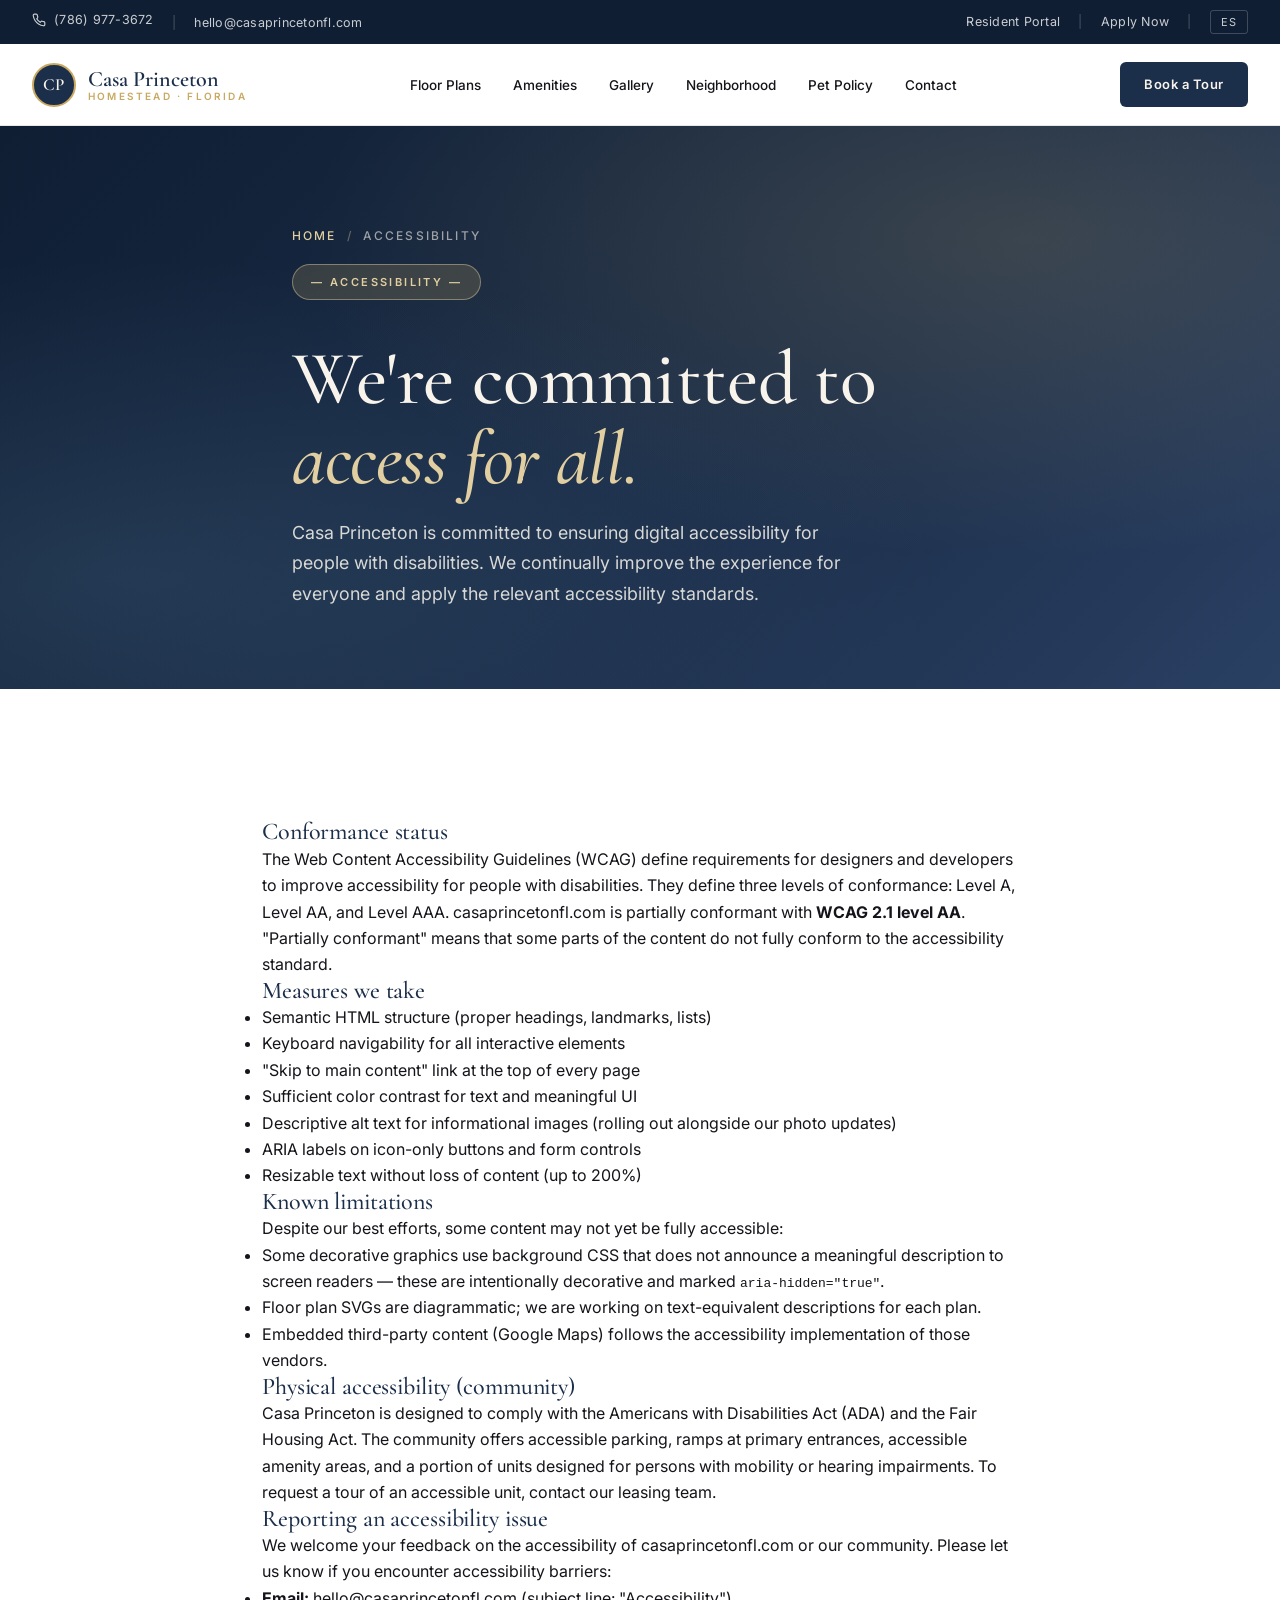
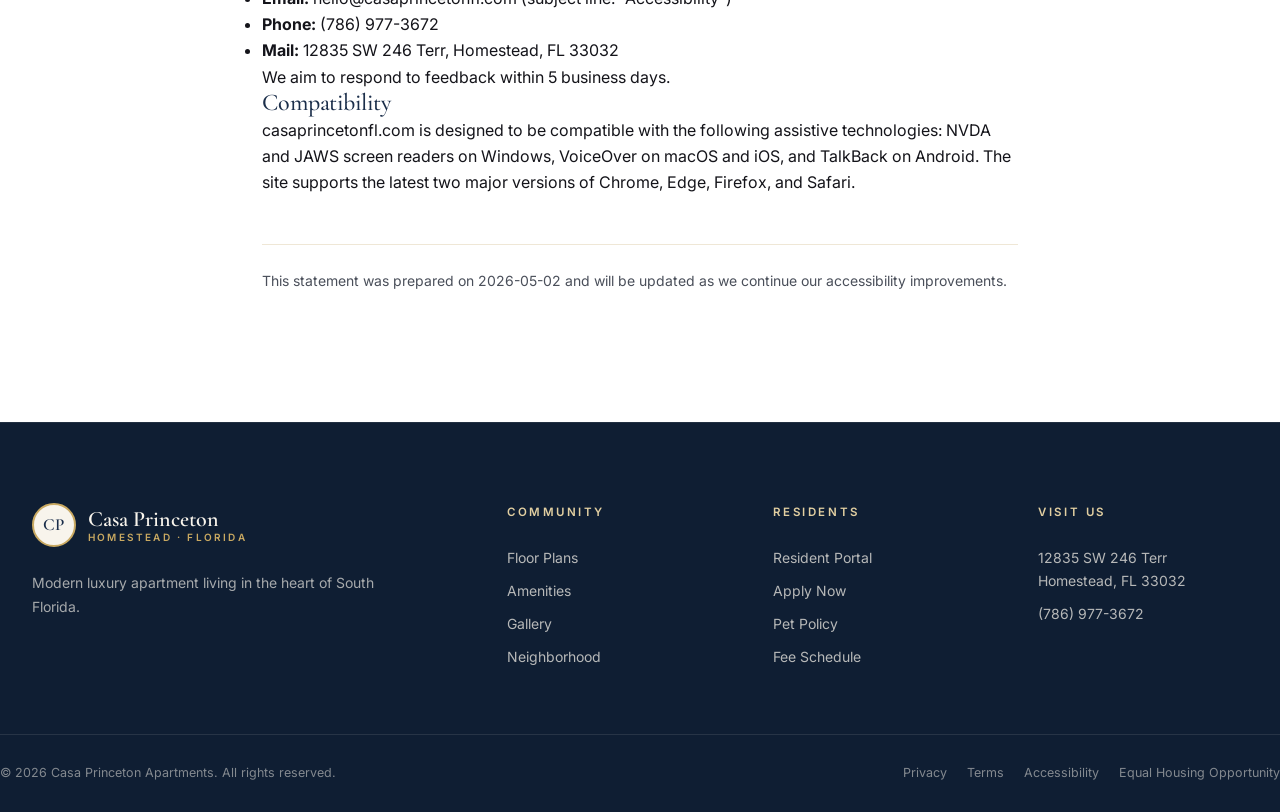
==== accessibility.html @ 65983c98 "Initial commit: Casa Princeton landing page - Single-page Google Ads landing - Sticky header + conce" ====
<!DOCTYPE html>
<html lang="en">
<head>
<meta charset="UTF-8" />
<meta name="viewport" content="width=device-width, initial-scale=1.0" />
<meta name="theme-color" content="#1B2E4A" />

<title>Accessibility Statement · Casa Princeton Apartments</title>
<meta name="description" content="Casa Princeton's commitment to digital accessibility under the ADA and WCAG 2.1 AA. How to report a barrier and request accommodations." />
<meta name="robots" content="index, follow" />
<link rel="canonical" href="https://www.casaprincetonfl.com/accessibility.html" />

<link rel="icon" type="image/svg+xml" href="favicon.svg" />
<link rel="icon" type="image/png" sizes="32x32" href="favicon-32.png" />
<link rel="apple-touch-icon" href="apple-touch-icon.png" />

<link rel="preconnect" href="https://fonts.googleapis.com" />
<link rel="preconnect" href="https://fonts.gstatic.com" crossorigin />
<link href="https://fonts.googleapis.com/css2?family=Cormorant+Garamond:wght@400;500;600;700&family=Inter:wght@300;400;500;600;700&display=swap" rel="stylesheet" />
<link rel="stylesheet" href="styles.css" />
<!-- TODO[CLIENT]: Replace G-XXXXXXXXXX with your Google Analytics 4 Measurement ID (https://analytics.google.com) -->
<script async src="https://www.googletagmanager.com/gtag/js?id=G-XXXXXXXXXX"></script>
<script>
  window.dataLayer = window.dataLayer || [];
  function gtag(){dataLayer.push(arguments);}
  gtag('js', new Date());
  gtag('config', 'G-XXXXXXXXXX', { anonymize_ip: true });
</script>

<!-- TODO[CLIENT]: Replace XXXXXXXXXXXXXXX with your Meta (Facebook) Pixel ID (https://business.facebook.com/events_manager) -->
<script>
  !function(f,b,e,v,n,t,s){if(f.fbq)return;n=f.fbq=function(){n.callMethod?n.callMethod.apply(n,arguments):n.queue.push(arguments)};if(!f._fbq)f._fbq=n;n.push=n;n.loaded=!0;n.version='2.0';n.queue=[];t=b.createElement(e);t.async=!0;t.src=v;s=b.getElementsByTagName(e)[0];s.parentNode.insertBefore(t,s)}(window,document,'script','https://connect.facebook.net/en_US/fbevents.js');
  fbq('init', 'XXXXXXXXXXXXXXX');
  fbq('track', 'PageView');
</script>
<noscript><img height="1" width="1" style="display:none" alt="" src="https://www.facebook.com/tr?id=XXXXXXXXXXXXXXX&ev=PageView&noscript=1"/></noscript>
</head>
<body>

<a href="#main" class="skip-link">Skip to main content</a>

<div class="topbar">
  <div class="container topbar__inner">
    <div class="topbar__left">
      <a href="tel:+17869773672"><svg viewBox="0 0 24 24" fill="none" stroke="currentColor" stroke-width="2"><path d="M22 16.92v3a2 2 0 0 1-2.18 2 19.86 19.86 0 0 1-8.63-3.07 19.5 19.5 0 0 1-6-6A19.86 19.86 0 0 1 2.12 4.18 2 2 0 0 1 4.11 2h3a2 2 0 0 1 2 1.72c.13.96.36 1.9.7 2.81a2 2 0 0 1-.45 2.11L8.09 9.91a16 16 0 0 0 6 6l1.27-1.27a2 2 0 0 1 2.11-.45c.91.34 1.85.57 2.81.7A2 2 0 0 1 22 16.92z"/></svg> (786) 977-3672</a>
      <span class="topbar__sep">|</span>
      <a href="mailto:hello@casaprincetonfl.com">hello@casaprincetonfl.com</a>
    </div>
    <div class="topbar__right">
      <a href="https://casaprinceton.activebuilding.com/portal/" target="_blank" rel="noopener">Resident Portal</a>
      <span class="topbar__sep">|</span>
      <a href="contact.html">Apply Now</a>
      <span class="topbar__sep">|</span>
      <button class="topbar__lang" id="langToggle" aria-label="Switch language">ES</button>
    </div>
  </div>
</div>

<header class="nav">
  <div class="container nav__inner">
    <a href="index.html" class="nav__logo"><span class="nav__logo-mark">CP</span><span class="nav__logo-text"><strong>Casa Princeton</strong><small>Homestead · Florida</small></span></a>
    <nav class="nav__links">
      <a href="floorplans.html">Floor Plans</a>
      <a href="amenities.html">Amenities</a>
      <a href="gallery.html">Gallery</a>
      <a href="neighborhood.html">Neighborhood</a>
      <a href="pet-policy.html">Pet Policy</a>
      <a href="contact.html">Contact</a>
    </nav>
    <a href="contact.html" class="nav__cta">Book a Tour</a>
    <button class="nav__toggle" id="navToggle" aria-label="Menu"><span></span><span></span><span></span></button>
  </div>
</header>

<main id="main">

<section class="page-hero">
  <div class="container page-hero__inner">
    <nav class="breadcrumb" aria-label="Breadcrumb">
      <a href="index.html">Home</a>
      <span class="breadcrumb__sep">/</span>
      <span class="breadcrumb__current">Accessibility</span>
    </nav>
    <span class="hero__eyebrow">— Accessibility —</span>
    <h1>We're committed to <em>access for all.</em></h1>
    <p>Casa Princeton is committed to ensuring digital accessibility for people with disabilities. We continually improve the experience for everyone and apply the relevant accessibility standards.</p>
  </div>
</section>

<section class="section">
  <div class="container" style="max-width: 820px;">

    <h2>Conformance status</h2>
    <p>The Web Content Accessibility Guidelines (WCAG) define requirements for designers and developers to improve accessibility for people with disabilities. They define three levels of conformance: Level A, Level AA, and Level AAA. casaprincetonfl.com is partially conformant with <strong>WCAG 2.1 level AA</strong>. "Partially conformant" means that some parts of the content do not fully conform to the accessibility standard.</p>

    <h2>Measures we take</h2>
    <ul>
      <li>Semantic HTML structure (proper headings, landmarks, lists)</li>
      <li>Keyboard navigability for all interactive elements</li>
      <li>"Skip to main content" link at the top of every page</li>
      <li>Sufficient color contrast for text and meaningful UI</li>
      <li>Descriptive alt text for informational images (rolling out alongside our photo updates)</li>
      <li>ARIA labels on icon-only buttons and form controls</li>
      <li>Resizable text without loss of content (up to 200%)</li>
    </ul>

    <h2>Known limitations</h2>
    <p>Despite our best efforts, some content may not yet be fully accessible:</p>
    <ul>
      <li>Some decorative graphics use background CSS that does not announce a meaningful description to screen readers — these are intentionally decorative and marked <code>aria-hidden="true"</code>.</li>
      <li>Floor plan SVGs are diagrammatic; we are working on text-equivalent descriptions for each plan.</li>
      <li>Embedded third-party content (Google Maps) follows the accessibility implementation of those vendors.</li>
    </ul>

    <h2>Physical accessibility (community)</h2>
    <p>Casa Princeton is designed to comply with the Americans with Disabilities Act (ADA) and the Fair Housing Act. The community offers accessible parking, ramps at primary entrances, accessible amenity areas, and a portion of units designed for persons with mobility or hearing impairments. To request a tour of an accessible unit, contact our leasing team.</p>

    <h2>Reporting an accessibility issue</h2>
    <p>We welcome your feedback on the accessibility of casaprincetonfl.com or our community. Please let us know if you encounter accessibility barriers:</p>
    <ul>
      <li><strong>Email:</strong> <a href="mailto:hello@casaprincetonfl.com">hello@casaprincetonfl.com</a> (subject line: "Accessibility")</li>
      <li><strong>Phone:</strong> <a href="tel:+17869773672">(786) 977-3672</a></li>
      <li><strong>Mail:</strong> 12835 SW 246 Terr, Homestead, FL 33032</li>
    </ul>
    <p>We aim to respond to feedback within 5 business days.</p>

    <h2>Compatibility</h2>
    <p>casaprincetonfl.com is designed to be compatible with the following assistive technologies: NVDA and JAWS screen readers on Windows, VoiceOver on macOS and iOS, and TalkBack on Android. The site supports the latest two major versions of Chrome, Edge, Firefox, and Safari.</p>

    <p style="margin-top: 48px; padding-top: 24px; border-top: 1px solid var(--cream-deep); font-size: 14px; color: var(--ink-soft);">This statement was prepared on 2026-05-02 and will be updated as we continue our accessibility improvements.</p>

  </div>
</section>

</main>

<footer class="footer">
  <div class="container footer__top">
    <div class="footer__brand">
      <div class="nav__logo nav__logo--light"><span class="nav__logo-mark">CP</span><span class="nav__logo-text"><strong>Casa Princeton</strong><small>Homestead · Florida</small></span></div>
      <p>Modern luxury apartment living in the heart of South Florida.</p>
    </div>
    <div class="footer__col"><h5>Community</h5><a href="floorplans.html">Floor Plans</a><a href="amenities.html">Amenities</a><a href="gallery.html">Gallery</a><a href="neighborhood.html">Neighborhood</a></div>
    <div class="footer__col"><h5>Residents</h5><a href="https://casaprinceton.activebuilding.com/portal/" target="_blank" rel="noopener">Resident Portal</a><a href="contact.html">Apply Now</a><a href="pet-policy.html">Pet Policy</a><a href="fees.html">Fee Schedule</a></div>
    <div class="footer__col"><h5>Visit Us</h5><p>12835 SW 246 Terr<br/>Homestead, FL 33032</p><p><a href="tel:+17869773672">(786) 977-3672</a></p></div>
  </div>
  <div class="container footer__bottom">
    <p>© <span id="year"></span> Casa Princeton Apartments. All rights reserved.</p>
    <div class="footer__legal"><a href="privacy.html">Privacy</a><a href="terms.html">Terms</a><a href="accessibility.html">Accessibility</a><a href="fair-housing.html">Equal Housing Opportunity</a></div>
  </div>
</footer>

<script src="script.js"></script>
</body>
</html>
---- styles.css ----
/* ─────────────────────────────────────────
   Casa Princeton — Luxury Apartments FL
   Palette: navy + sand + cream
   ───────────────────────────────────────── */

:root {
  --navy:       #1B2E4A;
  --navy-deep:  #0F1E33;
  --navy-soft:  #2A4063;
  --sand:       #C9A961;
  --sand-soft:  #E2CFA1;
  --cream:      #F8F4EC;
  --cream-deep: #EFE7D6;
  --paper:      #FFFFFF;
  --ink:        #14141A;
  --ink-soft:   #4A4F5A;
  --line:       rgba(20, 20, 26, 0.10);
  --shadow-sm:  0 2px 12px rgba(15, 30, 51, 0.06);
  --shadow-md:  0 16px 40px rgba(15, 30, 51, 0.10);
  --shadow-lg:  0 28px 70px rgba(15, 30, 51, 0.16);
  --serif:      'Cormorant Garamond', Georgia, serif;
  --sans:       'Inter', -apple-system, BlinkMacSystemFont, 'Segoe UI', sans-serif;
  --container:  1280px;
  --r:          6px;
}

* { box-sizing: border-box; margin: 0; padding: 0; }
html { scroll-behavior: smooth; }
body {
  font-family: var(--sans);
  color: var(--ink);
  background: var(--paper);
  line-height: 1.65;
  -webkit-font-smoothing: antialiased;
  font-weight: 400;
  overflow-x: hidden;
}
img { max-width: 100%; display: block; }
a { color: inherit; text-decoration: none; }

.container { max-width: var(--container); margin: 0 auto; padding: 0 32px; }

.eyebrow {
  display: inline-block;
  font-size: 12px;
  letter-spacing: 0.32em;
  text-transform: uppercase;
  color: var(--sand);
  font-weight: 600;
  margin-bottom: 18px;
}

h1, h2, h3, h4 { font-family: var(--serif); font-weight: 500; line-height: 1.1; letter-spacing: -0.005em; color: var(--navy); }
h1 em, h2 em, h3 em { font-style: italic; color: var(--sand); }

/* ───── Skip link (accessibility) ───── */
.skip-link {
  position: absolute;
  top: -100px;
  left: 0;
  background: var(--navy);
  color: var(--cream);
  padding: 12px 20px;
  z-index: 200;
  font-weight: 600;
  border-radius: 0 0 6px 0;
  transition: top 0.2s;
}
.skip-link:focus { top: 0; outline: 2px solid var(--sand); }

/* ───── CRO: Urgency bar ───── */
.urgency-bar {
  background: linear-gradient(90deg, #8B1A26 0%, #6B0F1A 50%, #8B1A26 100%);
  background-size: 200% 100%;
  animation: urgencyShine 6s linear infinite;
  color: #FCE5C9;
  font-size: 13px;
  font-weight: 500;
  position: relative;
  z-index: 60;
}
@keyframes urgencyShine {
  0% { background-position: 0% 50%; }
  100% { background-position: 200% 50%; }
}
.urgency-bar__inner {
  display: flex;
  align-items: center;
  justify-content: center;
  gap: 14px;
  padding: 11px 32px;
  flex-wrap: wrap;
  text-align: center;
}
.urgency-bar strong { color: #FFE9A8; font-weight: 700; letter-spacing: 0.02em; }
.urgency-bar em { color: #FFE9A8; font-style: normal; font-weight: 700; padding: 1px 6px; background: rgba(255,255,255,0.12); border-radius: 3px; }
.urgency-bar a {
  color: #FCE5C9;
  text-decoration: underline;
  text-underline-offset: 3px;
  font-weight: 600;
  transition: color 0.3s;
}
.urgency-bar a:hover { color: #FFFFFF; }
.urgency-bar__pulse {
  width: 9px;
  height: 9px;
  background: #FFE9A8;
  border-radius: 50%;
  animation: pulseDot 1.4s ease-in-out infinite;
  flex-shrink: 0;
}
@keyframes pulseDot {
  0%, 100% { transform: scale(1); box-shadow: 0 0 0 0 rgba(255,233,168,0.7); }
  50% { transform: scale(1.2); box-shadow: 0 0 0 8px rgba(255,233,168,0); }
}

/* ───── Top utility bar ───── */
.topbar {
  background: var(--navy-deep);
  color: rgba(255,255,255,0.78);
  font-size: 12.5px;
  letter-spacing: 0.02em;
}
.topbar__inner {
  display: flex;
  justify-content: space-between;
  align-items: center;
  padding: 10px 32px;
}
.topbar a {
  color: rgba(255,255,255,0.78);
  display: inline-flex;
  align-items: center;
  gap: 8px;
  transition: color 0.3s;
}
.topbar a:hover { color: var(--sand-soft); }
.topbar svg { width: 14px; height: 14px; }
.topbar__sep { margin: 0 14px; opacity: 0.3; }
.topbar__lang { background: none; border: 1px solid rgba(255,255,255,0.20); color: inherit; padding: 4px 10px; border-radius: 3px; font-size: 11px; cursor: pointer; letter-spacing: 0.1em; font-family: inherit; transition: background 0.2s; }
.topbar__lang:hover { background: rgba(255,255,255,0.10); }
.topbar__lang:focus-visible { outline: 1px solid var(--sand); outline-offset: 2px; }

/* ───── Navigation ───── */
.nav {
  position: sticky;
  top: 0;
  z-index: 50;
  background: rgba(255, 255, 255, 0.94);
  backdrop-filter: blur(14px);
  border-bottom: 1px solid var(--line);
}
.nav__inner {
  display: flex;
  align-items: center;
  justify-content: space-between;
  padding: 18px 32px;
  gap: 32px;
}
.nav__logo {
  display: flex;
  align-items: center;
  gap: 12px;
}
.nav__logo-mark {
  width: 44px;
  height: 44px;
  border-radius: 50%;
  background: var(--navy);
  color: var(--cream);
  display: flex;
  align-items: center;
  justify-content: center;
  font-family: var(--serif);
  font-size: 17px;
  font-weight: 600;
  letter-spacing: 0.04em;
  border: 2px solid var(--sand);
}
.nav__logo-text { display: flex; flex-direction: column; line-height: 1.1; }
.nav__logo-text strong {
  font-family: var(--serif);
  font-size: 22px;
  font-weight: 600;
  color: var(--navy);
}
.nav__logo-text small {
  font-size: 10px;
  letter-spacing: 0.22em;
  text-transform: uppercase;
  color: var(--sand);
  font-weight: 600;
}
.nav__logo--light .nav__logo-text strong { color: var(--cream); }
.nav__logo--light .nav__logo-mark { background: var(--cream); color: var(--navy); }

.nav__links {
  display: flex;
  gap: 32px;
  font-size: 13.5px;
  font-weight: 500;
}
.nav__links a {
  color: var(--ink);
  position: relative;
  padding: 6px 0;
  transition: color 0.3s;
}
.nav__links a::after {
  content: '';
  position: absolute;
  left: 0; bottom: 0;
  width: 0;
  height: 2px;
  background: var(--sand);
  transition: width 0.3s;
}
.nav__links a:hover { color: var(--navy); }
.nav__links a:hover::after { width: 100%; }
.nav__cta {
  background: var(--navy);
  color: var(--cream);
  padding: 12px 24px;
  border-radius: var(--r);
  font-size: 13px;
  font-weight: 600;
  letter-spacing: 0.04em;
  transition: all 0.3s;
}
.nav__cta:hover { background: var(--navy-deep); transform: translateY(-1px); box-shadow: var(--shadow-md); }
.nav__toggle { display: none; background: none; border: none; flex-direction: column; gap: 5px; cursor: pointer; padding: 8px; }
.nav__toggle span { width: 22px; height: 2px; background: var(--navy); border-radius: 2px; }

/* ───── Buttons ───── */
.btn {
  display: inline-flex;
  align-items: center;
  justify-content: center;
  gap: 10px;
  padding: 16px 30px;
  font-size: 13.5px;
  font-weight: 600;
  letter-spacing: 0.04em;
  border-radius: var(--r);
  cursor: pointer;
  border: 1.5px solid transparent;
  transition: all 0.3s ease;
  font-family: inherit;
}
.btn--primary { background: var(--navy); color: var(--cream); }
.btn--primary:hover { background: var(--navy-deep); transform: translateY(-2px); box-shadow: var(--shadow-md); }
.btn--ghost { background: transparent; color: var(--cream); border-color: rgba(255,255,255,0.5); }
.btn--ghost:hover { background: rgba(255,255,255,0.1); border-color: var(--cream); }
.btn--outline { background: transparent; color: var(--navy); border-color: var(--navy); }
.btn--outline:hover { background: var(--navy); color: var(--cream); }
.btn--sm { padding: 10px 20px; font-size: 12px; }
.btn--block { width: 100%; padding: 18px; }

.link-arrow {
  display: inline-flex;
  align-items: center;
  gap: 8px;
  color: var(--navy);
  font-weight: 600;
  font-size: 14px;
  border-bottom: 1px solid var(--sand);
  padding-bottom: 4px;
  transition: gap 0.3s;
}
.link-arrow:hover { gap: 14px; }
.link-arrow span { color: var(--sand); }

/* ───── Hero ───── */
.hero {
  position: relative;
  min-height: 92vh;
  display: flex;
  align-items: center;
  color: var(--cream);
  overflow: hidden;
  padding: 100px 0 80px;
}
.hero__media {
  position: absolute;
  inset: 0;
  background: linear-gradient(180deg, #4A6B8A 0%, #2A4063 60%, #1B2E4A 100%);
}
.hero__sky {
  position: absolute;
  inset: 0;
  background:
    radial-gradient(ellipse at 70% 0%, rgba(226, 207, 161, 0.35), transparent 50%),
    radial-gradient(ellipse at 20% 30%, rgba(120, 165, 200, 0.4), transparent 50%);
}
.hero__building {
  position: absolute;
  bottom: 0;
  right: 5%;
  width: 45%;
  height: 70%;
  background:
    linear-gradient(180deg, transparent 0%, rgba(15, 30, 51, 0.5) 100%),
    repeating-linear-gradient(90deg, var(--navy-deep) 0 60px, var(--navy-soft) 60px 62px),
    repeating-linear-gradient(0deg, var(--navy-deep) 0 50px, var(--navy-soft) 50px 52px);
  clip-path: polygon(0 30%, 30% 30%, 30% 0, 70% 0, 70% 15%, 100% 15%, 100% 100%, 0 100%);
  opacity: 0.55;
}
.hero__pool {
  position: absolute;
  bottom: 0;
  left: 0;
  width: 100%;
  height: 35%;
  background:
    linear-gradient(180deg, rgba(80, 130, 170, 0.6) 0%, rgba(40, 80, 120, 0.85) 100%);
}
.hero__pool::before {
  content: '';
  position: absolute;
  top: -2px;
  left: 0; right: 0;
  height: 4px;
  background: var(--sand-soft);
  opacity: 0.4;
}
.hero__palms {
  position: absolute;
  bottom: 25%;
  left: 5%;
  width: 240px;
  height: 280px;
  background:
    radial-gradient(ellipse at 50% 20%, var(--navy-deep) 0%, transparent 35%),
    radial-gradient(ellipse at 30% 30%, var(--navy-deep) 0%, transparent 25%),
    radial-gradient(ellipse at 70% 35%, var(--navy-deep) 0%, transparent 25%);
  opacity: 0.6;
}
.hero__overlay {
  position: absolute;
  inset: 0;
  background: linear-gradient(105deg, rgba(15, 30, 51, 0.75) 0%, rgba(15, 30, 51, 0.35) 60%, transparent 100%);
}
.hero__content {
  position: relative;
  z-index: 2;
  max-width: 760px;
}
.hero__eyebrow {
  display: inline-block;
  background: rgba(201, 169, 97, 0.20);
  border: 1px solid rgba(226, 207, 161, 0.45);
  color: var(--sand-soft);
  padding: 8px 18px;
  border-radius: 100px;
  font-size: 11px;
  letter-spacing: 0.22em;
  text-transform: uppercase;
  font-weight: 600;
  margin-bottom: 28px;
}
.hero h1 {
  font-size: clamp(48px, 7vw, 92px);
  line-height: 1.0;
  color: var(--cream);
  margin-bottom: 28px;
  letter-spacing: -0.015em;
}
.hero h1 em { color: var(--sand-soft); font-style: italic; }
.hero__sub {
  font-size: clamp(16px, 1.4vw, 19px);
  color: rgba(248, 244, 236, 0.85);
  max-width: 560px;
  margin-bottom: 40px;
  line-height: 1.65;
}
.hero__cta {
  display: flex;
  gap: 14px;
  flex-wrap: wrap;
  margin-bottom: 60px;
}
.hero__stats {
  display: grid;
  grid-template-columns: repeat(4, 1fr);
  gap: 24px;
  max-width: 700px;
  padding-top: 32px;
  border-top: 1px solid rgba(226, 207, 161, 0.30);
}
.hero__stats div { display: flex; flex-direction: column; }
.hero__stats strong {
  font-family: var(--serif);
  font-size: clamp(28px, 3vw, 38px);
  font-weight: 600;
  color: var(--sand-soft);
  line-height: 1;
  margin-bottom: 6px;
}
.hero__stats span {
  font-size: 11px;
  letter-spacing: 0.22em;
  text-transform: uppercase;
  color: rgba(248, 244, 236, 0.65);
  font-weight: 600;
}

/* ───── CRO: Social Proof bar ───── */
.social-proof {
  background: var(--cream);
  padding: 36px 0;
  border-bottom: 1px solid var(--line);
}
.social-proof__grid {
  display: grid;
  grid-template-columns: repeat(4, 1fr);
  gap: 24px;
  text-align: center;
}
.social-proof__item {
  display: flex;
  flex-direction: column;
  gap: 4px;
  position: relative;
}
.social-proof__item + .social-proof__item::before {
  content: '';
  position: absolute;
  left: 0; top: 20%;
  width: 1px; height: 60%;
  background: rgba(27, 46, 74, 0.18);
}
.social-proof__item strong {
  font-family: var(--serif);
  font-size: clamp(28px, 3vw, 34px);
  color: var(--navy);
  font-weight: 600;
  letter-spacing: -0.01em;
  line-height: 1;
}
.social-proof__item span {
  font-size: 12.5px;
  color: var(--ink-soft);
  font-weight: 500;
}

/* ───── CRO: Testimonials ───── */
.testimonials { background: var(--paper); }
.testimonials__grid {
  display: grid;
  grid-template-columns: repeat(3, 1fr);
  gap: 28px;
  margin-bottom: 48px;
}
.testimonial {
  background: var(--cream);
  padding: 36px 32px;
  border-radius: var(--r);
  border: 1px solid var(--line);
  display: flex;
  flex-direction: column;
  gap: 20px;
  transition: all 0.4s cubic-bezier(0.2, 0.8, 0.2, 1);
}
.testimonial:hover {
  transform: translateY(-6px);
  border-color: var(--sand);
  box-shadow: var(--shadow-md);
}
.testimonial__stars {
  color: var(--sand);
  font-size: 18px;
  letter-spacing: 0.08em;
}
.testimonial blockquote {
  font-family: var(--serif);
  font-size: 19px;
  line-height: 1.5;
  color: var(--navy);
  font-weight: 500;
  font-style: italic;
  flex: 1;
}
.testimonial footer {
  display: flex;
  align-items: center;
  gap: 14px;
  padding-top: 18px;
  border-top: 1px solid var(--line);
}
.testimonial__avatar {
  width: 44px;
  height: 44px;
  background: var(--navy);
  color: var(--cream);
  border-radius: 50%;
  display: flex;
  align-items: center;
  justify-content: center;
  font-family: var(--serif);
  font-weight: 600;
  font-size: 14px;
  border: 2px solid var(--sand);
}
.testimonial footer strong {
  display: block;
  font-family: var(--sans);
  font-size: 14px;
  color: var(--navy);
  font-weight: 600;
}
.testimonial footer span {
  font-size: 12px;
  color: var(--ink-soft);
  letter-spacing: 0.02em;
}
.testimonials__cta { text-align: center; }

/* ───── Sections ───── */
.section { padding: 130px 0; position: relative; }
.section--cream { background: var(--cream); }
.section__head {
  max-width: 760px;
  margin: 0 auto 72px;
  text-align: center;
}
.section__head h2 {
  font-size: clamp(38px, 5vw, 60px);
  margin-bottom: 18px;
}
.section__head p {
  font-size: 17px;
  color: var(--ink-soft);
  line-height: 1.7;
}

/* ───── Intro ───── */
.intro { padding: 130px 0; background: var(--paper); }
.intro__grid {
  display: grid;
  grid-template-columns: 1fr 1fr;
  gap: 80px;
  align-items: center;
}
.intro__copy h2 {
  font-size: clamp(36px, 4.5vw, 56px);
  margin: 18px 0 24px;
  line-height: 1.05;
}
.intro__copy p {
  font-size: 16.5px;
  color: var(--ink-soft);
  margin-bottom: 18px;
  line-height: 1.75;
  max-width: 480px;
}
.intro__visuals {
  display: grid;
  grid-template-columns: repeat(2, 1fr);
  gap: 20px;
}
.intro__card {
  padding: 32px 28px;
  border-radius: var(--r);
  background: var(--cream);
  border: 1px solid var(--line);
  transition: all 0.4s;
}
.intro__card:hover { transform: translateY(-4px); box-shadow: var(--shadow-md); border-color: var(--sand); }
.intro__card--a { grid-column: span 2; background: var(--navy); color: var(--cream); border-color: var(--navy); }
.intro__card--a h4 { color: var(--cream); }
.intro__card--a p { color: rgba(248,244,236,0.72); }
.intro__card--a .intro__num { color: var(--sand-soft); }
.intro__num {
  display: block;
  font-family: var(--serif);
  font-size: 28px;
  font-style: italic;
  color: var(--sand);
  margin-bottom: 12px;
}
.intro__card h4 {
  font-size: 21px;
  margin-bottom: 10px;
}
.intro__card p {
  font-size: 14px;
  color: var(--ink-soft);
  line-height: 1.6;
}

/* ───── Plan tabs ───── */
.plan-tabs {
  display: flex;
  justify-content: center;
  gap: 8px;
  margin-bottom: 56px;
  flex-wrap: wrap;
}
.plan-tab {
  background: var(--paper);
  border: 1px solid var(--line);
  color: var(--ink-soft);
  padding: 10px 22px;
  border-radius: 100px;
  font-size: 13px;
  font-weight: 500;
  letter-spacing: 0.02em;
  cursor: pointer;
  transition: all 0.3s;
  font-family: inherit;
}
.plan-tab:hover { color: var(--navy); border-color: var(--navy); }
.plan-tab.is-active { background: var(--navy); color: var(--cream); border-color: var(--navy); }

/* ───── Plans grid ───── */
.plans {
  display: grid;
  grid-template-columns: repeat(4, 1fr);
  gap: 24px;
}
.plan {
  background: var(--paper);
  border: 1px solid var(--line);
  border-radius: var(--r);
  overflow: hidden;
  transition: all 0.5s cubic-bezier(0.2, 0.8, 0.2, 1);
  display: flex;
  flex-direction: column;
}
.plan:hover { transform: translateY(-6px); box-shadow: var(--shadow-lg); border-color: var(--sand); }
.plan.is-hidden { display: none; }
.plan__visual {
  background: linear-gradient(135deg, var(--cream-deep) 0%, var(--cream) 100%);
  aspect-ratio: 4/3;
  display: flex;
  align-items: center;
  justify-content: center;
  position: relative;
  color: var(--navy);
  padding: 24px;
}
.plan__svg { width: 80%; height: 80%; }
.plan__badge {
  position: absolute;
  top: 16px;
  left: 16px;
  background: var(--navy);
  color: var(--cream);
  font-size: 10px;
  letter-spacing: 0.16em;
  text-transform: uppercase;
  font-weight: 600;
  padding: 6px 12px;
  border-radius: 3px;
}
.plan__badge--gold { background: var(--sand); color: var(--navy-deep); }
.plan__body { padding: 24px 24px 28px; flex: 1; display: flex; flex-direction: column; }
.plan__body h3 {
  font-size: 26px;
  margin-bottom: 14px;
}
.plan__specs {
  list-style: none;
  display: flex;
  gap: 18px;
  margin-bottom: 20px;
  padding-bottom: 18px;
  border-bottom: 1px solid var(--line);
}
.plan__specs li {
  font-size: 12px;
  color: var(--ink-soft);
  text-transform: uppercase;
  letter-spacing: 0.06em;
  font-weight: 500;
}
.plan__specs strong {
  display: block;
  font-family: var(--serif);
  font-size: 22px;
  color: var(--navy);
  font-weight: 600;
  margin-bottom: 2px;
  letter-spacing: 0;
  text-transform: none;
}
.plan__price {
  font-family: var(--serif);
  font-size: 30px;
  color: var(--navy);
  font-weight: 600;
  margin-bottom: 20px;
}
.plan__price span {
  font-family: var(--sans);
  font-size: 12px;
  color: var(--ink-soft);
  letter-spacing: 0.16em;
  text-transform: uppercase;
  font-weight: 500;
  margin-right: 8px;
}
.plan__price small {
  font-family: var(--sans);
  font-size: 13px;
  color: var(--ink-soft);
  font-weight: 400;
}
.plan--feature .plan__visual { background: linear-gradient(135deg, var(--navy) 0%, var(--navy-soft) 100%); color: var(--sand-soft); }

/* ───── Amenities ───── */
.amenities__grid {
  display: grid;
  grid-template-columns: 1fr 1fr;
  gap: 32px;
  margin-bottom: 60px;
}
.amenities__col {
  background: var(--paper);
  padding: 56px 48px;
  border-radius: var(--r);
  border: 1px solid var(--line);
}
.amenities__col--accent { background: var(--navy); color: var(--cream); border-color: var(--navy); }
.amenities__col--accent h3 { color: var(--cream); }
.amenities__col--accent .amenities__list li { border-color: rgba(248,244,236,0.12); color: rgba(248,244,236,0.85); }
.amenities__col--accent .amenities__list span { color: var(--sand-soft); }
.amenities__col h3 {
  font-size: 30px;
  margin-bottom: 32px;
  padding-bottom: 18px;
  border-bottom: 2px solid var(--sand);
  display: inline-block;
}
.amenities__list { list-style: none; }
.amenities__list li {
  display: flex;
  gap: 16px;
  padding: 16px 0;
  font-size: 15px;
  color: var(--ink);
  border-bottom: 1px solid var(--line);
}
.amenities__list li:last-child { border-bottom: none; }
.amenities__list span {
  font-family: var(--serif);
  font-size: 14px;
  color: var(--sand);
  font-weight: 600;
  font-style: italic;
  min-width: 24px;
}
.amenities__cta {
  text-align: center;
  padding: 40px;
  background: var(--cream);
  border-radius: var(--r);
}
.amenities__cta p {
  font-family: var(--serif);
  font-size: 22px;
  font-style: italic;
  color: var(--navy);
  margin-bottom: 20px;
}

/* ───── Gallery ───── */
.gallery {
  display: grid;
  grid-template-columns: repeat(3, 1fr);
  grid-auto-rows: 240px;
  gap: 16px;
}
.gallery__item {
  position: relative;
  border-radius: var(--r);
  overflow: hidden;
  cursor: pointer;
}
.gallery__item--a { grid-row: span 2; }
.gallery__item--c { grid-column: span 2; }
.gallery__placeholder {
  width: 100%;
  height: 100%;
  background: var(--navy);
  position: relative;
  transition: transform 0.6s;
}
.gallery__item:hover .gallery__placeholder { transform: scale(1.05); }
.gallery__placeholder[data-art="kitchen"] { background: linear-gradient(135deg, #B5A88E 0%, #8B7B5E 100%); }
.gallery__placeholder[data-art="kitchen"]::after { content: ''; position: absolute; inset: 20% 30%; background: linear-gradient(180deg, rgba(255,255,255,0.4) 0%, transparent 60%); border-radius: 4px; }
.gallery__placeholder[data-art="pool"] { background: linear-gradient(180deg, #6FA0C8 0%, #2D5980 100%); }
.gallery__placeholder[data-art="pool"]::after { content: ''; position: absolute; inset: 60% 0 0 0; background: repeating-linear-gradient(45deg, rgba(255,255,255,0.1) 0 10px, transparent 10px 20px); }
.gallery__placeholder[data-art="bedroom"] { background: linear-gradient(135deg, #D8C9AC 0%, #A38B68 100%); }
.gallery__placeholder[data-art="bedroom"]::after { content: ''; position: absolute; inset: 40% 25% 10% 25%; background: rgba(255,255,255,0.3); border-radius: 4px; }
.gallery__placeholder[data-art="lounge"] { background: linear-gradient(135deg, #2A4063 0%, #1B2E4A 100%); }
.gallery__placeholder[data-art="lounge"]::after { content: ''; position: absolute; inset: 30% 20%; border: 1px solid rgba(226,207,161,0.4); border-radius: 4px; }
.gallery__placeholder[data-art="exterior"] { background: linear-gradient(180deg, #8AABC8 0%, #2A4063 100%); }
.gallery__placeholder[data-art="exterior"]::after { content: ''; position: absolute; inset: 30% 0 0 0; background: linear-gradient(90deg, rgba(15,30,51,0.6) 0%, rgba(15,30,51,0.4) 100%); }
.gallery__placeholder[data-art="gym"] { background: linear-gradient(135deg, #3A3A42 0%, #1A1A20 100%); }
.gallery__item figcaption {
  position: absolute;
  bottom: 0;
  left: 0;
  right: 0;
  padding: 24px;
  background: linear-gradient(180deg, transparent 0%, rgba(15, 30, 51, 0.85) 100%);
  color: var(--cream);
  font-family: var(--serif);
  font-size: 22px;
  font-weight: 500;
  font-style: italic;
}

/* ───── Neighborhood ───── */
.neighborhood__grid {
  display: grid;
  grid-template-columns: 1fr 1fr;
  gap: 80px;
  align-items: center;
}
.neighborhood__copy h2 {
  font-size: clamp(36px, 4.5vw, 56px);
  margin: 18px 0 24px;
}
.neighborhood__copy > p {
  font-size: 16.5px;
  color: var(--ink-soft);
  margin-bottom: 36px;
  max-width: 500px;
  line-height: 1.75;
}
.neighborhood__perks {
  list-style: none;
  display: grid;
  grid-template-columns: 1fr 1fr;
  gap: 28px 24px;
}
.neighborhood__perks li {
  border-left: 2px solid var(--sand);
  padding-left: 18px;
}
.neighborhood__perks h4 {
  font-size: 19px;
  margin-bottom: 6px;
}
.neighborhood__perks p {
  font-size: 14px;
  color: var(--ink-soft);
  line-height: 1.6;
}
.neighborhood__map { position: relative; }
.map {
  position: relative;
  aspect-ratio: 1;
  background: linear-gradient(135deg, var(--cream) 0%, var(--cream-deep) 100%);
  border-radius: 50%;
  overflow: hidden;
  border: 1px solid var(--line);
  box-shadow: var(--shadow-lg);
}
.map__roads { position: absolute; inset: 0; width: 100%; height: 100%; }
.map__pin--home {
  position: absolute;
  top: 50%; left: 50%;
  transform: translate(-50%, -50%);
  display: flex;
  flex-direction: column;
  align-items: center;
  z-index: 3;
}
.map__pin--home span {
  width: 60px; height: 60px;
  background: var(--navy);
  color: var(--cream);
  border-radius: 50%;
  display: flex;
  align-items: center;
  justify-content: center;
  font-family: var(--serif);
  font-weight: 600;
  font-size: 18px;
  border: 3px solid var(--sand);
  box-shadow: 0 8px 20px rgba(15, 30, 51, 0.30);
}
.map__pin--home small {
  margin-top: 8px;
  font-size: 11px;
  letter-spacing: 0.18em;
  text-transform: uppercase;
  color: var(--navy);
  font-weight: 600;
  background: var(--cream);
  padding: 4px 10px;
  border-radius: 3px;
  white-space: nowrap;
}
.map__poi {
  position: absolute;
  display: flex;
  flex-direction: column;
  align-items: center;
  gap: 4px;
}
.map__poi i {
  width: 14px; height: 14px;
  background: var(--sand);
  border-radius: 50%;
  border: 2px solid var(--paper);
  box-shadow: var(--shadow-sm);
  animation: ping 3s ease-out infinite;
}
.map__poi span {
  font-size: 10px;
  letter-spacing: 0.14em;
  text-transform: uppercase;
  color: var(--ink-soft);
  font-weight: 600;
}
@keyframes ping {
  0%, 100% { transform: scale(1); box-shadow: 0 0 0 0 rgba(201, 169, 97, 0.5); }
  50% { transform: scale(1.15); box-shadow: 0 0 0 8px rgba(201, 169, 97, 0); }
}

/* ───── Pet ───── */
.pet { padding: 100px 0; background: var(--navy); color: var(--cream); }
.pet__grid {
  display: grid;
  grid-template-columns: auto 1fr auto;
  gap: 56px;
  align-items: center;
}
.pet__icon { color: var(--sand); width: 100px; height: 100px; }
.pet__icon svg { width: 100%; height: 100%; }
.pet__copy h3 { color: var(--cream); font-size: 32px; margin: 12px 0 14px; }
.pet__copy p { color: rgba(248,244,236,0.78); font-size: 15px; max-width: 540px; margin-bottom: 16px; }
.pet__copy .link-arrow { color: var(--sand-soft); border-color: var(--sand); }
.pet__copy .eyebrow { color: var(--sand-soft); }

/* ───── FAQ ───── */
.faq__layout {
  display: grid;
  grid-template-columns: 1fr 1.4fr;
  gap: 80px;
  align-items: start;
}
.faq__head { position: sticky; top: 100px; }
.faq__head h2 {
  font-size: clamp(36px, 4.5vw, 52px);
  margin: 18px 0 16px;
}
.faq__head p { color: var(--ink-soft); }
.faq__head a { color: var(--navy); border-bottom: 1px solid var(--sand); }
.faq__list details {
  border-bottom: 1px solid var(--line);
  padding: 24px 0;
}
.faq__list summary {
  cursor: pointer;
  font-family: var(--serif);
  font-size: 22px;
  color: var(--navy);
  font-weight: 500;
  list-style: none;
  display: flex;
  justify-content: space-between;
  align-items: center;
  gap: 16px;
}
.faq__list summary::-webkit-details-marker { display: none; }
.faq__list summary::after {
  content: '+';
  font-family: var(--sans);
  font-size: 24px;
  color: var(--sand);
  font-weight: 300;
  transition: transform 0.3s;
}
.faq__list details[open] summary::after { content: '–'; transform: rotate(180deg); }
.faq__list details p {
  margin-top: 14px;
  font-size: 15px;
  color: var(--ink-soft);
  line-height: 1.7;
  max-width: 580px;
}

/* ───── Contact ───── */
.contact { background: var(--navy-deep); color: var(--cream); }
.contact__grid {
  display: grid;
  grid-template-columns: 1fr 1fr;
  gap: 80px;
  align-items: start;
}
.contact__copy h2 { color: var(--cream); font-size: clamp(36px, 4.5vw, 52px); margin: 18px 0 18px; }
.contact__copy > p { color: rgba(248,244,236,0.78); font-size: 16px; margin-bottom: 36px; max-width: 480px; }
.contact__copy .eyebrow { color: var(--sand-soft); }
.contact__info { list-style: none; display: grid; gap: 24px; }
.contact__info li {
  display: flex;
  flex-direction: column;
  gap: 4px;
  padding-left: 20px;
  border-left: 2px solid var(--sand);
  font-size: 14.5px;
  color: rgba(248,244,236,0.88);
  line-height: 1.6;
}
.contact__info strong {
  font-family: var(--serif);
  font-size: 13px;
  letter-spacing: 0.18em;
  text-transform: uppercase;
  color: var(--sand-soft);
  font-weight: 600;
  margin-bottom: 4px;
}
.contact__info a { color: var(--cream); transition: color 0.3s; }
.contact__info a:hover { color: var(--sand-soft); }

.contact__form {
  background: var(--cream);
  color: var(--ink);
  padding: 48px 44px;
  border-radius: var(--r);
  display: grid;
  grid-template-columns: 1fr 1fr;
  gap: 18px;
  box-shadow: var(--shadow-lg);
}
.contact__form h3 {
  grid-column: span 2;
  font-size: 28px;
  color: var(--navy);
  margin-bottom: 8px;
}
.field { display: flex; flex-direction: column; gap: 6px; }
.field--full { grid-column: span 2; }
.field label {
  font-size: 11.5px;
  letter-spacing: 0.16em;
  text-transform: uppercase;
  color: var(--ink-soft);
  font-weight: 600;
}
.field input, .field select, .field textarea {
  background: var(--paper);
  border: 1px solid var(--line);
  border-radius: var(--r);
  padding: 12px 14px;
  font-size: 14px;
  color: var(--ink);
  font-family: inherit;
  transition: border-color 0.3s, box-shadow 0.3s;
}
.field input:focus, .field select:focus, .field textarea:focus {
  outline: none;
  border-color: var(--navy);
  box-shadow: 0 0 0 3px rgba(27, 46, 74, 0.10);
}
.field textarea { resize: vertical; min-height: 80px; }
.contact__form .btn { grid-column: span 2; }
.contact__small {
  grid-column: span 2;
  font-size: 11.5px;
  color: var(--ink-soft);
  text-align: center;
  line-height: 1.5;
}

/* ───── Footer ───── */
.footer {
  background: var(--navy-deep);
  color: rgba(248,244,236,0.7);
  padding: 80px 0 0;
  border-top: 1px solid rgba(248,244,236,0.08);
}
.footer__top {
  display: grid;
  grid-template-columns: 2fr 1fr 1fr 1fr;
  gap: 56px;
  padding-bottom: 56px;
  border-bottom: 1px solid rgba(248,244,236,0.10);
}
.footer__brand p {
  margin-top: 24px;
  font-size: 14px;
  max-width: 360px;
  line-height: 1.7;
  color: rgba(248,244,236,0.65);
}
.footer__col h5 {
  color: var(--sand-soft);
  font-family: var(--sans);
  font-size: 11.5px;
  letter-spacing: 0.22em;
  text-transform: uppercase;
  font-weight: 600;
  margin-bottom: 24px;
}
.footer__col a, .footer__col p {
  display: block;
  font-size: 14px;
  color: rgba(248,244,236,0.72);
  margin-bottom: 10px;
  transition: color 0.3s;
}
.footer__col a:hover { color: var(--sand-soft); }
.footer__bottom {
  display: flex;
  justify-content: space-between;
  align-items: center;
  padding: 28px 0;
  font-size: 12.5px;
  color: rgba(248,244,236,0.50);
}
.footer__legal { display: flex; gap: 20px; }
.footer__legal a { color: rgba(248,244,236,0.50); transition: color 0.3s; }
.footer__legal a:hover { color: var(--sand-soft); }

/* ───── Floating CTA ───── */
.float-cta {
  position: fixed;
  bottom: 28px;
  right: 28px;
  background: var(--navy);
  color: var(--cream);
  padding: 14px 22px;
  border-radius: 100px;
  display: inline-flex;
  align-items: center;
  gap: 10px;
  font-size: 13.5px;
  font-weight: 600;
  box-shadow: 0 12px 30px rgba(15, 30, 51, 0.30);
  z-index: 100;
  transition: all 0.3s;
  border: 2px solid var(--sand);
}
.float-cta:hover { transform: translateY(-3px); box-shadow: 0 16px 40px rgba(15, 30, 51, 0.40); background: var(--navy-deep); }
.float-cta svg { width: 18px; height: 18px; color: var(--sand-soft); }

/* ───── CRO: Mobile sticky CTA bar ───── */
.mobile-cta {
  display: none;
  position: fixed;
  bottom: 0; left: 0; right: 0;
  background: var(--paper);
  border-top: 1px solid var(--line);
  padding: 10px 14px;
  gap: 10px;
  z-index: 90;
  box-shadow: 0 -8px 24px rgba(15,30,51,0.10);
}
.mobile-cta__btn {
  flex: 1;
  display: inline-flex;
  align-items: center;
  justify-content: center;
  gap: 8px;
  padding: 14px 16px;
  border-radius: var(--r);
  font-size: 14px;
  font-weight: 600;
  letter-spacing: 0.02em;
  transition: all 0.3s;
}
.mobile-cta__btn svg { width: 16px; height: 16px; }
.mobile-cta__btn--primary { background: var(--navy); color: var(--cream); flex: 1.5; border: 2px solid var(--sand); }
.mobile-cta__btn--primary:hover { background: var(--navy-deep); }
.mobile-cta__btn--alt { background: var(--cream); color: var(--navy); border: 1px solid var(--line); }
.mobile-cta__btn--alt:hover { background: var(--cream-deep); }

/* ───── CRO: Exit-intent modal ───── */
.exit-modal {
  position: fixed;
  inset: 0;
  z-index: 200;
  display: flex;
  align-items: center;
  justify-content: center;
  padding: 24px;
  animation: fadeIn 0.3s ease;
}
@keyframes fadeIn { from { opacity: 0; } to { opacity: 1; } }
.exit-modal[hidden] { display: none; }
.exit-modal__backdrop {
  position: absolute;
  inset: 0;
  background: rgba(15, 30, 51, 0.78);
  backdrop-filter: blur(6px);
}
.exit-modal__panel {
  position: relative;
  background: var(--paper);
  max-width: 460px;
  width: 100%;
  padding: 48px 40px 36px;
  border-radius: 8px;
  border: 1px solid var(--sand);
  box-shadow: var(--shadow-lg);
  text-align: center;
  animation: modalIn 0.4s cubic-bezier(0.2, 0.8, 0.2, 1);
}
@keyframes modalIn {
  from { transform: translateY(20px) scale(0.96); opacity: 0; }
  to { transform: translateY(0) scale(1); opacity: 1; }
}
.exit-modal__close {
  position: absolute;
  top: 12px; right: 16px;
  width: 36px; height: 36px;
  border-radius: 50%;
  background: var(--cream);
  border: none;
  font-size: 22px;
  color: var(--navy);
  cursor: pointer;
  display: flex;
  align-items: center;
  justify-content: center;
  transition: all 0.3s;
}
.exit-modal__close:hover { background: var(--cream-deep); transform: rotate(90deg); }
.exit-modal__eyebrow {
  display: inline-block;
  font-size: 11px;
  letter-spacing: 0.32em;
  text-transform: uppercase;
  color: var(--sand);
  font-weight: 600;
  margin-bottom: 14px;
}
.exit-modal__panel h3 {
  font-family: var(--serif);
  font-size: 32px;
  color: var(--navy);
  margin-bottom: 14px;
}
.exit-modal__panel p {
  font-size: 15px;
  color: var(--ink-soft);
  line-height: 1.6;
  margin-bottom: 24px;
}
.exit-modal__panel strong { color: var(--navy); }
.exit-modal__form {
  display: flex;
  flex-direction: column;
  gap: 10px;
  margin-bottom: 14px;
}
.exit-modal__form input {
  padding: 14px 16px;
  border: 1px solid var(--line);
  border-radius: var(--r);
  font-size: 14px;
  font-family: inherit;
  transition: border-color 0.3s;
}
.exit-modal__form input:focus {
  outline: none;
  border-color: var(--navy);
  box-shadow: 0 0 0 3px rgba(27, 46, 74, 0.1);
}
.exit-modal__panel small {
  font-size: 11.5px;
  color: var(--ink-soft);
}

/* ───── Reveal ───── */
.reveal { opacity: 0; transform: translateY(28px); transition: opacity 0.9s ease, transform 0.9s cubic-bezier(0.2,0.8,0.2,1); }
.reveal.is-visible { opacity: 1; transform: translateY(0); }

/* ───── Responsive ───── */
@media (max-width: 1100px) {
  .plans { grid-template-columns: repeat(2, 1fr); }
  .footer__top { grid-template-columns: 1fr 1fr; gap: 40px; }
}
@media (max-width: 900px) {
  .urgency-bar__inner { font-size: 12px; padding: 9px 20px; gap: 8px; }
  .urgency-bar a { display: block; width: 100%; }
  .social-proof__grid { grid-template-columns: repeat(2, 1fr); gap: 24px; }
  .social-proof__item:nth-child(3)::before, .social-proof__item:nth-child(2)::before { display: none; }
  .testimonials__grid { grid-template-columns: 1fr; gap: 20px; }
  .float-cta { display: none; }
  .mobile-cta { display: flex; }
  body { padding-bottom: 80px; }
  .topbar__inner { flex-direction: column; gap: 6px; padding: 8px 20px; font-size: 11.5px; }
  .nav__links, .nav__cta { display: none; }
  .nav__toggle { display: flex; }
  .nav__links.is-open {
    display: flex;
    position: absolute;
    top: 100%;
    left: 0; right: 0;
    flex-direction: column;
    background: var(--paper);
    padding: 24px;
    gap: 18px;
    border-bottom: 1px solid var(--line);
    box-shadow: var(--shadow-md);
  }
  .intro__grid, .neighborhood__grid, .faq__layout, .contact__grid, .amenities__grid {
    grid-template-columns: 1fr;
    gap: 40px;
  }
  .neighborhood__perks { grid-template-columns: 1fr; }
  .gallery { grid-template-columns: repeat(2, 1fr); grid-auto-rows: 200px; }
  .gallery__item--c { grid-column: span 2; }
  .pet__grid { grid-template-columns: 1fr; gap: 24px; text-align: center; }
  .pet__icon { margin: 0 auto; }
  .container { padding: 0 20px; }
}
@media (max-width: 640px) {
  .exit-modal__panel { padding: 36px 24px 28px; }
  .exit-modal__panel h3 { font-size: 26px; }
  .nav__links a { font-size: 16px; }
  .section { padding: 80px 0; }
  .intro { padding: 80px 0; }
  .hero { padding: 80px 0 60px; min-height: auto; }
  .hero__cta { flex-direction: column; align-items: stretch; }
  .hero__stats { grid-template-columns: repeat(2, 1fr); gap: 20px; }
  .plans { grid-template-columns: 1fr; }
  .footer__top { grid-template-columns: 1fr; gap: 36px; }
  .footer__bottom { flex-direction: column; gap: 14px; text-align: center; }
  .gallery { grid-template-columns: 1fr; }
  .gallery__item--c, .gallery__item--a { grid-column: auto; grid-row: auto; }
  .contact__form { padding: 32px 24px; grid-template-columns: 1fr; }
  .contact__form h3, .field--full, .contact__form .btn, .contact__small { grid-column: auto; }
  .field { grid-column: auto !important; }
  .amenities__col { padding: 36px 28px; }
  .float-cta span { display: none; }
  .float-cta { padding: 14px; }
}

/* ═══════════════════════════════════════════════════════════════
   MULTI-PAGE COMPONENTS — added in v2 redesign
   ═══════════════════════════════════════════════════════════════ */

/* ───── Page hero (sub-pages) ───── */
.page-hero {
  background: linear-gradient(135deg, var(--navy-deep) 0%, var(--navy) 60%, var(--navy-soft) 100%);
  color: var(--cream);
  padding: 100px 0 80px;
  position: relative;
  overflow: hidden;
}
.page-hero::before {
  content: '';
  position: absolute;
  inset: 0;
  background:
    radial-gradient(ellipse at 80% 20%, rgba(201, 169, 97, 0.18), transparent 50%),
    radial-gradient(ellipse at 10% 80%, rgba(120, 165, 200, 0.15), transparent 50%);
  pointer-events: none;
}
.page-hero__inner {
  position: relative;
  z-index: 2;
  max-width: 760px;
}
.page-hero h1 {
  font-size: clamp(40px, 6vw, 76px);
  color: var(--cream);
  margin: 12px 0 18px;
  line-height: 1.05;
}
.page-hero h1 em { color: var(--sand-soft); font-style: italic; }
.page-hero p {
  font-size: clamp(15px, 1.4vw, 18px);
  color: rgba(248, 244, 236, 0.85);
  max-width: 560px;
  line-height: 1.7;
}

/* ───── Breadcrumbs ───── */
.breadcrumb {
  display: flex;
  align-items: center;
  gap: 10px;
  font-size: 12px;
  letter-spacing: 0.18em;
  text-transform: uppercase;
  font-weight: 500;
  margin-bottom: 18px;
  color: var(--sand-soft);
}
.breadcrumb a { color: var(--sand-soft); transition: color 0.3s; }
.breadcrumb a:hover { color: var(--cream); }
.breadcrumb__sep { color: rgba(226, 207, 161, 0.4); }
.breadcrumb__current { color: rgba(248, 244, 236, 0.6); }

/* ───── Plan card (improved for floorplans page) ───── */
.plan-grid {
  display: grid;
  grid-template-columns: repeat(2, 1fr);
  gap: 32px;
}
.plan-card {
  background: var(--paper);
  border: 1px solid var(--line);
  border-radius: var(--r);
  overflow: hidden;
  transition: all 0.5s cubic-bezier(0.2, 0.8, 0.2, 1);
  display: flex;
  flex-direction: column;
}
.plan-card:hover {
  transform: translateY(-6px);
  box-shadow: var(--shadow-lg);
  border-color: var(--sand);
}
.plan-card__visual {
  background: linear-gradient(135deg, var(--cream-deep) 0%, var(--cream) 100%);
  aspect-ratio: 16/10;
  display: flex;
  align-items: center;
  justify-content: center;
  position: relative;
  color: var(--navy);
  padding: 24px;
}
.plan-card__visual svg { width: 80%; height: 80%; max-height: 220px; }
.plan-card__chips {
  position: absolute;
  top: 16px;
  left: 16px;
  right: 16px;
  display: flex;
  justify-content: space-between;
  gap: 8px;
}
.plan-card__chip {
  background: var(--navy);
  color: var(--cream);
  font-size: 10px;
  letter-spacing: 0.16em;
  text-transform: uppercase;
  font-weight: 600;
  padding: 6px 12px;
  border-radius: 3px;
}
.plan-card__chip--gold { background: var(--sand); color: var(--navy-deep); }
.plan-card__chip--alert { background: #8B1A26; color: var(--cream-light, #FAF5ED); animation: pulseChip 2s ease-in-out infinite; }
@keyframes pulseChip { 0%, 100% { opacity: 1; } 50% { opacity: 0.7; } }
.plan-card__body { padding: 28px 28px 32px; flex: 1; display: flex; flex-direction: column; }
.plan-card__title-row {
  display: flex;
  justify-content: space-between;
  align-items: baseline;
  gap: 16px;
  margin-bottom: 16px;
}
.plan-card__title-row h3 {
  font-size: 28px;
  margin: 0;
}
.plan-card__id {
  font-family: var(--sans);
  font-size: 11px;
  letter-spacing: 0.22em;
  color: var(--sand);
  font-weight: 600;
  text-transform: uppercase;
}
.plan-card__specs {
  list-style: none;
  display: flex;
  gap: 24px;
  padding: 16px 0;
  margin: 0 0 18px;
  border-top: 1px solid var(--line);
  border-bottom: 1px solid var(--line);
}
.plan-card__specs li {
  font-size: 11px;
  letter-spacing: 0.14em;
  text-transform: uppercase;
  color: var(--ink-soft);
  font-weight: 500;
}
.plan-card__specs strong {
  display: block;
  font-family: var(--serif);
  font-size: 22px;
  color: var(--navy);
  font-weight: 600;
  margin-bottom: 2px;
  letter-spacing: 0;
  text-transform: none;
}
.plan-card__price-row {
  display: flex;
  justify-content: space-between;
  align-items: baseline;
  margin-bottom: 22px;
}
.plan-card__price {
  font-family: var(--serif);
  font-size: 30px;
  color: var(--navy);
  font-weight: 600;
}
.plan-card__price small { font-family: var(--sans); font-size: 13px; color: var(--ink-soft); font-weight: 400; }
.plan-card__included {
  font-size: 11.5px;
  color: var(--ink-soft);
  letter-spacing: 0.04em;
}
.plan-card__included svg { width: 12px; height: 12px; vertical-align: -1px; color: var(--sand); margin-right: 2px; }
.plan-card__actions {
  display: flex;
  gap: 10px;
  margin-top: auto;
  flex-wrap: wrap;
}
.plan-card__actions .btn { flex: 1; min-width: 130px; }
.plan-card__compare {
  display: flex;
  align-items: center;
  gap: 8px;
  font-size: 12px;
  color: var(--ink-soft);
  cursor: pointer;
  margin-top: 12px;
  letter-spacing: 0.04em;
}
.plan-card__compare input { accent-color: var(--navy); }

/* ───── Cost calculator widget ───── */
.calculator {
  background: var(--cream);
  border: 1px solid var(--line);
  border-radius: var(--r);
  padding: 36px;
  display: grid;
  grid-template-columns: 1.4fr 1fr;
  gap: 40px;
  align-items: start;
}
.calculator__inputs { display: flex; flex-direction: column; gap: 22px; }
.calculator__row { display: flex; flex-direction: column; gap: 10px; }
.calculator__row label {
  display: flex;
  justify-content: space-between;
  font-size: 13px;
  font-weight: 600;
  color: var(--navy);
  letter-spacing: 0.02em;
}
.calculator__row label span {
  font-family: var(--serif);
  font-size: 18px;
  color: var(--sand);
  font-weight: 600;
  font-style: italic;
}
.calculator__row input[type="range"] {
  -webkit-appearance: none;
  width: 100%;
  height: 4px;
  background: var(--line);
  border-radius: 2px;
  outline: none;
}
.calculator__row input[type="range"]::-webkit-slider-thumb {
  -webkit-appearance: none;
  width: 22px;
  height: 22px;
  background: var(--navy);
  border: 3px solid var(--sand);
  border-radius: 50%;
  cursor: pointer;
  transition: transform 0.2s;
}
.calculator__row input[type="range"]::-webkit-slider-thumb:hover { transform: scale(1.1); }
.calculator__toggle {
  display: flex;
  align-items: center;
  gap: 10px;
  font-size: 14px;
  color: var(--navy);
  cursor: pointer;
}
.calculator__toggle input { accent-color: var(--navy); }
.calculator__output {
  background: var(--navy);
  color: var(--cream);
  padding: 32px;
  border-radius: var(--r);
  border: 1px solid var(--sand);
  text-align: center;
}
.calculator__label {
  font-size: 11px;
  letter-spacing: 0.22em;
  text-transform: uppercase;
  color: var(--sand-soft);
  font-weight: 600;
  margin-bottom: 12px;
  display: block;
}
.calculator__total {
  font-family: var(--serif);
  font-size: 48px;
  color: var(--cream);
  font-weight: 600;
  letter-spacing: -0.01em;
  line-height: 1;
  margin-bottom: 6px;
}
.calculator__breakdown {
  margin-top: 20px;
  font-size: 12.5px;
  color: rgba(248, 244, 236, 0.75);
  text-align: left;
  padding-top: 16px;
  border-top: 1px solid rgba(226, 207, 161, 0.25);
}
.calculator__breakdown li {
  display: flex;
  justify-content: space-between;
  padding: 4px 0;
  list-style: none;
}
.calculator__breakdown li strong { color: var(--cream); font-weight: 600; }

/* ───── Compare drawer ───── */
.compare-drawer {
  position: fixed;
  bottom: -200px;
  left: 0; right: 0;
  background: var(--navy-deep);
  color: var(--cream);
  padding: 18px 24px;
  z-index: 80;
  border-top: 2px solid var(--sand);
  display: flex;
  align-items: center;
  gap: 16px;
  box-shadow: 0 -12px 40px rgba(15, 30, 51, 0.4);
  transition: bottom 0.4s cubic-bezier(0.2, 0.8, 0.2, 1);
}
.compare-drawer.is-open { bottom: 0; }
.compare-drawer__items {
  display: flex;
  gap: 10px;
  flex: 1;
  flex-wrap: wrap;
}
.compare-drawer__chip {
  background: rgba(255, 255, 255, 0.08);
  border: 1px solid rgba(226, 207, 161, 0.3);
  padding: 6px 12px;
  border-radius: 100px;
  font-size: 12px;
  display: flex;
  align-items: center;
  gap: 8px;
}
.compare-drawer__chip button { background: none; border: none; color: var(--sand-soft); cursor: pointer; font-size: 16px; line-height: 1; }
.compare-drawer__label {
  font-size: 11px;
  letter-spacing: 0.18em;
  text-transform: uppercase;
  color: var(--sand-soft);
  font-weight: 600;
}

/* ───── Comparator modal ───── */
.compare-modal { position: fixed; inset: 0; z-index: 200; display: none; }
.compare-modal.is-open { display: block; }
.compare-modal__panel {
  position: absolute;
  inset: 0;
  background: var(--paper);
  overflow-y: auto;
  padding: 32px;
}
.compare-modal__close {
  position: absolute;
  top: 24px; right: 24px;
  width: 44px; height: 44px;
  border-radius: 50%;
  background: var(--navy);
  color: var(--cream);
  border: none;
  font-size: 22px;
  cursor: pointer;
  z-index: 10;
}
.compare-grid {
  display: grid;
  gap: 24px;
  max-width: 1200px;
  margin: 64px auto 0;
}
.compare-grid h2 {
  font-size: clamp(28px, 4vw, 44px);
  text-align: center;
  margin-bottom: 12px;
}
.compare-grid p { text-align: center; color: var(--ink-soft); margin-bottom: 32px; }
.compare-table {
  width: 100%;
  border-collapse: collapse;
}
.compare-table th, .compare-table td {
  padding: 16px;
  text-align: left;
  border-bottom: 1px solid var(--line);
  font-size: 14px;
}
.compare-table th {
  background: var(--cream);
  font-family: var(--serif);
  font-size: 18px;
  font-weight: 600;
  color: var(--navy);
}
.compare-table .compare-row-label {
  font-size: 11px;
  letter-spacing: 0.16em;
  text-transform: uppercase;
  color: var(--ink-soft);
  font-weight: 600;
  background: var(--cream);
}

/* ───── Amenity icon grid ───── */
.amenity-grid {
  display: grid;
  grid-template-columns: repeat(4, 1fr);
  gap: 16px;
}
.amenity {
  background: var(--paper);
  border: 1px solid var(--line);
  border-radius: var(--r);
  padding: 28px 22px;
  text-align: center;
  transition: all 0.4s;
}
.amenity:hover {
  transform: translateY(-4px);
  border-color: var(--sand);
  box-shadow: var(--shadow-md);
}
.amenity__icon {
  width: 48px;
  height: 48px;
  margin: 0 auto 14px;
  color: var(--navy);
  stroke-linecap: round;
  stroke-linejoin: round;
}
.amenity__icon svg { width: 100%; height: 100%; }
.amenity h4 {
  font-size: 15px;
  font-family: var(--sans);
  color: var(--navy);
  font-weight: 600;
  margin: 0 0 4px;
  letter-spacing: 0.02em;
}
.amenity p {
  font-size: 12.5px;
  color: var(--ink-soft);
  line-height: 1.5;
}
.amenity-section + .amenity-section { margin-top: 60px; }
.amenity-section h3 {
  font-size: 32px;
  margin-bottom: 32px;
  display: inline-block;
  padding-bottom: 12px;
  border-bottom: 2px solid var(--sand);
}

/* ───── Pet breed list ───── */
.breed-list {
  display: grid;
  grid-template-columns: repeat(3, 1fr);
  gap: 8px 24px;
  list-style: none;
  padding: 0;
}
.breed-list li {
  font-size: 14px;
  color: var(--ink-soft);
  padding: 8px 0;
  border-bottom: 1px solid var(--line);
  display: flex;
  align-items: center;
  gap: 10px;
}
.breed-list li::before {
  content: '×';
  color: #8B1A26;
  font-weight: 700;
  font-size: 16px;
}
.pet-fees {
  display: grid;
  grid-template-columns: repeat(2, 1fr);
  gap: 24px;
  margin-bottom: 40px;
}
.pet-fee-card {
  background: var(--cream);
  border: 1px solid var(--line);
  border-left: 3px solid var(--sand);
  padding: 28px;
  border-radius: var(--r);
}
.pet-fee-card h4 {
  font-size: 14px;
  font-family: var(--sans);
  letter-spacing: 0.18em;
  text-transform: uppercase;
  color: var(--ink-soft);
  font-weight: 600;
  margin-bottom: 8px;
}
.pet-fee-card .pet-fee-amount {
  font-family: var(--serif);
  font-size: 36px;
  color: var(--navy);
  font-weight: 600;
  margin-bottom: 4px;
}
.pet-fee-card p { font-size: 13px; color: var(--ink-soft); }

/* ───── Fee table ───── */
.fee-table {
  width: 100%;
  border-collapse: collapse;
  margin-bottom: 40px;
  background: var(--paper);
  border: 1px solid var(--line);
  border-radius: var(--r);
  overflow: hidden;
}
.fee-table thead {
  background: var(--navy);
  color: var(--cream);
}
.fee-table th {
  padding: 18px 24px;
  text-align: left;
  font-size: 12px;
  letter-spacing: 0.16em;
  text-transform: uppercase;
  font-weight: 600;
}
.fee-table td {
  padding: 16px 24px;
  font-size: 14px;
  border-bottom: 1px solid var(--line);
}
.fee-table tbody tr:nth-child(even) { background: var(--cream); }
.fee-table tbody tr:hover { background: var(--cream-deep); }
.fee-table .fee-amount {
  font-family: var(--serif);
  font-size: 17px;
  color: var(--navy);
  font-weight: 600;
  text-align: right;
}
.fee-section-row td {
  background: var(--navy-deep) !important;
  color: var(--sand-soft);
  font-size: 11.5px;
  letter-spacing: 0.20em;
  text-transform: uppercase;
  font-weight: 600;
  padding: 12px 24px;
}

/* ───── Lightbox ───── */
.lightbox { position: fixed; inset: 0; background: rgba(15, 30, 51, 0.92); z-index: 200; display: none; align-items: center; justify-content: center; padding: 40px; }
.lightbox.is-open { display: flex; animation: fadeIn 0.3s ease; }
.lightbox__img { max-width: 100%; max-height: 90vh; border-radius: var(--r); box-shadow: var(--shadow-lg); }
.lightbox__close, .lightbox__nav { position: absolute; background: var(--cream); color: var(--navy); border: none; width: 48px; height: 48px; border-radius: 50%; font-size: 22px; cursor: pointer; transition: all 0.3s; }
.lightbox__close:hover, .lightbox__nav:hover { background: var(--sand); }
.lightbox__close { top: 24px; right: 24px; }
.lightbox__nav--prev { left: 24px; top: 50%; transform: translateY(-50%); }
.lightbox__nav--next { right: 24px; top: 50%; transform: translateY(-50%); }
.lightbox__caption { position: absolute; bottom: 24px; left: 50%; transform: translateX(-50%); color: var(--cream); font-family: var(--serif); font-size: 18px; font-style: italic; }

/* ───── Gallery filter tabs ───── */
.gallery-filter {
  display: flex;
  justify-content: center;
  gap: 8px;
  margin-bottom: 40px;
  flex-wrap: wrap;
}
.gallery-tab {
  background: var(--paper);
  border: 1px solid var(--line);
  color: var(--ink-soft);
  padding: 10px 22px;
  border-radius: 100px;
  font-size: 13px;
  font-weight: 500;
  cursor: pointer;
  transition: all 0.3s;
  font-family: inherit;
}
.gallery-tab:hover { color: var(--navy); border-color: var(--navy); }
.gallery-tab.is-active { background: var(--navy); color: var(--cream); border-color: var(--navy); }

/* ───── Map filters ───── */
.map-controls {
  display: flex;
  flex-wrap: wrap;
  gap: 8px;
  margin-bottom: 32px;
  justify-content: center;
}
.map-chip {
  background: var(--paper);
  border: 1px solid var(--line);
  padding: 8px 16px;
  border-radius: 100px;
  font-size: 12px;
  cursor: pointer;
  display: inline-flex;
  align-items: center;
  gap: 6px;
  font-family: inherit;
  color: var(--ink);
  transition: all 0.3s;
}
.map-chip:hover { border-color: var(--sand); }
.map-chip.is-active { background: var(--navy); color: var(--cream); border-color: var(--navy); }
.map-chip__dot { width: 8px; height: 8px; border-radius: 50%; }

/* ───── Staff directory ───── */
.staff-grid {
  display: grid;
  grid-template-columns: repeat(2, 1fr);
  gap: 32px;
}
.staff-card {
  display: flex;
  gap: 20px;
  padding: 28px;
  background: var(--cream);
  border-radius: var(--r);
  border: 1px solid var(--line);
}
.staff-card__avatar {
  width: 80px;
  height: 80px;
  border-radius: 50%;
  background: var(--navy);
  color: var(--cream);
  display: flex;
  align-items: center;
  justify-content: center;
  font-family: var(--serif);
  font-size: 26px;
  font-weight: 600;
  border: 3px solid var(--sand);
  flex-shrink: 0;
}
.staff-card h4 { font-size: 22px; margin: 0 0 4px; }
.staff-card .staff-role { font-size: 12px; letter-spacing: 0.18em; text-transform: uppercase; color: var(--sand); font-weight: 600; margin-bottom: 12px; display: block; }
.staff-card a { font-size: 14px; color: var(--navy); display: block; margin-bottom: 4px; }
.staff-card a:hover { color: var(--sand); }

/* ───── 404 page ───── */
.error-page {
  min-height: calc(100vh - 200px);
  display: flex;
  align-items: center;
  justify-content: center;
  text-align: center;
  background: linear-gradient(135deg, var(--cream) 0%, var(--cream-deep) 100%);
  padding: 80px 24px;
}
.error-page__inner { max-width: 560px; }
.error-page__num {
  font-family: var(--serif);
  font-size: clamp(120px, 22vw, 220px);
  color: var(--navy);
  font-weight: 600;
  line-height: 1;
  margin-bottom: 24px;
  letter-spacing: -0.04em;
}
.error-page__num em { color: var(--sand); font-style: italic; }
.error-page h1 { font-size: clamp(28px, 4vw, 42px); margin-bottom: 16px; }
.error-page p { font-size: 16px; color: var(--ink-soft); margin-bottom: 32px; }

/* ───── Newsletter (footer) ───── */
.newsletter {
  display: flex;
  gap: 8px;
  margin-top: 16px;
}
.newsletter input {
  flex: 1;
  background: rgba(255, 255, 255, 0.08);
  border: 1px solid rgba(226, 207, 161, 0.25);
  color: var(--cream);
  padding: 10px 14px;
  border-radius: var(--r);
  font-size: 13px;
  font-family: inherit;
}
.newsletter input::placeholder { color: rgba(248, 244, 236, 0.45); }
.newsletter input:focus { outline: none; border-color: var(--sand); }
.newsletter button {
  background: var(--sand);
  color: var(--navy-deep);
  border: none;
  padding: 10px 18px;
  border-radius: var(--r);
  font-size: 13px;
  font-weight: 600;
  cursor: pointer;
  font-family: inherit;
  transition: background 0.3s;
}
.newsletter button:hover { background: var(--sand-soft); }

/* ───── Focus ring (a11y polish) ───── */
.btn:focus-visible,
.nav__cta:focus-visible,
.plan-tab:focus-visible,
.gallery-tab:focus-visible,
.map-chip:focus-visible,
button:focus-visible,
a:focus-visible {
  outline: 2px solid var(--sand);
  outline-offset: 3px;
  border-radius: var(--r);
}

/* ───── Responsive overrides for new components ───── */
@media (max-width: 900px) {
  .plan-grid { grid-template-columns: 1fr; }
  .calculator { grid-template-columns: 1fr; padding: 28px; }
  .amenity-grid { grid-template-columns: repeat(2, 1fr); }
  .breed-list { grid-template-columns: repeat(2, 1fr); }
  .pet-fees { grid-template-columns: 1fr; }
  .staff-grid { grid-template-columns: 1fr; }
  .page-hero { padding: 70px 0 60px; }
}
@media (max-width: 640px) {
  .amenity-grid { grid-template-columns: 1fr; }
  .breed-list { grid-template-columns: 1fr; }
  .plan-card__actions { flex-direction: column; }
  .plan-card__actions .btn { flex: none; }
  .fee-table th, .fee-table td { padding: 12px 14px; font-size: 12.5px; }
  .calculator__total { font-size: 36px; }
  .compare-drawer { flex-direction: column; align-items: stretch; }
}

/* ════════════════════════════════════════════════════════════════════
   PHOTO DROP-IN HOOKS
   When a real <img> is added inside these containers, the synthetic
   CSS-art / SVG / placeholder is hidden automatically. No HTML rewrite
   needed — just uncomment the <picture> block.
   ════════════════════════════════════════════════════════════════════ */

/* Hero — real photo replaces CSS-art */
.hero__media > picture,
.hero__media > img {
  position: absolute;
  inset: 0;
  width: 100%;
  height: 100%;
  z-index: 1;
}
.hero__media > picture img,
.hero__media > img {
  width: 100%;
  height: 100%;
  object-fit: cover;
  object-position: center;
}
.hero__media:has(img) > .hero__sky,
.hero__media:has(img) > .hero__building,
.hero__media:has(img) > .hero__pool,
.hero__media:has(img) > .hero__palms { display: none; }

/* Gallery — real photo replaces gradient placeholder */
.gallery__placeholder > picture,
.gallery__placeholder > img {
  position: absolute;
  inset: 0;
  width: 100%;
  height: 100%;
  z-index: 2;
}
.gallery__placeholder > picture img,
.gallery__placeholder > img {
  width: 100%;
  height: 100%;
  object-fit: cover;
}
.gallery__placeholder:has(img)::before,
.gallery__placeholder:has(img)::after { display: none; }

/* Floor plans — real plan PNG replaces inline SVG */
.plan__visual > picture,
.plan__visual > img,
.plan-card__visual > picture,
.plan-card__visual > img {
  width: 100%;
  height: 100%;
  object-fit: contain;
  object-position: center;
}
.plan__visual:has(img) > .plan__svg,
.plan-card__visual:has(img) > .plan__svg,
.plan-card__visual:has(img) > svg { display: none; }

/* Staff avatars (contact.html) — real headshot replaces CSS circle */
.staff-card__avatar > img {
  width: 100%;
  height: 100%;
  object-fit: cover;
  border-radius: inherit;
}
.staff-card__avatar:has(img) { background: none !important; }
.staff-card__avatar:has(img) > span { display: none; }

/* Testimonial avatars — same drop-in pattern */
.testimonial__avatar > img {
  width: 100%;
  height: 100%;
  object-fit: cover;
  border-radius: inherit;
}
.testimonial__avatar:has(img) { background: none !important; }

/* ════════════════════════════════════════════════════════════════════
   LANDING PAGE — Google Ads single-page layout
   Sticky header · hero · trust bar · unit ladder · amenities grid
   · location · final CTA · footer · floating WhatsApp FAB
   ════════════════════════════════════════════════════════════════════ */

/* Sticky header */
.landing-header {
  position: sticky; top: 0; z-index: 100;
  background: rgba(248, 244, 236, 0.96);
  backdrop-filter: blur(8px);
  -webkit-backdrop-filter: blur(8px);
  border-bottom: 1px solid rgba(15, 30, 51, 0.08);
  display: flex; align-items: center; justify-content: space-between;
  padding: 12px 32px;
  gap: 16px;
}
.landing-header__logo {
  display: flex; align-items: center; gap: 12px;
  text-decoration: none; color: var(--navy);
}
.landing-header__mark {
  width: 38px; height: 38px;
  border: 2px solid var(--sand);
  background: var(--navy);
  color: var(--cream);
  border-radius: 50%;
  display: flex; align-items: center; justify-content: center;
  font-family: var(--serif); font-weight: 700; font-size: 16px;
}
.landing-header__name { display: flex; flex-direction: column; line-height: 1.1; }
.landing-header__name strong { font-family: var(--serif); font-size: 17px; color: var(--navy); }
.landing-header__name small { font-size: 10px; letter-spacing: 1.5px; text-transform: uppercase; color: var(--ink-soft); }

.landing-header__nav {
  display: flex;
  gap: 28px;
  margin-left: auto;
  margin-right: 24px;
}
.landing-header__nav a {
  color: var(--navy);
  font-size: 14px;
  font-weight: 500;
  text-decoration: none;
  padding: 6px 0;
  border-bottom: 1px solid transparent;
  transition: border-color 0.2s, color 0.2s;
}
.landing-header__nav a:hover { border-bottom-color: var(--sand); color: var(--navy-deep); }

@media (max-width: 880px) {
  .landing-header__nav { display: none; }
}
@media (max-width: 520px) {
  .landing-header { padding: 10px 16px; }
  .landing-header__name { display: none; }
}

/* WhatsApp button */
.btn--whatsapp {
  background: #25D366;
  color: #fff !important;
  display: inline-flex; align-items: center; gap: 10px;
  padding: 12px 22px;
  font-weight: 600; font-size: 14px;
  border-radius: 50px;
  text-transform: none; letter-spacing: 0.2px;
  border: none;
  transition: background 0.2s, transform 0.15s, box-shadow 0.2s;
  text-decoration: none;
  box-shadow: 0 2px 8px rgba(37, 211, 102, 0.25);
}
.btn--whatsapp:hover {
  background: #1DA851;
  transform: translateY(-1px);
  box-shadow: 0 6px 16px rgba(37, 211, 102, 0.35);
  color: #fff !important;
}
.btn--whatsapp svg { width: 18px; height: 18px; flex-shrink: 0; }
.btn--lg { font-size: 17px; padding: 16px 32px; gap: 12px; }
.btn--lg svg { width: 22px; height: 22px; }
.btn--sm { font-size: 13px; padding: 8px 16px; gap: 6px; }
.btn--sm svg { width: 14px; height: 14px; }

/* Hero (full viewport landing) */
.hero-landing {
  min-height: 100vh;
  min-height: 100svh;
  display: flex; align-items: center; justify-content: center;
  padding: 100px 24px 80px;
  position: relative;
  color: var(--cream);
  text-align: center;
  overflow: hidden;
}
.hero-landing__content {
  position: relative; z-index: 2;
  max-width: 720px;
}
.hero__badge {
  display: inline-block;
  background: var(--sand);
  color: var(--navy-deep);
  padding: 8px 20px;
  border-radius: 50px;
  font-weight: 700; font-size: 12px;
  letter-spacing: 1.2px; text-transform: uppercase;
  margin-bottom: 28px;
  box-shadow: 0 4px 14px rgba(201, 169, 97, 0.3);
}
.hero-landing__content h1 {
  font-size: clamp(36px, 6vw, 72px);
  line-height: 1.1;
  margin: 0 0 18px;
  font-weight: 600;
  color: var(--cream);
}
.hero-landing__content h1 em {
  color: var(--sand-soft);
  font-style: italic;
}
/* Old hero <p> rule removed — replaced by .hero__sub below (centered, max-width 560px) */

/* Trust bar */
.trust-bar {
  background: var(--cream);
  padding: 32px 24px;
  display: grid;
  grid-template-columns: repeat(3, 1fr);
  gap: 24px;
  text-align: center;
  border-bottom: 1px solid var(--cream-deep);
}
.trust-bar__item strong {
  display: block;
  font-family: var(--serif);
  font-size: clamp(20px, 2.5vw, 26px);
  color: var(--navy);
  font-weight: 600;
}
.trust-bar__item span {
  display: block;
  font-size: 13px;
  color: var(--ink-soft);
  margin-top: 6px;
  letter-spacing: 0.3px;
}
@media (max-width: 720px) {
  .trust-bar { grid-template-columns: 1fr; gap: 16px; padding: 24px 20px; }
  .trust-bar__item { padding: 8px 0; border-bottom: 1px solid var(--cream-deep); }
  .trust-bar__item:last-child { border-bottom: none; }
}

/* Units price ladder */
.units-section {
  padding: 80px 24px;
  background: var(--paper);
}
.units-section__inner {
  max-width: 960px;
  margin: 0 auto;
}
.units-section h2 {
  font-family: var(--serif);
  font-size: clamp(32px, 4vw, 46px);
  color: var(--navy);
  margin: 0 0 8px;
  text-align: center;
}
.units-section__sub {
  text-align: center;
  color: var(--ink-soft);
  font-size: 15px;
  margin: 0 0 36px;
}
.unit-ladder {
  list-style: none; padding: 0; margin: 0;
  display: grid; gap: 16px;
}
.unit-row {
  display: grid;
  grid-template-columns: 60px 1fr 100px 160px auto auto;
  align-items: center;
  gap: 20px;
  padding: 22px 26px;
  background: #fff;
  border-radius: 12px;
  border: 1px solid var(--cream-deep);
  position: relative;
  transition: border-color 0.2s, transform 0.2s, box-shadow 0.2s;
}
.unit-row:hover {
  border-color: var(--sand);
  transform: translateY(-2px);
  box-shadow: 0 10px 28px rgba(15, 30, 51, 0.08);
}
.unit-row--featured {
  border: 2px solid var(--sand);
  background: linear-gradient(180deg, #FFFCF5 0%, #FFFFFF 100%);
  box-shadow: 0 8px 24px rgba(201, 169, 97, 0.12);
}
.unit-row__badge {
  position: absolute;
  top: -11px; left: 26px;
  background: var(--sand);
  color: var(--navy-deep);
  padding: 4px 12px;
  border-radius: 4px;
  font-size: 10px; font-weight: 700;
  letter-spacing: 1.5px;
}
.unit-row__br {
  font-weight: 700;
  color: var(--navy);
  font-size: 15px;
}
.unit-row__name {
  font-family: var(--serif);
  font-size: 20px;
  color: var(--navy);
}
.unit-row__name small {
  font-size: 13px; color: var(--ink-soft); font-family: var(--sans, 'Inter', sans-serif); font-style: normal;
}
.unit-row__sqft {
  color: var(--ink-soft);
  font-size: 14px;
}
.unit-row__price {
  font-size: 15px;
  color: var(--ink-soft);
}
.unit-row__price strong {
  font-size: 19px;
  color: var(--navy);
}
.unit-row__plan-link {
  font-size: 12px;
  color: var(--ink-soft);
  text-decoration: underline;
  text-underline-offset: 3px;
  white-space: nowrap;
}
.unit-row__plan-link:hover { color: var(--navy); }

@media (max-width: 820px) {
  .unit-row {
    grid-template-columns: auto 1fr auto;
    gap: 8px 16px;
    padding: 20px 22px;
  }
  .unit-row__br { grid-column: 1; grid-row: 1; }
  .unit-row__name { grid-column: 2 / -1; grid-row: 1; }
  .unit-row__sqft { grid-column: 1 / 3; grid-row: 2; }
  .unit-row__price { grid-column: 3; grid-row: 2; text-align: right; }
  .unit-row .btn--whatsapp { grid-column: 1 / -1; grid-row: 3; justify-content: center; margin-top: 8px; }
  .unit-row__plan-link { grid-column: 1 / -1; grid-row: 4; text-align: center; }
  .unit-row__badge { position: static; align-self: start; margin-bottom: 8px; grid-column: 1 / -1; grid-row: 0; width: max-content; }
}

/* Amenities grid */
.amenities-landing {
  padding: 80px 24px;
  background: var(--cream);
}
.amenities-landing__inner {
  max-width: 1120px;
  margin: 0 auto;
}
.amenities-landing h2 {
  font-family: var(--serif);
  font-size: clamp(32px, 4vw, 46px);
  color: var(--navy);
  margin: 0 0 32px;
  text-align: center;
}
.amenities-grid-6 {
  display: grid;
  grid-template-columns: repeat(3, 1fr);
  gap: 16px;
}
.amenities-grid-6 figure {
  position: relative;
  aspect-ratio: 4 / 3;
  overflow: hidden;
  border-radius: 12px;
  margin: 0;
  background: var(--navy);
}
.amenities-grid-6 figcaption {
  position: absolute;
  bottom: 0; left: 0; right: 0;
  padding: 16px 18px;
  background: linear-gradient(180deg, transparent 0%, rgba(15, 30, 51, 0.85) 100%);
  color: var(--cream);
  font-weight: 500; font-size: 15px;
  font-family: var(--serif);
  font-style: italic;
}
@media (max-width: 720px) {
  .amenities-grid-6 { grid-template-columns: repeat(2, 1fr); gap: 12px; }
  .amenities-grid-6 figcaption { font-size: 13px; padding: 12px 14px; }
}

/* Location */
.location-landing {
  padding: 80px 24px;
  background: var(--paper);
}
.location-landing__inner {
  max-width: 980px;
  margin: 0 auto;
  text-align: center;
}
.location-landing h2 {
  font-family: var(--serif);
  font-size: clamp(28px, 3.5vw, 40px);
  color: var(--navy);
  margin: 0 0 16px;
}
.location-landing > .location-landing__inner > p {
  color: var(--ink-soft);
  font-size: 16px;
  margin: 0 0 28px;
  line-height: 1.6;
}
.location-landing iframe {
  width: 100%;
  height: 420px;
  border: 0;
  border-radius: 12px;
  box-shadow: 0 8px 28px rgba(15, 30, 51, 0.12);
  display: block;
}
@media (max-width: 720px) { .location-landing iframe { height: 320px; } }

/* Final CTA */
.final-cta {
  background: linear-gradient(135deg, var(--navy-deep) 0%, var(--navy) 60%, #2A4063 100%);
  color: var(--cream);
  text-align: center;
  padding: 90px 24px;
}
.final-cta__inner { max-width: 720px; margin: 0 auto; }
.final-cta h2 {
  color: var(--cream);
  font-family: var(--serif);
  font-size: clamp(36px, 5vw, 56px);
  margin: 0 0 16px;
  font-weight: 600;
}
.final-cta p {
  font-size: 18px;
  opacity: 0.92;
  margin: 0 0 32px;
  line-height: 1.5;
}
.final-cta strong { color: var(--sand-soft); }

/* Landing footer (minimal) */
.landing-footer {
  background: var(--navy-deep);
  color: var(--cream);
  padding: 48px 24px 32px;
  display: grid;
  grid-template-columns: repeat(3, 1fr);
  gap: 32px;
  font-size: 14px;
  line-height: 1.65;
}
.landing-footer__col strong {
  display: block;
  color: var(--sand-soft);
  font-family: var(--serif);
  font-size: 16px;
  margin-bottom: 8px;
  font-weight: 600;
}
.landing-footer__col p { margin: 0; opacity: 0.85; }
.landing-footer a { color: var(--sand); text-decoration: none; }
.landing-footer a:hover { color: var(--sand-soft); text-decoration: underline; }
.eho-badge {
  display: inline-block;
  padding: 6px 12px;
  border: 1px solid var(--sand);
  border-radius: 4px;
  margin-bottom: 12px;
  font-size: 11px;
  letter-spacing: 0.5px;
  color: var(--sand-soft);
}
.landing-footer__legal { margin: 8px 0; font-size: 12px; opacity: 0.85; }
.landing-footer__copy { font-size: 11px; opacity: 0.6; margin: 12px 0 0; }
@media (max-width: 720px) {
  .landing-footer { grid-template-columns: 1fr; gap: 24px; padding: 36px 20px 24px; }
}

/* Floating WhatsApp FAB */
.fab-whatsapp {
  position: fixed;
  bottom: 22px; right: 22px;
  width: 62px; height: 62px;
  background: #25D366;
  border-radius: 50%;
  display: flex; align-items: center; justify-content: center;
  box-shadow: 0 8px 28px rgba(37, 211, 102, 0.45), 0 2px 8px rgba(0, 0, 0, 0.15);
  z-index: 99;
  transition: transform 0.2s ease, opacity 0.3s ease, box-shadow 0.2s;
  opacity: 0;
  pointer-events: none;
  transform: scale(0.8) translateY(20px);
  text-decoration: none;
}
.fab-whatsapp.is-visible {
  opacity: 1;
  pointer-events: auto;
  transform: scale(1) translateY(0);
}
.fab-whatsapp:hover {
  transform: scale(1.08);
  box-shadow: 0 12px 36px rgba(37, 211, 102, 0.55);
}
.fab-whatsapp svg { width: 32px; height: 32px; color: #fff; }
@media (max-width: 520px) {
  .fab-whatsapp { width: 56px; height: 56px; bottom: 18px; right: 18px; }
  .fab-whatsapp svg { width: 28px; height: 28px; }
}

/* ════════════════════════════════════════════════════════════════════
   ITERATION v2 — Concession banner, hero prices, fees, lang toggle
   ════════════════════════════════════════════════════════════════════ */

/* Sticky concession banner (top-most layer above sticky header) */
.concession-banner {
  position: sticky;
  top: 0;
  z-index: 110;
  background: linear-gradient(90deg, #C9A961 0%, #E2CFA1 50%, #C9A961 100%);
  color: var(--navy-deep);
  padding: 11px 48px 11px 24px;
  text-align: center;
  font-size: 14px;
  line-height: 1.4;
  display: flex;
  align-items: center;
  justify-content: center;
  gap: 10px;
  border-bottom: 1px solid rgba(15, 30, 51, 0.15);
  box-shadow: 0 1px 4px rgba(15, 30, 51, 0.08);
  transition: opacity 0.3s ease, transform 0.3s ease, max-height 0.4s ease, padding 0.4s ease;
  max-height: 80px;
  overflow: hidden;
}
.concession-banner.is-dismissed {
  opacity: 0;
  transform: translateY(-100%);
  max-height: 0;
  padding-top: 0;
  padding-bottom: 0;
  pointer-events: none;
}
.concession-banner__icon {
  font-size: 14px;
  color: var(--navy-deep);
  flex-shrink: 0;
}
.concession-banner__text strong { font-weight: 700; }
.concession-banner__close {
  position: absolute;
  right: 14px;
  top: 50%;
  transform: translateY(-50%);
  background: transparent;
  border: 0;
  color: var(--navy-deep);
  font-size: 22px;
  line-height: 1;
  cursor: pointer;
  width: 28px;
  height: 28px;
  border-radius: 50%;
  display: flex;
  align-items: center;
  justify-content: center;
  transition: background 0.2s;
}
.concession-banner__close:hover { background: rgba(15, 30, 51, 0.12); }
.concession-banner__close:focus-visible { outline: 2px solid var(--navy); outline-offset: 2px; }
@media (max-width: 520px) {
  .concession-banner { padding: 10px 40px 10px 14px; font-size: 12.5px; gap: 6px; }
  .concession-banner__close { right: 8px; width: 26px; height: 26px; font-size: 20px; }
}

/* Hero prices (replaces hero badge + single-price line) */
.hero__prices {
  display: grid;
  grid-template-columns: repeat(2, minmax(0, 220px));
  gap: 20px;
  justify-content: center;
  margin: 28px auto 18px;
  max-width: 480px;
}
.hero__price-chip {
  background: rgba(248, 244, 236, 0.10);
  backdrop-filter: blur(6px);
  -webkit-backdrop-filter: blur(6px);
  border: 1px solid rgba(226, 207, 161, 0.45);
  padding: 16px 22px;
  border-radius: 12px;
  text-align: center;
  display: flex;
  flex-direction: column;
  align-items: center;
  justify-content: center;
  transition: transform 0.2s, border-color 0.2s, background 0.2s;
}
.hero__price-chip:hover {
  transform: translateY(-2px);
  border-color: var(--sand);
  background: rgba(248, 244, 236, 0.16);
}
.hero__price-label {
  display: block;
  font-size: 11px;
  letter-spacing: 1.8px;
  text-transform: uppercase;
  color: var(--sand-soft);
  font-weight: 600;
  margin-bottom: 4px;
  white-space: nowrap;
}
.hero__price-value {
  display: block;
  font-family: var(--serif);
  font-size: 32px;
  color: var(--cream);
  font-weight: 700;
  line-height: 1;
  white-space: nowrap;
}
.hero__price-value small {
  font-size: 14px;
  font-weight: 400;
  color: var(--sand-soft);
  margin-left: 2px;
}
.hero__sub {
  font-size: clamp(15px, 1.8vw, 18px);
  margin: 8px auto 32px;
  opacity: 0.88;
  color: var(--cream);
  line-height: 1.5;
  text-align: center;
  max-width: 560px;
}
@media (max-width: 520px) {
  .hero__prices {
    grid-template-columns: 1fr;
    gap: 12px;
    max-width: 280px;
  }
  .hero__price-chip { padding: 14px 22px; }
  .hero__price-value { font-size: 28px; }
}

/* Fees section */
.fees-section {
  padding: 80px 24px;
  background: var(--cream);
}
.fees-section__inner {
  max-width: 1120px;
  margin: 0 auto;
}
.fees-section h2 {
  font-family: var(--serif);
  font-size: clamp(32px, 4vw, 46px);
  color: var(--navy);
  margin: 0 0 8px;
  text-align: center;
}
.fees-section__sub {
  text-align: center;
  color: var(--ink-soft);
  font-size: 15px;
  margin: 0 0 36px;
}
.fees-grid {
  display: grid;
  grid-template-columns: repeat(3, 1fr);
  gap: 20px;
}
.fees-card {
  background: #fff;
  border-radius: 12px;
  border: 1px solid var(--cream-deep);
  padding: 26px 26px 22px;
  transition: border-color 0.2s, transform 0.2s, box-shadow 0.2s;
}
.fees-card:hover {
  border-color: var(--sand);
  transform: translateY(-2px);
  box-shadow: 0 10px 28px rgba(15, 30, 51, 0.07);
}
.fees-card h3 {
  font-family: var(--serif);
  font-size: 20px;
  color: var(--navy);
  margin: 0 0 4px;
  font-weight: 600;
}
.fees-card__sub {
  font-size: 12px;
  color: var(--ink-soft);
  margin: 0 0 14px;
  font-style: italic;
}
.fees-list {
  list-style: none;
  padding: 0;
  margin: 14px 0 0;
}
.fees-list li {
  display: flex;
  justify-content: space-between;
  align-items: baseline;
  padding: 10px 0;
  border-bottom: 1px solid var(--cream-deep);
  font-size: 14px;
  gap: 14px;
}
.fees-list li:last-child { border-bottom: none; }
.fees-list span { color: var(--ink-soft); }
.fees-list strong { color: var(--navy); font-weight: 700; white-space: nowrap; }
.fees-section__note {
  text-align: center;
  font-size: 12.5px;
  color: var(--ink-soft);
  font-style: italic;
  margin: 24px 0 0;
}
.fees-card__note {
  font-size: 11.5px;
  color: var(--ink-soft);
  font-style: italic;
  margin: 12px 0 0;
  line-height: 1.5;
}

/* Collapsible situational fees */
.fees-extra {
  max-width: 720px;
  margin: 28px auto 0;
  background: #fff;
  border: 1px solid var(--cream-deep);
  border-radius: 10px;
  transition: border-color 0.2s, box-shadow 0.2s;
}
.fees-extra[open] {
  border-color: var(--sand);
  box-shadow: 0 4px 18px rgba(15, 30, 51, 0.05);
}
.fees-extra summary {
  cursor: pointer;
  padding: 16px 22px;
  font-family: var(--serif);
  font-size: 16px;
  font-weight: 600;
  color: var(--navy);
  list-style: none;
  display: flex;
  justify-content: space-between;
  align-items: center;
  gap: 14px;
}
.fees-extra summary::-webkit-details-marker { display: none; }
.fees-extra summary::after {
  content: '+';
  flex-shrink: 0;
  color: var(--sand);
  font-size: 22px;
  font-weight: 400;
  line-height: 1;
}
.fees-extra[open] summary::after { content: '–'; }
.fees-extra summary:focus-visible { outline: 2px solid var(--sand); outline-offset: 2px; border-radius: 10px; }
.fees-list--situational {
  padding: 4px 22px 18px;
  margin: 0;
}

@media (max-width: 880px) { .fees-grid { grid-template-columns: 1fr; gap: 16px; } }

/* Pet & parking policy section */
.policies-section {
  padding: 80px 24px;
  background: var(--paper);
}
.policies-section__inner {
  max-width: 1040px;
  margin: 0 auto;
}
.policies-section h2 {
  font-family: var(--serif);
  font-size: clamp(32px, 4vw, 46px);
  color: var(--navy);
  margin: 0 0 36px;
  text-align: center;
}
.policies-grid {
  display: grid;
  grid-template-columns: 1fr 1fr;
  gap: 24px;
}
.policy-card {
  background: #fff;
  border: 1px solid var(--cream-deep);
  border-radius: 12px;
  padding: 32px 28px;
  transition: border-color 0.2s, transform 0.2s, box-shadow 0.2s;
}
.policy-card:hover {
  border-color: var(--sand);
  transform: translateY(-2px);
  box-shadow: 0 10px 28px rgba(15, 30, 51, 0.07);
}
.policy-card__icon {
  width: 52px;
  height: 52px;
  border-radius: 50%;
  background: var(--cream);
  color: var(--navy);
  display: flex;
  align-items: center;
  justify-content: center;
  margin-bottom: 18px;
}
.policy-card__icon svg { width: 28px; height: 28px; }
.policy-card h3 {
  font-family: var(--serif);
  font-size: 22px;
  color: var(--navy);
  margin: 0 0 14px;
  font-weight: 600;
}
.policy-card__list {
  list-style: none;
  padding: 0;
  margin: 0 0 16px;
}
.policy-card__list li {
  display: flex;
  justify-content: space-between;
  align-items: baseline;
  padding: 10px 0;
  border-bottom: 1px solid var(--cream-deep);
  font-size: 14px;
  gap: 14px;
}
.policy-card__list li:last-child { border-bottom: none; }
.policy-card__list span { color: var(--ink-soft); }
.policy-card__list strong { color: var(--navy); font-weight: 700; white-space: nowrap; }
.policy-card__note {
  font-size: 12.5px;
  color: var(--ink-soft);
  font-style: italic;
  line-height: 1.5;
  margin: 12px 0 0;
}
@media (max-width: 720px) { .policies-grid { grid-template-columns: 1fr; gap: 16px; } }

/* FAQs section */
.faqs-section {
  padding: 80px 24px;
  background: var(--cream);
}
.faqs-section__inner {
  max-width: 820px;
  margin: 0 auto;
}
.faqs-section h2 {
  font-family: var(--serif);
  font-size: clamp(32px, 4vw, 46px);
  color: var(--navy);
  margin: 0 0 8px;
  text-align: center;
}
.faqs-section__sub {
  text-align: center;
  color: var(--ink-soft);
  font-size: 15px;
  margin: 0 0 32px;
}
.faqs-list {
  display: grid;
  gap: 10px;
}
.faq {
  background: #fff;
  border: 1px solid var(--cream-deep);
  border-radius: 10px;
  padding: 0;
  transition: border-color 0.2s, box-shadow 0.2s;
}
.faq[open] {
  border-color: var(--sand);
  box-shadow: 0 4px 18px rgba(15, 30, 51, 0.05);
}
.faq summary {
  cursor: pointer;
  padding: 18px 22px;
  font-family: var(--serif);
  font-size: 17px;
  font-weight: 600;
  color: var(--navy);
  list-style: none;
  display: flex;
  justify-content: space-between;
  align-items: center;
  gap: 14px;
}
.faq summary::-webkit-details-marker { display: none; }
.faq summary::after {
  content: '+';
  flex-shrink: 0;
  color: var(--sand);
  font-size: 24px;
  font-weight: 400;
  line-height: 1;
  transition: transform 0.2s;
}
.faq[open] summary::after {
  content: '–';
  transform: rotate(0deg);
}
.faq summary:hover { color: var(--navy-deep); }
.faq summary:focus-visible { outline: 2px solid var(--sand); outline-offset: 2px; border-radius: 10px; }
.faq p {
  padding: 0 22px 18px;
  margin: 0;
  font-size: 14.5px;
  line-height: 1.65;
  color: var(--ink-soft);
}

/* Language toggle button (header) */
.lang-toggle {
  background: transparent;
  border: 1.5px solid var(--navy);
  color: var(--navy);
  font-family: inherit;
  font-size: 12px;
  font-weight: 700;
  letter-spacing: 1px;
  padding: 7px 12px;
  border-radius: 50px;
  cursor: pointer;
  transition: background 0.2s, color 0.2s, border-color 0.2s;
  margin-right: 4px;
  flex-shrink: 0;
}
.lang-toggle:hover {
  background: var(--navy);
  color: var(--cream);
}
.lang-toggle:focus-visible { outline: 2px solid var(--sand); outline-offset: 2px; }
@media (max-width: 520px) {
  .lang-toggle { padding: 6px 10px; font-size: 11px; }
}
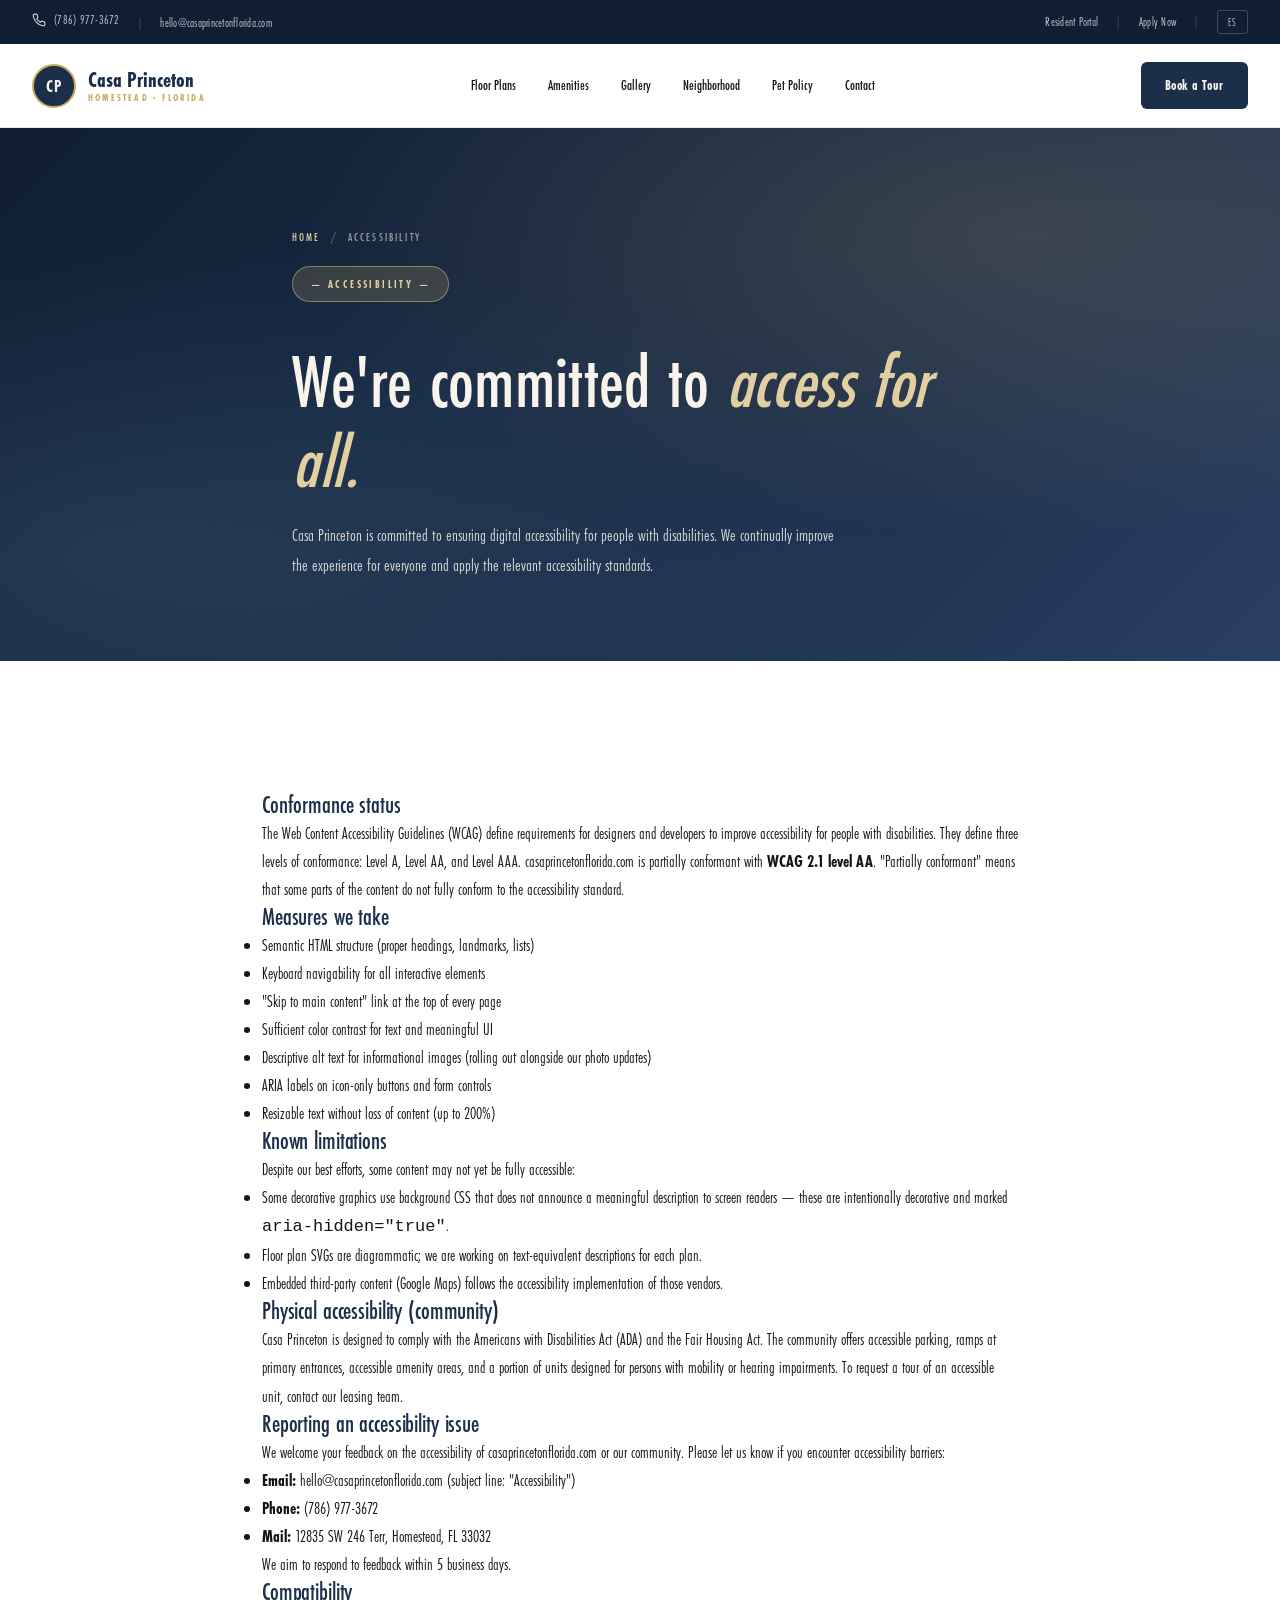
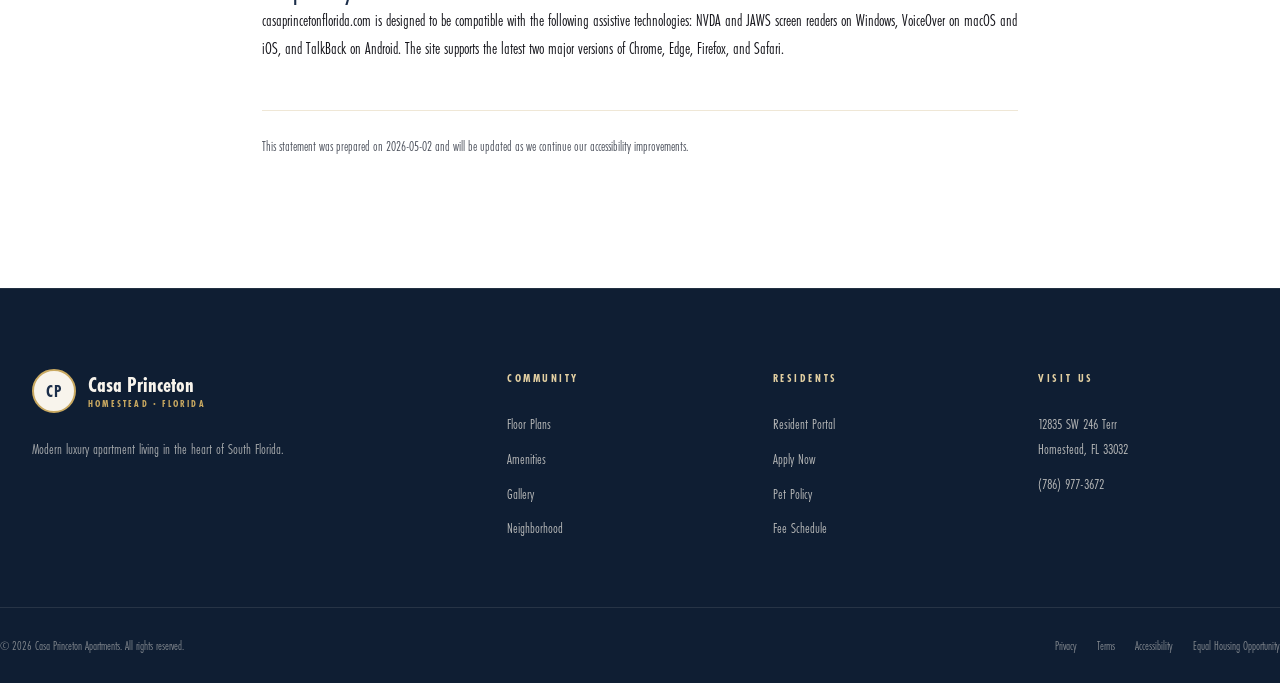
==== commit ac5d6a17: "Switch all URLs from casaprincetonfl.com to casaprincetonflorida.com Client bought the new domain. U" ====
--- a/accessibility.html
+++ b/accessibility.html
@@ -8,7 +8,7 @@
 <title>Accessibility Statement · Casa Princeton Apartments</title>
 <meta name="description" content="Casa Princeton's commitment to digital accessibility under the ADA and WCAG 2.1 AA. How to report a barrier and request accommodations." />
 <meta name="robots" content="index, follow" />
-<link rel="canonical" href="https://www.casaprincetonfl.com/accessibility.html" />
+<link rel="canonical" href="https://www.casaprincetonflorida.com/accessibility.html" />
 
 <link rel="icon" type="image/svg+xml" href="favicon.svg" />
 <link rel="icon" type="image/png" sizes="32x32" href="favicon-32.png" />
@@ -44,7 +44,7 @@
     <div class="topbar__left">
       <a href="tel:+17869773672"><svg viewBox="0 0 24 24" fill="none" stroke="currentColor" stroke-width="2"><path d="M22 16.92v3a2 2 0 0 1-2.18 2 19.86 19.86 0 0 1-8.63-3.07 19.5 19.5 0 0 1-6-6A19.86 19.86 0 0 1 2.12 4.18 2 2 0 0 1 4.11 2h3a2 2 0 0 1 2 1.72c.13.96.36 1.9.7 2.81a2 2 0 0 1-.45 2.11L8.09 9.91a16 16 0 0 0 6 6l1.27-1.27a2 2 0 0 1 2.11-.45c.91.34 1.85.57 2.81.7A2 2 0 0 1 22 16.92z"/></svg> (786) 977-3672</a>
       <span class="topbar__sep">|</span>
-      <a href="mailto:hello@casaprincetonfl.com">hello@casaprincetonfl.com</a>
+      <a href="mailto:hello@casaprincetonflorida.com">hello@casaprincetonflorida.com</a>
     </div>
     <div class="topbar__right">
       <a href="https://casaprinceton.activebuilding.com/portal/" target="_blank" rel="noopener">Resident Portal</a>
@@ -91,7 +91,7 @@
   <div class="container" style="max-width: 820px;">
 
     <h2>Conformance status</h2>
-    <p>The Web Content Accessibility Guidelines (WCAG) define requirements for designers and developers to improve accessibility for people with disabilities. They define three levels of conformance: Level A, Level AA, and Level AAA. casaprincetonfl.com is partially conformant with <strong>WCAG 2.1 level AA</strong>. "Partially conformant" means that some parts of the content do not fully conform to the accessibility standard.</p>
+    <p>The Web Content Accessibility Guidelines (WCAG) define requirements for designers and developers to improve accessibility for people with disabilities. They define three levels of conformance: Level A, Level AA, and Level AAA. casaprincetonflorida.com is partially conformant with <strong>WCAG 2.1 level AA</strong>. "Partially conformant" means that some parts of the content do not fully conform to the accessibility standard.</p>
 
     <h2>Measures we take</h2>
     <ul>
@@ -116,16 +116,16 @@
     <p>Casa Princeton is designed to comply with the Americans with Disabilities Act (ADA) and the Fair Housing Act. The community offers accessible parking, ramps at primary entrances, accessible amenity areas, and a portion of units designed for persons with mobility or hearing impairments. To request a tour of an accessible unit, contact our leasing team.</p>
 
     <h2>Reporting an accessibility issue</h2>
-    <p>We welcome your feedback on the accessibility of casaprincetonfl.com or our community. Please let us know if you encounter accessibility barriers:</p>
+    <p>We welcome your feedback on the accessibility of casaprincetonflorida.com or our community. Please let us know if you encounter accessibility barriers:</p>
     <ul>
-      <li><strong>Email:</strong> <a href="mailto:hello@casaprincetonfl.com">hello@casaprincetonfl.com</a> (subject line: "Accessibility")</li>
+      <li><strong>Email:</strong> <a href="mailto:hello@casaprincetonflorida.com">hello@casaprincetonflorida.com</a> (subject line: "Accessibility")</li>
       <li><strong>Phone:</strong> <a href="tel:+17869773672">(786) 977-3672</a></li>
       <li><strong>Mail:</strong> 12835 SW 246 Terr, Homestead, FL 33032</li>
     </ul>
     <p>We aim to respond to feedback within 5 business days.</p>
 
     <h2>Compatibility</h2>
-    <p>casaprincetonfl.com is designed to be compatible with the following assistive technologies: NVDA and JAWS screen readers on Windows, VoiceOver on macOS and iOS, and TalkBack on Android. The site supports the latest two major versions of Chrome, Edge, Firefox, and Safari.</p>
+    <p>casaprincetonflorida.com is designed to be compatible with the following assistive technologies: NVDA and JAWS screen readers on Windows, VoiceOver on macOS and iOS, and TalkBack on Android. The site supports the latest two major versions of Chrome, Edge, Firefox, and Safari.</p>
 
     <p style="margin-top: 48px; padding-top: 24px; border-top: 1px solid var(--cream-deep); font-size: 14px; color: var(--ink-soft);">This statement was prepared on 2026-05-02 and will be updated as we continue our accessibility improvements.</p>
 
--- a/styles.css
+++ b/styles.css
@@ -1,7 +1,36 @@
 /* ─────────────────────────────────────────
    Casa Princeton — Luxury Apartments FL
-   Palette: navy + sand + cream
+   Palette: navy + sand + cream · Type: Futura PT Cond (brand)
    ───────────────────────────────────────── */
+
+@font-face {
+  font-family: 'Futura PT Cond';
+  src: url('assets/fonts/FuturaPTCondBook.otf') format('opentype');
+  font-weight: 400;
+  font-style: normal;
+  font-display: swap;
+}
+@font-face {
+  font-family: 'Futura PT Cond';
+  src: url('assets/fonts/FuturaPTCondMedium.otf') format('opentype');
+  font-weight: 500;
+  font-style: normal;
+  font-display: swap;
+}
+@font-face {
+  font-family: 'Futura PT Cond';
+  src: url('assets/fonts/FuturaPTCondBold.otf') format('opentype');
+  font-weight: 700;
+  font-style: normal;
+  font-display: swap;
+}
+@font-face {
+  font-family: 'Futura PT Cond';
+  src: url('assets/fonts/FuturaPTCondExtraBold.otf') format('opentype');
+  font-weight: 800;
+  font-style: normal;
+  font-display: swap;
+}
 
 :root {
   --navy:       #1B2E4A;
@@ -18,8 +47,8 @@
   --shadow-sm:  0 2px 12px rgba(15, 30, 51, 0.06);
   --shadow-md:  0 16px 40px rgba(15, 30, 51, 0.10);
   --shadow-lg:  0 28px 70px rgba(15, 30, 51, 0.16);
-  --serif:      'Cormorant Garamond', Georgia, serif;
-  --sans:       'Inter', -apple-system, BlinkMacSystemFont, 'Segoe UI', sans-serif;
+  --serif:      'Futura PT Cond', 'Helvetica Neue', Arial, sans-serif;
+  --sans:       'Futura PT Cond', 'Helvetica Neue', Arial, sans-serif;
   --container:  1280px;
   --r:          6px;
 }
@@ -30,6 +59,7 @@
   font-family: var(--sans);
   color: var(--ink);
   background: var(--paper);
+  font-size: 17px;
   line-height: 1.65;
   -webkit-font-smoothing: antialiased;
   font-weight: 400;
@@ -74,7 +104,7 @@
   background-size: 200% 100%;
   animation: urgencyShine 6s linear infinite;
   color: #FCE5C9;
-  font-size: 13px;
+  font-size: 14px;
   font-weight: 500;
   position: relative;
   z-index: 60;
@@ -198,7 +228,7 @@
 .nav__links {
   display: flex;
   gap: 32px;
-  font-size: 13.5px;
+  font-size: 14.5px;
   font-weight: 500;
 }
 .nav__links a {
@@ -223,7 +253,7 @@
   color: var(--cream);
   padding: 12px 24px;
   border-radius: var(--r);
-  font-size: 13px;
+  font-size: 14px;
   font-weight: 600;
   letter-spacing: 0.04em;
   transition: all 0.3s;
@@ -239,7 +269,7 @@
   justify-content: center;
   gap: 10px;
   padding: 16px 30px;
-  font-size: 13.5px;
+  font-size: 14.5px;
   font-weight: 600;
   letter-spacing: 0.04em;
   border-radius: var(--r);
@@ -263,7 +293,7 @@
   gap: 8px;
   color: var(--navy);
   font-weight: 600;
-  font-size: 14px;
+  font-size: 15px;
   border-bottom: 1px solid var(--sand);
   padding-bottom: 4px;
   transition: gap 0.3s;
@@ -339,7 +369,10 @@
 .hero__overlay {
   position: absolute;
   inset: 0;
-  background: linear-gradient(105deg, rgba(15, 30, 51, 0.75) 0%, rgba(15, 30, 51, 0.35) 60%, transparent 100%);
+  z-index: 1;
+  background:
+    linear-gradient(180deg, rgba(15, 30, 51, 0.55) 0%, rgba(15, 30, 51, 0.55) 55%, rgba(15, 30, 51, 0.35) 100%),
+    linear-gradient(105deg, rgba(15, 30, 51, 0.45) 0%, rgba(15, 30, 51, 0.20) 100%);
 }
 .hero__content {
   position: relative;
@@ -499,13 +532,13 @@
   justify-content: center;
   font-family: var(--serif);
   font-weight: 600;
-  font-size: 14px;
+  font-size: 15px;
   border: 2px solid var(--sand);
 }
 .testimonial footer strong {
   display: block;
   font-family: var(--sans);
-  font-size: 14px;
+  font-size: 15px;
   color: var(--navy);
   font-weight: 600;
 }
@@ -584,7 +617,7 @@
   margin-bottom: 10px;
 }
 .intro__card p {
-  font-size: 14px;
+  font-size: 15px;
   color: var(--ink-soft);
   line-height: 1.6;
 }
@@ -603,7 +636,7 @@
   color: var(--ink-soft);
   padding: 10px 22px;
   border-radius: 100px;
-  font-size: 13px;
+  font-size: 14px;
   font-weight: 500;
   letter-spacing: 0.02em;
   cursor: pointer;
@@ -703,7 +736,7 @@
 }
 .plan__price small {
   font-family: var(--sans);
-  font-size: 13px;
+  font-size: 14px;
   color: var(--ink-soft);
   font-weight: 400;
 }
@@ -738,14 +771,14 @@
   display: flex;
   gap: 16px;
   padding: 16px 0;
-  font-size: 15px;
+  font-size: 16px;
   color: var(--ink);
   border-bottom: 1px solid var(--line);
 }
 .amenities__list li:last-child { border-bottom: none; }
 .amenities__list span {
   font-family: var(--serif);
-  font-size: 14px;
+  font-size: 15px;
   color: var(--sand);
   font-weight: 600;
   font-style: italic;
@@ -846,7 +879,7 @@
   margin-bottom: 6px;
 }
 .neighborhood__perks p {
-  font-size: 14px;
+  font-size: 15px;
   color: var(--ink-soft);
   line-height: 1.6;
 }
@@ -934,7 +967,7 @@
 .pet__icon { color: var(--sand); width: 100px; height: 100px; }
 .pet__icon svg { width: 100%; height: 100%; }
 .pet__copy h3 { color: var(--cream); font-size: 32px; margin: 12px 0 14px; }
-.pet__copy p { color: rgba(248,244,236,0.78); font-size: 15px; max-width: 540px; margin-bottom: 16px; }
+.pet__copy p { color: rgba(248,244,236,0.78); font-size: 16px; max-width: 540px; margin-bottom: 16px; }
 .pet__copy .link-arrow { color: var(--sand-soft); border-color: var(--sand); }
 .pet__copy .eyebrow { color: var(--sand-soft); }
 
@@ -980,7 +1013,7 @@
 .faq__list details[open] summary::after { content: '–'; transform: rotate(180deg); }
 .faq__list details p {
   margin-top: 14px;
-  font-size: 15px;
+  font-size: 16px;
   color: var(--ink-soft);
   line-height: 1.7;
   max-width: 580px;
@@ -1010,7 +1043,7 @@
 }
 .contact__info strong {
   font-family: var(--serif);
-  font-size: 13px;
+  font-size: 14px;
   letter-spacing: 0.18em;
   text-transform: uppercase;
   color: var(--sand-soft);
@@ -1050,7 +1083,7 @@
   border: 1px solid var(--line);
   border-radius: var(--r);
   padding: 12px 14px;
-  font-size: 14px;
+  font-size: 15px;
   color: var(--ink);
   font-family: inherit;
   transition: border-color 0.3s, box-shadow 0.3s;
@@ -1086,7 +1119,7 @@
 }
 .footer__brand p {
   margin-top: 24px;
-  font-size: 14px;
+  font-size: 15px;
   max-width: 360px;
   line-height: 1.7;
   color: rgba(248,244,236,0.65);
@@ -1102,7 +1135,7 @@
 }
 .footer__col a, .footer__col p {
   display: block;
-  font-size: 14px;
+  font-size: 15px;
   color: rgba(248,244,236,0.72);
   margin-bottom: 10px;
   transition: color 0.3s;
@@ -1132,7 +1165,7 @@
   display: inline-flex;
   align-items: center;
   gap: 10px;
-  font-size: 13.5px;
+  font-size: 14.5px;
   font-weight: 600;
   box-shadow: 0 12px 30px rgba(15, 30, 51, 0.30);
   z-index: 100;
@@ -1162,7 +1195,7 @@
   gap: 8px;
   padding: 14px 16px;
   border-radius: var(--r);
-  font-size: 14px;
+  font-size: 15px;
   font-weight: 600;
   letter-spacing: 0.02em;
   transition: all 0.3s;
@@ -1240,7 +1273,7 @@
   margin-bottom: 14px;
 }
 .exit-modal__panel p {
-  font-size: 15px;
+  font-size: 16px;
   color: var(--ink-soft);
   line-height: 1.6;
   margin-bottom: 24px;
@@ -1256,7 +1289,7 @@
   padding: 14px 16px;
   border: 1px solid var(--line);
   border-radius: var(--r);
-  font-size: 14px;
+  font-size: 15px;
   font-family: inherit;
   transition: border-color 0.3s;
 }
@@ -1504,7 +1537,7 @@
   color: var(--navy);
   font-weight: 600;
 }
-.plan-card__price small { font-family: var(--sans); font-size: 13px; color: var(--ink-soft); font-weight: 400; }
+.plan-card__price small { font-family: var(--sans); font-size: 14px; color: var(--ink-soft); font-weight: 400; }
 .plan-card__included {
   font-size: 11.5px;
   color: var(--ink-soft);
@@ -1546,7 +1579,7 @@
 .calculator__row label {
   display: flex;
   justify-content: space-between;
-  font-size: 13px;
+  font-size: 14px;
   font-weight: 600;
   color: var(--navy);
   letter-spacing: 0.02em;
@@ -1581,7 +1614,7 @@
   display: flex;
   align-items: center;
   gap: 10px;
-  font-size: 14px;
+  font-size: 15px;
   color: var(--navy);
   cursor: pointer;
 }
@@ -1712,7 +1745,7 @@
   padding: 16px;
   text-align: left;
   border-bottom: 1px solid var(--line);
-  font-size: 14px;
+  font-size: 15px;
 }
 .compare-table th {
   background: var(--cream);
@@ -1759,7 +1792,7 @@
 }
 .amenity__icon svg { width: 100%; height: 100%; }
 .amenity h4 {
-  font-size: 15px;
+  font-size: 16px;
   font-family: var(--sans);
   color: var(--navy);
   font-weight: 600;
@@ -1789,7 +1822,7 @@
   padding: 0;
 }
 .breed-list li {
-  font-size: 14px;
+  font-size: 15px;
   color: var(--ink-soft);
   padding: 8px 0;
   border-bottom: 1px solid var(--line);
@@ -1817,7 +1850,7 @@
   border-radius: var(--r);
 }
 .pet-fee-card h4 {
-  font-size: 14px;
+  font-size: 15px;
   font-family: var(--sans);
   letter-spacing: 0.18em;
   text-transform: uppercase;
@@ -1832,7 +1865,7 @@
   font-weight: 600;
   margin-bottom: 4px;
 }
-.pet-fee-card p { font-size: 13px; color: var(--ink-soft); }
+.pet-fee-card p { font-size: 14px; color: var(--ink-soft); }
 
 /* ───── Fee table ───── */
 .fee-table {
@@ -1858,7 +1891,7 @@
 }
 .fee-table td {
   padding: 16px 24px;
-  font-size: 14px;
+  font-size: 15px;
   border-bottom: 1px solid var(--line);
 }
 .fee-table tbody tr:nth-child(even) { background: var(--cream); }
@@ -1905,7 +1938,7 @@
   color: var(--ink-soft);
   padding: 10px 22px;
   border-radius: 100px;
-  font-size: 13px;
+  font-size: 14px;
   font-weight: 500;
   cursor: pointer;
   transition: all 0.3s;
@@ -1971,7 +2004,7 @@
 }
 .staff-card h4 { font-size: 22px; margin: 0 0 4px; }
 .staff-card .staff-role { font-size: 12px; letter-spacing: 0.18em; text-transform: uppercase; color: var(--sand); font-weight: 600; margin-bottom: 12px; display: block; }
-.staff-card a { font-size: 14px; color: var(--navy); display: block; margin-bottom: 4px; }
+.staff-card a { font-size: 15px; color: var(--navy); display: block; margin-bottom: 4px; }
 .staff-card a:hover { color: var(--sand); }
 
 /* ───── 404 page ───── */
@@ -2011,7 +2044,7 @@
   color: var(--cream);
   padding: 10px 14px;
   border-radius: var(--r);
-  font-size: 13px;
+  font-size: 14px;
   font-family: inherit;
 }
 .newsletter input::placeholder { color: rgba(248, 244, 236, 0.45); }
@@ -2022,7 +2055,7 @@
   border: none;
   padding: 10px 18px;
   border-radius: var(--r);
-  font-size: 13px;
+  font-size: 14px;
   font-weight: 600;
   cursor: pointer;
   font-family: inherit;
@@ -2148,9 +2181,15 @@
    · location · final CTA · footer · floating WhatsApp FAB
    ════════════════════════════════════════════════════════════════════ */
 
-/* Sticky header */
+/* Sticky-top wrapper: keeps banner + header pinned together (fixes mobile sticky bug) */
+.sticky-top {
+  position: sticky;
+  top: 0;
+  z-index: 100;
+}
+
+/* Header */
 .landing-header {
-  position: sticky; top: 0; z-index: 100;
   background: rgba(248, 244, 236, 0.96);
   backdrop-filter: blur(8px);
   -webkit-backdrop-filter: blur(8px);
@@ -2160,21 +2199,17 @@
   gap: 16px;
 }
 .landing-header__logo {
-  display: flex; align-items: center; gap: 12px;
+  display: flex; align-items: center;
   text-decoration: none; color: var(--navy);
 }
-.landing-header__mark {
-  width: 38px; height: 38px;
-  border: 2px solid var(--sand);
-  background: var(--navy);
-  color: var(--cream);
-  border-radius: 50%;
-  display: flex; align-items: center; justify-content: center;
-  font-family: var(--serif); font-weight: 700; font-size: 16px;
-}
-.landing-header__name { display: flex; flex-direction: column; line-height: 1.1; }
-.landing-header__name strong { font-family: var(--serif); font-size: 17px; color: var(--navy); }
-.landing-header__name small { font-size: 10px; letter-spacing: 1.5px; text-transform: uppercase; color: var(--ink-soft); }
+.landing-header__logo-img {
+  height: 34px;
+  width: auto;
+  display: block;
+}
+@media (max-width: 520px) {
+  .landing-header__logo-img { height: 26px; }
+}
 
 .landing-header__nav {
   display: flex;
@@ -2184,7 +2219,7 @@
 }
 .landing-header__nav a {
   color: var(--navy);
-  font-size: 14px;
+  font-size: 17px;
   font-weight: 500;
   text-decoration: none;
   padding: 6px 0;
@@ -2198,109 +2233,172 @@
 }
 @media (max-width: 520px) {
   .landing-header { padding: 10px 16px; }
-  .landing-header__name { display: none; }
-}
-
-/* WhatsApp button */
-.btn--whatsapp {
-  background: #25D366;
+}
+
+/* Contact button — brand black */
+.btn--contact {
+  background: #000;
   color: #fff !important;
   display: inline-flex; align-items: center; gap: 10px;
   padding: 12px 22px;
-  font-weight: 600; font-size: 14px;
+  font-weight: 600; font-size: 15px;
   border-radius: 50px;
   text-transform: none; letter-spacing: 0.2px;
   border: none;
   transition: background 0.2s, transform 0.15s, box-shadow 0.2s;
   text-decoration: none;
-  box-shadow: 0 2px 8px rgba(37, 211, 102, 0.25);
-}
-.btn--whatsapp:hover {
-  background: #1DA851;
+  box-shadow: 0 2px 8px rgba(0, 0, 0, 0.22);
+}
+.btn--contact:hover {
+  background: #1f1f1f;
   transform: translateY(-1px);
-  box-shadow: 0 6px 16px rgba(37, 211, 102, 0.35);
+  box-shadow: 0 6px 18px rgba(0, 0, 0, 0.35);
   color: #fff !important;
 }
-.btn--whatsapp svg { width: 18px; height: 18px; flex-shrink: 0; }
+.btn--contact svg { width: 18px; height: 18px; flex-shrink: 0; }
 .btn--lg { font-size: 17px; padding: 16px 32px; gap: 12px; }
 .btn--lg svg { width: 22px; height: 22px; }
-.btn--sm { font-size: 13px; padding: 8px 16px; gap: 6px; }
+.btn--sm { font-size: 14px; padding: 8px 16px; gap: 6px; }
 .btn--sm svg { width: 14px; height: 14px; }
 
-/* Hero (full viewport landing) */
+/* Hero (full viewport landing) — background photo carousel + centered text */
 .hero-landing {
-  min-height: 100vh;
-  min-height: 100svh;
-  display: flex; align-items: center; justify-content: center;
-  padding: 100px 24px 80px;
   position: relative;
   color: var(--cream);
+  padding: 130px 24px 90px;
+  min-height: 88vh;
+  display: flex;
+  align-items: center;
+  justify-content: center;
   text-align: center;
   overflow: hidden;
-}
-.hero-landing__content {
-  position: relative; z-index: 2;
-  max-width: 720px;
-}
-.hero__badge {
-  display: inline-block;
-  background: var(--sand);
-  color: var(--navy-deep);
-  padding: 8px 20px;
-  border-radius: 50px;
-  font-weight: 700; font-size: 12px;
-  letter-spacing: 1.2px; text-transform: uppercase;
-  margin-bottom: 28px;
-  box-shadow: 0 4px 14px rgba(201, 169, 97, 0.3);
-}
-.hero-landing__content h1 {
-  font-size: clamp(36px, 6vw, 72px);
-  line-height: 1.1;
-  margin: 0 0 18px;
-  font-weight: 600;
+  isolation: isolate;
+}
+.hero-landing__bg {
+  position: absolute;
+  inset: 0;
+  z-index: 0;
+}
+.hero-landing__slide {
+  position: absolute;
+  inset: 0;
+  margin: 0;
+  opacity: 0;
+  transition: opacity 1.4s ease-in-out;
+}
+.hero-landing__slide.is-active { opacity: 1; }
+.hero-landing__slide img {
+  width: 100%;
+  height: 100%;
+  object-fit: cover;
+  object-position: center;
+  display: block;
+  transform: scale(1.05);
+  transition: transform 0s;
+}
+/* Ken Burns: when slide becomes active, slowly zoom + drift for ~7s */
+.hero-landing__slide.is-active img {
+  animation: kenBurns 7.5s ease-out forwards;
+}
+@keyframes kenBurns {
+  0%   { transform: scale(1.05) translate(0, 0); }
+  100% { transform: scale(1.18) translate(-1.5%, -1%); }
+}
+/* Alternate direction per slide so motion doesn't feel repetitive */
+.hero-landing__slide:nth-child(2).is-active img { animation-name: kenBurnsAlt1; }
+.hero-landing__slide:nth-child(3).is-active img { animation-name: kenBurnsAlt2; }
+.hero-landing__slide:nth-child(4).is-active img { animation-name: kenBurnsAlt3; }
+@keyframes kenBurnsAlt1 {
+  0%   { transform: scale(1.18) translate(-1.5%, -1%); }
+  100% { transform: scale(1.05) translate(1%, 1%); }
+}
+@keyframes kenBurnsAlt2 {
+  0%   { transform: scale(1.05) translate(1.5%, 0); }
+  100% { transform: scale(1.18) translate(-1%, -1.5%); }
+}
+@keyframes kenBurnsAlt3 {
+  0%   { transform: scale(1.18) translate(0, 1%); }
+  100% { transform: scale(1.05) translate(-1.5%, -1%); }
+}
+@media (prefers-reduced-motion: reduce) {
+  .hero-landing__slide.is-active img,
+  .hero-landing__slide:nth-child(n).is-active img { animation: none; transform: scale(1); }
+}
+.hero-landing__overlay {
+  position: absolute;
+  inset: 0;
+  z-index: 1;
+  background: linear-gradient(180deg, rgba(15, 30, 51, 0.55) 0%, rgba(15, 30, 51, 0.65) 100%);
+}
+.hero-landing__inner {
+  position: relative;
+  z-index: 2;
+  max-width: 880px;
+  width: 100%;
+  margin: 0 auto;
+  display: flex;
+  flex-direction: column;
+  align-items: center;
+  gap: 20px;
+}
+.hero-landing__inner h1 {
+  font-size: clamp(34px, 5.4vw, 64px);
+  line-height: 1.08;
+  margin: 0 0 6px;
+  font-weight: 700;
   color: var(--cream);
-}
-.hero-landing__content h1 em {
-  color: var(--sand-soft);
+  text-shadow: 0 2px 24px rgba(0, 0, 0, 0.35);
+}
+.hero-landing__inner h1 em {
+  color: var(--sand);
   font-style: italic;
 }
-/* Old hero <p> rule removed — replaced by .hero__sub below (centered, max-width 560px) */
-
-/* Trust bar */
-.trust-bar {
+.hero-landing__dots {
+  position: absolute;
+  bottom: 24px;
+  left: 0; right: 0;
+  z-index: 3;
+  display: flex;
+  gap: 10px;
+  justify-content: center;
+}
+.hero-landing__dot {
+  width: 10px; height: 10px;
+  border-radius: 50%;
+  background: rgba(255, 255, 255, 0.45);
+  border: 0;
+  padding: 0;
+  cursor: pointer;
+  transition: background 0.2s, width 0.3s;
+}
+.hero-landing__dot:hover { background: rgba(255, 255, 255, 0.75); }
+.hero-landing__dot.is-active {
   background: var(--cream);
-  padding: 32px 24px;
-  display: grid;
-  grid-template-columns: repeat(3, 1fr);
-  gap: 24px;
-  text-align: center;
-  border-bottom: 1px solid var(--cream-deep);
-}
-.trust-bar__item strong {
-  display: block;
-  font-family: var(--serif);
-  font-size: clamp(20px, 2.5vw, 26px);
-  color: var(--navy);
-  font-weight: 600;
-}
-.trust-bar__item span {
-  display: block;
-  font-size: 13px;
-  color: var(--ink-soft);
-  margin-top: 6px;
-  letter-spacing: 0.3px;
+  width: 28px;
+  border-radius: 6px;
+}
+.hero-landing__dot:focus-visible {
+  outline: 2px solid var(--sand);
+  outline-offset: 3px;
 }
 @media (max-width: 720px) {
-  .trust-bar { grid-template-columns: 1fr; gap: 16px; padding: 24px 20px; }
-  .trust-bar__item { padding: 8px 0; border-bottom: 1px solid var(--cream-deep); }
-  .trust-bar__item:last-child { border-bottom: none; }
-}
+  .hero-landing { padding: 100px 18px 70px; min-height: 78vh; }
+  .hero-landing__inner h1 { font-size: clamp(26px, 6.5vw, 36px); margin: 0 0 6px; line-height: 1.15; }
+  .hero-landing__dot { width: 8px; height: 8px; }
+  .hero-landing__dot.is-active { width: 22px; }
+}
+
+/* Icon for Contact CTAs (generic chat bubble — replaces WhatsApp logo) */
+.icon-chat { width: 18px; height: 18px; flex-shrink: 0; }
 
 /* Units price ladder */
 .units-section {
   padding: 80px 24px;
   background: var(--paper);
 }
+@media (max-width: 720px) {
+  .units-section { padding: 48px 18px 32px; }
+}
 .units-section__inner {
   max-width: 960px;
   margin: 0 auto;
@@ -2315,8 +2413,28 @@
 .units-section__sub {
   text-align: center;
   color: var(--ink-soft);
+  font-size: 16px;
+  margin: 0 0 36px;
+}
+.units-section__more {
+  text-align: center;
+  margin: 30px 0 0;
+}
+@media (max-width: 720px) {
+  .units-section__more { margin: 18px 0 0; font-size: 14px; }
+}
+.units-section__more-link {
+  color: var(--navy);
+  font-weight: 600;
   font-size: 15px;
-  margin: 0 0 36px;
+  text-decoration: none;
+  border-bottom: 1px solid transparent;
+  padding-bottom: 2px;
+  transition: border-color 0.2s, color 0.2s;
+}
+.units-section__more-link:hover {
+  border-bottom-color: var(--sand);
+  color: var(--navy-deep);
 }
 .unit-ladder {
   list-style: none; padding: 0; margin: 0;
@@ -2357,22 +2475,22 @@
 .unit-row__br {
   font-weight: 700;
   color: var(--navy);
+  font-size: 16px;
+}
+.unit-row__name {
+  font-family: var(--serif);
+  font-size: 20px;
+  color: var(--navy);
+}
+.unit-row__name small {
+  font-size: 14px; color: var(--ink-soft); font-family: var(--sans, 'Inter', sans-serif); font-style: normal;
+}
+.unit-row__sqft {
+  color: var(--ink-soft);
   font-size: 15px;
 }
-.unit-row__name {
-  font-family: var(--serif);
-  font-size: 20px;
-  color: var(--navy);
-}
-.unit-row__name small {
-  font-size: 13px; color: var(--ink-soft); font-family: var(--sans, 'Inter', sans-serif); font-style: normal;
-}
-.unit-row__sqft {
-  color: var(--ink-soft);
-  font-size: 14px;
-}
 .unit-row__price {
-  font-size: 15px;
+  font-size: 16px;
   color: var(--ink-soft);
 }
 .unit-row__price strong {
@@ -2385,8 +2503,74 @@
   text-decoration: underline;
   text-underline-offset: 3px;
   white-space: nowrap;
+  background: none;
+  border: 0;
+  padding: 4px 0;
+  cursor: pointer;
+  font-family: inherit;
 }
 .unit-row__plan-link:hover { color: var(--navy); }
+
+/* ═════ Floor plan modal ═════ */
+.floorplan-modal {
+  position: fixed; inset: 0; z-index: 200;
+  display: flex; align-items: center; justify-content: center;
+  padding: 24px;
+}
+.floorplan-modal[hidden] { display: none; }
+.floorplan-modal__backdrop {
+  position: absolute; inset: 0;
+  background: rgba(15, 30, 51, 0.72);
+  backdrop-filter: blur(4px);
+  -webkit-backdrop-filter: blur(4px);
+}
+.floorplan-modal__panel {
+  position: relative;
+  background: #fff;
+  border-radius: 14px;
+  padding: 36px 28px 22px;
+  max-width: 920px;
+  width: 100%;
+  max-height: 92vh;
+  overflow-y: auto;
+  box-shadow: 0 24px 60px rgba(15, 30, 51, 0.4);
+  text-align: center;
+}
+.floorplan-modal__close {
+  position: absolute; top: 12px; right: 14px;
+  width: 36px; height: 36px;
+  background: transparent;
+  border: 0;
+  font-size: 28px; line-height: 1;
+  color: var(--ink-soft);
+  cursor: pointer;
+  border-radius: 50%;
+  transition: background 0.15s, color 0.15s;
+}
+.floorplan-modal__close:hover { background: var(--cream); color: var(--navy); }
+.floorplan-modal__title {
+  font-family: var(--serif);
+  font-size: 22px;
+  color: var(--navy);
+  margin: 0 0 16px;
+}
+.floorplan-modal__panel img {
+  max-width: 100%;
+  height: auto;
+  display: block;
+  margin: 0 auto;
+  border-radius: 6px;
+}
+.floorplan-modal__note {
+  margin: 16px 0 0;
+  font-size: 12px;
+  color: var(--ink-soft);
+  letter-spacing: 0.3px;
+}
+@media (max-width: 600px) {
+  .floorplan-modal__panel { padding: 30px 16px 16px; }
+  .floorplan-modal__title { font-size: 18px; }
+}
 
 @media (max-width: 820px) {
   .unit-row {
@@ -2398,7 +2582,7 @@
   .unit-row__name { grid-column: 2 / -1; grid-row: 1; }
   .unit-row__sqft { grid-column: 1 / 3; grid-row: 2; }
   .unit-row__price { grid-column: 3; grid-row: 2; text-align: right; }
-  .unit-row .btn--whatsapp { grid-column: 1 / -1; grid-row: 3; justify-content: center; margin-top: 8px; }
+  .unit-row .btn--contact { grid-column: 1 / -1; grid-row: 3; justify-content: center; margin-top: 8px; }
   .unit-row__plan-link { grid-column: 1 / -1; grid-row: 4; text-align: center; }
   .unit-row__badge { position: static; align-self: start; margin-bottom: 8px; grid-column: 1 / -1; grid-row: 0; width: max-content; }
 }
@@ -2408,6 +2592,9 @@
   padding: 80px 24px;
   background: var(--cream);
 }
+@media (max-width: 720px) {
+  .amenities-landing { padding: 40px 18px 48px; }
+}
 .amenities-landing__inner {
   max-width: 1120px;
   margin: 0 auto;
@@ -2419,32 +2606,98 @@
   margin: 0 0 32px;
   text-align: center;
 }
-.amenities-grid-6 {
+.amenities-landing__sub {
+  text-align: center;
+  margin: -16px auto 36px;
+  max-width: 620px;
+  color: var(--ink-soft);
+  font-size: 16px;
+}
+/* Real photo gallery grid (replaces icon cards) */
+.gallery-grid {
   display: grid;
   grid-template-columns: repeat(3, 1fr);
-  gap: 16px;
-}
-.amenities-grid-6 figure {
+  gap: 14px;
+}
+.gallery-item {
   position: relative;
+  margin: 0;
+  border-radius: 12px;
+  overflow: hidden;
   aspect-ratio: 4 / 3;
-  overflow: hidden;
-  border-radius: 12px;
-  margin: 0;
-  background: var(--navy);
-}
-.amenities-grid-6 figcaption {
+  background: var(--cream);
+}
+.gallery-item--wide { grid-column: span 2; }
+.gallery-item img {
+  width: 100%;
+  height: 100%;
+  object-fit: cover;
+  display: block;
+  transition: transform 0.5s ease;
+}
+.gallery-item:hover img { transform: scale(1.04); }
+.gallery-item figcaption {
   position: absolute;
   bottom: 0; left: 0; right: 0;
-  padding: 16px 18px;
+  padding: 14px 18px;
   background: linear-gradient(180deg, transparent 0%, rgba(15, 30, 51, 0.85) 100%);
   color: var(--cream);
-  font-weight: 500; font-size: 15px;
-  font-family: var(--serif);
+  font-family: var(--serif);
+  font-size: 15px;
   font-style: italic;
-}
-@media (max-width: 720px) {
-  .amenities-grid-6 { grid-template-columns: repeat(2, 1fr); gap: 12px; }
-  .amenities-grid-6 figcaption { font-size: 13px; padding: 12px 14px; }
+  letter-spacing: 0.2px;
+}
+@media (max-width: 880px) {
+  .gallery-grid { grid-template-columns: repeat(2, 1fr); gap: 10px; }
+  .gallery-item--wide { grid-column: span 2; }
+  .gallery-item figcaption { font-size: 14px; padding: 10px 14px; }
+}
+@media (max-width: 540px) {
+  .gallery-grid { grid-template-columns: 1fr; }
+  .gallery-item--wide { grid-column: span 1; }
+}
+
+/* Community / site plan */
+.community-section {
+  padding: 80px 24px;
+  background: var(--paper);
+}
+.community-section__inner {
+  max-width: 1120px;
+  margin: 0 auto;
+  text-align: center;
+}
+.community-section h2 {
+  font-family: var(--serif);
+  font-size: clamp(32px, 4vw, 46px);
+  color: var(--navy);
+  margin: 0 0 14px;
+}
+.community-section__sub {
+  max-width: 680px;
+  margin: 0 auto 32px;
+  color: var(--ink-soft);
+  font-size: 16px;
+}
+.community-section__figure {
+  margin: 0;
+  background: #fff;
+  border-radius: 14px;
+  padding: 18px;
+  box-shadow: 0 8px 28px rgba(15, 30, 51, 0.08);
+}
+.community-section__figure img {
+  display: block;
+  width: 100%;
+  height: auto;
+  border-radius: 8px;
+}
+.community-section__figure figcaption {
+  margin-top: 12px;
+  font-size: 12px;
+  letter-spacing: 1px;
+  text-transform: uppercase;
+  color: var(--ink-soft);
 }
 
 /* Location */
@@ -2510,7 +2763,7 @@
   display: grid;
   grid-template-columns: repeat(3, 1fr);
   gap: 32px;
-  font-size: 14px;
+  font-size: 15px;
   line-height: 1.65;
 }
 .landing-footer__col strong {
@@ -2540,51 +2793,58 @@
   .landing-footer { grid-template-columns: 1fr; gap: 24px; padding: 36px 20px 24px; }
 }
 
-/* Floating WhatsApp FAB */
-.fab-whatsapp {
+/* Floating Contact FAB — pill with icon + label, brand black */
+.fab-contact {
   position: fixed;
   bottom: 22px; right: 22px;
-  width: 62px; height: 62px;
-  background: #25D366;
-  border-radius: 50%;
-  display: flex; align-items: center; justify-content: center;
-  box-shadow: 0 8px 28px rgba(37, 211, 102, 0.45), 0 2px 8px rgba(0, 0, 0, 0.15);
+  background: #000;
+  color: #fff;
+  border-radius: 50px;
+  display: inline-flex;
+  align-items: center;
+  gap: 10px;
+  padding: 14px 22px 14px 18px;
+  box-shadow: 0 8px 28px rgba(0, 0, 0, 0.4), 0 2px 8px rgba(0, 0, 0, 0.2);
   z-index: 99;
-  transition: transform 0.2s ease, opacity 0.3s ease, box-shadow 0.2s;
+  transition: transform 0.2s ease, opacity 0.3s ease, box-shadow 0.2s, background 0.2s;
   opacity: 0;
   pointer-events: none;
-  transform: scale(0.8) translateY(20px);
+  transform: translateY(20px);
   text-decoration: none;
-}
-.fab-whatsapp.is-visible {
+  font-weight: 600;
+  font-size: 16px;
+  letter-spacing: 0.2px;
+}
+.fab-contact.is-visible {
   opacity: 1;
   pointer-events: auto;
-  transform: scale(1) translateY(0);
-}
-.fab-whatsapp:hover {
-  transform: scale(1.08);
-  box-shadow: 0 12px 36px rgba(37, 211, 102, 0.55);
-}
-.fab-whatsapp svg { width: 32px; height: 32px; color: #fff; }
+  transform: translateY(0);
+}
+.fab-contact:hover {
+  background: #1f1f1f;
+  transform: translateY(-2px);
+  box-shadow: 0 12px 36px rgba(0, 0, 0, 0.55);
+  color: #fff;
+}
+.fab-contact__icon { width: 22px; height: 22px; flex-shrink: 0; color: #fff; }
+.fab-contact__text { white-space: nowrap; }
 @media (max-width: 520px) {
-  .fab-whatsapp { width: 56px; height: 56px; bottom: 18px; right: 18px; }
-  .fab-whatsapp svg { width: 28px; height: 28px; }
+  .fab-contact { bottom: 18px; right: 18px; padding: 12px 18px 12px 14px; font-size: 15px; }
+  .fab-contact__icon { width: 20px; height: 20px; }
 }
 
 /* ════════════════════════════════════════════════════════════════════
    ITERATION v2 — Concession banner, hero prices, fees, lang toggle
    ════════════════════════════════════════════════════════════════════ */
 
-/* Sticky concession banner (top-most layer above sticky header) */
+/* Concession banner (sits inside .sticky-top wrapper) */
 .concession-banner {
-  position: sticky;
-  top: 0;
-  z-index: 110;
+  position: relative;
   background: linear-gradient(90deg, #C9A961 0%, #E2CFA1 50%, #C9A961 100%);
   color: var(--navy-deep);
-  padding: 11px 48px 11px 24px;
+  padding: 13px 48px 13px 24px;
   text-align: center;
-  font-size: 14px;
+  font-size: 17px;
   line-height: 1.4;
   display: flex;
   align-items: center;
@@ -2605,7 +2865,7 @@
   pointer-events: none;
 }
 .concession-banner__icon {
-  font-size: 14px;
+  font-size: 17px;
   color: var(--navy-deep);
   flex-shrink: 0;
 }
@@ -2632,7 +2892,7 @@
 .concession-banner__close:hover { background: rgba(15, 30, 51, 0.12); }
 .concession-banner__close:focus-visible { outline: 2px solid var(--navy); outline-offset: 2px; }
 @media (max-width: 520px) {
-  .concession-banner { padding: 10px 40px 10px 14px; font-size: 12.5px; gap: 6px; }
+  .concession-banner { padding: 11px 40px 11px 14px; font-size: 14.5px; gap: 6px; }
   .concession-banner__close { right: 8px; width: 26px; height: 26px; font-size: 20px; }
 }
 
@@ -2640,17 +2900,16 @@
 .hero__prices {
   display: grid;
   grid-template-columns: repeat(2, minmax(0, 220px));
-  gap: 20px;
-  justify-content: center;
-  margin: 28px auto 18px;
+  gap: 18px;
+  margin: 26px 0 18px;
   max-width: 480px;
 }
 .hero__price-chip {
-  background: rgba(248, 244, 236, 0.10);
+  background: rgba(255, 255, 255, 0.12);
   backdrop-filter: blur(6px);
   -webkit-backdrop-filter: blur(6px);
-  border: 1px solid rgba(226, 207, 161, 0.45);
-  padding: 16px 22px;
+  border: 1px solid rgba(255, 255, 255, 0.25);
+  padding: 14px 22px;
   border-radius: 12px;
   text-align: center;
   display: flex;
@@ -2662,14 +2921,15 @@
 .hero__price-chip:hover {
   transform: translateY(-2px);
   border-color: var(--sand);
-  background: rgba(248, 244, 236, 0.16);
+  background: rgba(255, 255, 255, 0.18);
 }
 .hero__price-label {
   display: block;
   font-size: 11px;
   letter-spacing: 1.8px;
   text-transform: uppercase;
-  color: var(--sand-soft);
+  color: var(--cream);
+  opacity: 0.85;
   font-weight: 600;
   margin-bottom: 4px;
   white-space: nowrap;
@@ -2677,7 +2937,7 @@
 .hero__price-value {
   display: block;
   font-family: var(--serif);
-  font-size: 32px;
+  font-size: 28px;
   color: var(--cream);
   font-weight: 700;
   line-height: 1;
@@ -2686,26 +2946,39 @@
 .hero__price-value small {
   font-size: 14px;
   font-weight: 400;
-  color: var(--sand-soft);
+  color: var(--cream);
+  opacity: 0.8;
   margin-left: 2px;
 }
 .hero__sub {
-  font-size: clamp(15px, 1.8vw, 18px);
-  margin: 8px auto 32px;
-  opacity: 0.88;
+  font-size: clamp(15px, 1.6vw, 17px);
+  margin: 10px 0 18px;
   color: var(--cream);
+  opacity: 0.92;
   line-height: 1.5;
-  text-align: center;
   max-width: 560px;
+  text-shadow: 0 1px 8px rgba(0, 0, 0, 0.3);
+}
+@media (max-width: 960px) {
+  .hero__prices { justify-content: center; margin-left: auto; margin-right: auto; }
+  .hero__sub { margin-left: auto; margin-right: auto; }
+}
+@media (max-width: 720px) {
+  .hero__prices { margin: 12px auto 8px; gap: 10px; }
+  .hero__price-chip { padding: 10px 18px; }
+  .hero__price-value { font-size: 24px; }
+  .hero__price-label { font-size: 10px; margin-bottom: 2px; letter-spacing: 1.4px; }
+  .hero__sub { margin: 4px auto 14px; font-size: 14.5px; line-height: 1.4; }
 }
 @media (max-width: 520px) {
   .hero__prices {
     grid-template-columns: 1fr;
-    gap: 12px;
-    max-width: 280px;
+    gap: 8px;
+    max-width: 260px;
+    margin: 10px auto 8px;
   }
-  .hero__price-chip { padding: 14px 22px; }
-  .hero__price-value { font-size: 28px; }
+  .hero__price-chip { padding: 8px 18px; }
+  .hero__price-value { font-size: 22px; }
 }
 
 /* Fees section */
@@ -2713,22 +2986,71 @@
   padding: 80px 24px;
   background: var(--cream);
 }
+@media (max-width: 720px) {
+  .fees-section { padding: 32px 18px 40px; }
+}
 .fees-section__inner {
   max-width: 1120px;
   margin: 0 auto;
 }
-.fees-section h2 {
-  font-family: var(--serif);
-  font-size: clamp(32px, 4vw, 46px);
-  color: var(--navy);
-  margin: 0 0 8px;
-  text-align: center;
-}
-.fees-section__sub {
-  text-align: center;
-  color: var(--ink-soft);
-  font-size: 15px;
-  margin: 0 0 36px;
+/* Top-level accordion wrapping the whole Fees section */
+.fees-accordion {
+  border: 1px solid var(--cream-deep);
+  border-radius: 14px;
+  background: #fff;
+  overflow: hidden;
+  transition: border-color 0.2s, box-shadow 0.2s;
+}
+.fees-accordion[open] {
+  border-color: var(--sand);
+  box-shadow: 0 8px 28px rgba(15, 30, 51, 0.07);
+}
+.fees-accordion > summary {
+  padding: 28px 64px 28px 32px;
+  cursor: pointer;
+  list-style: none;
+  display: flex;
+  flex-direction: column;
+  gap: 6px;
+  position: relative;
+  transition: background 0.15s;
+}
+.fees-accordion > summary::-webkit-details-marker { display: none; }
+.fees-accordion > summary::after {
+  content: '+';
+  position: absolute;
+  right: 28px; top: 50%;
+  transform: translateY(-50%);
+  font-size: 32px;
+  line-height: 1;
+  color: var(--sand);
+  font-weight: 300;
+  transition: transform 0.2s;
+}
+.fees-accordion[open] > summary::after { content: '−'; }
+.fees-accordion > summary h2 {
+  font-family: var(--serif);
+  font-size: clamp(26px, 3.4vw, 38px);
+  color: var(--navy);
+  margin: 0;
+  text-align: left;
+}
+.fees-accordion__sub {
+  font-size: 16px;
+  color: var(--ink-soft);
+  text-align: left;
+}
+.fees-accordion > summary:focus-visible {
+  outline: 2px solid var(--sand);
+  outline-offset: -2px;
+}
+.fees-accordion__body {
+  padding: 8px 32px 32px;
+}
+@media (max-width: 600px) {
+  .fees-accordion > summary { padding: 22px 52px 22px 22px; }
+  .fees-accordion > summary::after { right: 20px; }
+  .fees-accordion__body { padding: 8px 22px 22px; }
 }
 .fees-grid {
   display: grid;
@@ -2771,7 +3093,7 @@
   align-items: baseline;
   padding: 10px 0;
   border-bottom: 1px solid var(--cream-deep);
-  font-size: 14px;
+  font-size: 15px;
   gap: 14px;
 }
 .fees-list li:last-child { border-bottom: none; }
@@ -2841,6 +3163,10 @@
   padding: 80px 24px;
   background: var(--paper);
 }
+@media (max-width: 720px) {
+  .policies-section { padding: 40px 18px 48px; }
+  .policies-section h2 { margin-bottom: 22px; font-size: clamp(26px, 6vw, 32px); }
+}
 .policies-section__inner {
   max-width: 1040px;
   margin: 0 auto;
@@ -2883,7 +3209,7 @@
 .policy-card__icon svg { width: 28px; height: 28px; }
 .policy-card h3 {
   font-family: var(--serif);
-  font-size: 22px;
+  font-size: 26px;
   color: var(--navy);
   margin: 0 0 14px;
   font-weight: 600;
@@ -2897,22 +3223,65 @@
   display: flex;
   justify-content: space-between;
   align-items: baseline;
-  padding: 10px 0;
+  padding: 12px 0;
   border-bottom: 1px solid var(--cream-deep);
-  font-size: 14px;
+  font-size: 16.5px;
   gap: 14px;
 }
 .policy-card__list li:last-child { border-bottom: none; }
 .policy-card__list span { color: var(--ink-soft); }
 .policy-card__list strong { color: var(--navy); font-weight: 700; white-space: nowrap; }
 .policy-card__note {
-  font-size: 12.5px;
+  font-size: 14px;
   color: var(--ink-soft);
   font-style: italic;
-  line-height: 1.5;
+  line-height: 1.55;
   margin: 12px 0 0;
 }
-@media (max-width: 720px) { .policies-grid { grid-template-columns: 1fr; gap: 16px; } }
+/* Mascot images (pet, vehicle) — centered at the top of each policy card */
+.policy-card--pet,
+.policy-card--parking { position: relative; }
+.policy-card__mascot {
+  display: block;
+  height: 200px;
+  width: auto;
+  max-width: 100%;
+  object-fit: contain;
+  margin: 0 auto 12px;
+}
+.policy-card__mascot--vehicle {
+  /* Same vertical footprint as the pet mascot for visual balance */
+  height: 200px;
+}
+.policy-card__intro {
+  font-size: 16px;
+  color: var(--ink-soft);
+  line-height: 1.6;
+  margin: 14px 0 0;
+}
+@media (max-width: 720px) {
+  .policy-card__mascot { height: 160px; }
+}
+/* Nearby pet services sub-block */
+.policy-card__nearby {
+  margin-top: 18px;
+  padding-top: 18px;
+  border-top: 1px dashed var(--cream-deep);
+}
+.policy-card__nearby h4 {
+  font-family: var(--serif);
+  font-size: 16px;
+  letter-spacing: 1.2px;
+  text-transform: uppercase;
+  color: var(--sand);
+  margin: 0 0 6px;
+  font-weight: 700;
+}
+.policy-card__list--nearby { margin: 0; }
+@media (max-width: 720px) {
+  .policies-grid { grid-template-columns: 1fr; gap: 16px; }
+  .policy-card__mascot { width: 110px; }
+}
 
 /* FAQs section */
 .faqs-section {
@@ -2933,7 +3302,7 @@
 .faqs-section__sub {
   text-align: center;
   color: var(--ink-soft);
-  font-size: 15px;
+  font-size: 18px;
   margin: 0 0 32px;
 }
 .faqs-list {
@@ -2953,9 +3322,9 @@
 }
 .faq summary {
   cursor: pointer;
-  padding: 18px 22px;
-  font-family: var(--serif);
-  font-size: 17px;
+  padding: 22px 26px;
+  font-family: var(--serif);
+  font-size: 20px;
   font-weight: 600;
   color: var(--navy);
   list-style: none;
@@ -2969,7 +3338,7 @@
   content: '+';
   flex-shrink: 0;
   color: var(--sand);
-  font-size: 24px;
+  font-size: 28px;
   font-weight: 400;
   line-height: 1;
   transition: transform 0.2s;
@@ -2981,10 +3350,10 @@
 .faq summary:hover { color: var(--navy-deep); }
 .faq summary:focus-visible { outline: 2px solid var(--sand); outline-offset: 2px; border-radius: 10px; }
 .faq p {
-  padding: 0 22px 18px;
+  padding: 0 26px 22px;
   margin: 0;
-  font-size: 14.5px;
-  line-height: 1.65;
+  font-size: 16.5px;
+  line-height: 1.7;
   color: var(--ink-soft);
 }
 
@@ -3012,3 +3381,92 @@
 @media (max-width: 520px) {
   .lang-toggle { padding: 6px 10px; font-size: 11px; }
 }
+
+/* ════════════════════════════════════════════════════════
+   Mobile readability bump — keeps body copy comfortably
+   sized on phones without changing component layouts.
+   ════════════════════════════════════════════════════════ */
+@media (max-width: 720px) {
+  body { font-size: 22px; }
+
+  /* Top banner */
+  .concession-banner { font-size: 18px !important; padding: 15px 46px 15px 18px; }
+  .concession-banner__icon { font-size: 20px; }
+
+  /* Header / lang toggle / Contact CTA in header */
+  .lang-toggle { font-size: 14px !important; padding: 8px 14px !important; }
+
+  /* Hero — much bigger headline + sub on mobile */
+  .hero-landing__inner h1 { font-size: clamp(36px, 9.5vw, 52px) !important; line-height: 1.1; }
+  .hero__sub { font-size: 19px !important; max-width: 100%; }
+  .hero__price-label { font-size: 14px; letter-spacing: 1.4px; }
+  .hero__price-value { font-size: 30px; }
+  .hero__price-value small { font-size: 15px; }
+
+  /* Section subtitles + section copy */
+  .units-section__sub,
+  .amenities-landing__sub,
+  .fees-accordion__sub,
+  .fees-section__note,
+  .units-section__more-link { font-size: 21px; }
+
+  /* Section h2 floors (clamp lower bound) */
+  .units-section h2,
+  .amenities-landing h2,
+  .policies-section h2,
+  .faqs-section h2 { font-size: clamp(30px, 7vw, 38px); }
+
+  /* Unit cards */
+  .unit-row__br { font-size: 15px; }
+  .unit-row__name { font-size: 23px; }
+  .unit-row__sqft { font-size: 20px; }
+  .unit-row__price { font-size: 22px; }
+  .unit-row__plan-link { font-size: 20px; }
+
+  /* Fees */
+  .fees-card h3 { font-size: 26px; }
+  .fees-card__sub { font-size: 19px; }
+  .fees-list li { font-size: 22px; }
+  .fees-card__note { font-size: 19px; }
+  .fees-extra summary { font-size: 20px; }
+
+  /* Pet / Parking */
+  .policy-card h3 { font-size: 30px; }
+  .policy-card__list li { font-size: 22px; }
+  .policy-card__note { font-size: 19px; }
+  .policy-card__intro { font-size: 21px; line-height: 1.55; }
+  .policy-card__nearby h4 { font-size: 19px; }
+
+  /* FAQs */
+  .faqs-section__sub { font-size: 21px; }
+  .faq summary { font-size: 24px; padding: 24px 24px; }
+  .faq p { font-size: 21px; padding: 0 24px 24px; line-height: 1.65; }
+
+  /* Amenities gallery */
+  .gallery-item figcaption { font-size: 19px; }
+
+  /* Final CTA */
+  .final-cta p,
+  .final-cta__sub { font-size: 22px; }
+
+  /* Buttons */
+  .btn--lg { font-size: 19px; padding: 18px 28px; }
+  .btn--sm { font-size: 18px; padding: 12px 22px; }
+  .btn--contact { font-size: 19px; }
+  /* Header Contact Us must stay compact so it fits on one line on phones */
+  .landing-header .btn--contact { font-size: 14px; padding: 9px 16px; gap: 6px; white-space: nowrap; }
+  .landing-header .btn--contact .icon-chat { width: 15px; height: 15px; }
+
+  /* Floating Contact pill */
+  .fab-contact__text { font-size: 18px; }
+
+  /* Footer */
+  .landing-footer { font-size: 21px; gap: 32px; padding: 48px 24px 32px; }
+  .landing-footer__col strong { font-size: 25px; margin-bottom: 12px; }
+  .landing-footer__col p,
+  .landing-footer__col a { font-size: 21px; line-height: 1.7; }
+  .eho-badge { font-size: 15px; padding: 9px 15px; }
+  .landing-footer__legal { font-size: 18px; }
+  .landing-footer__legal a { font-size: 18px; }
+  .landing-footer__copy { font-size: 17px; }
+}
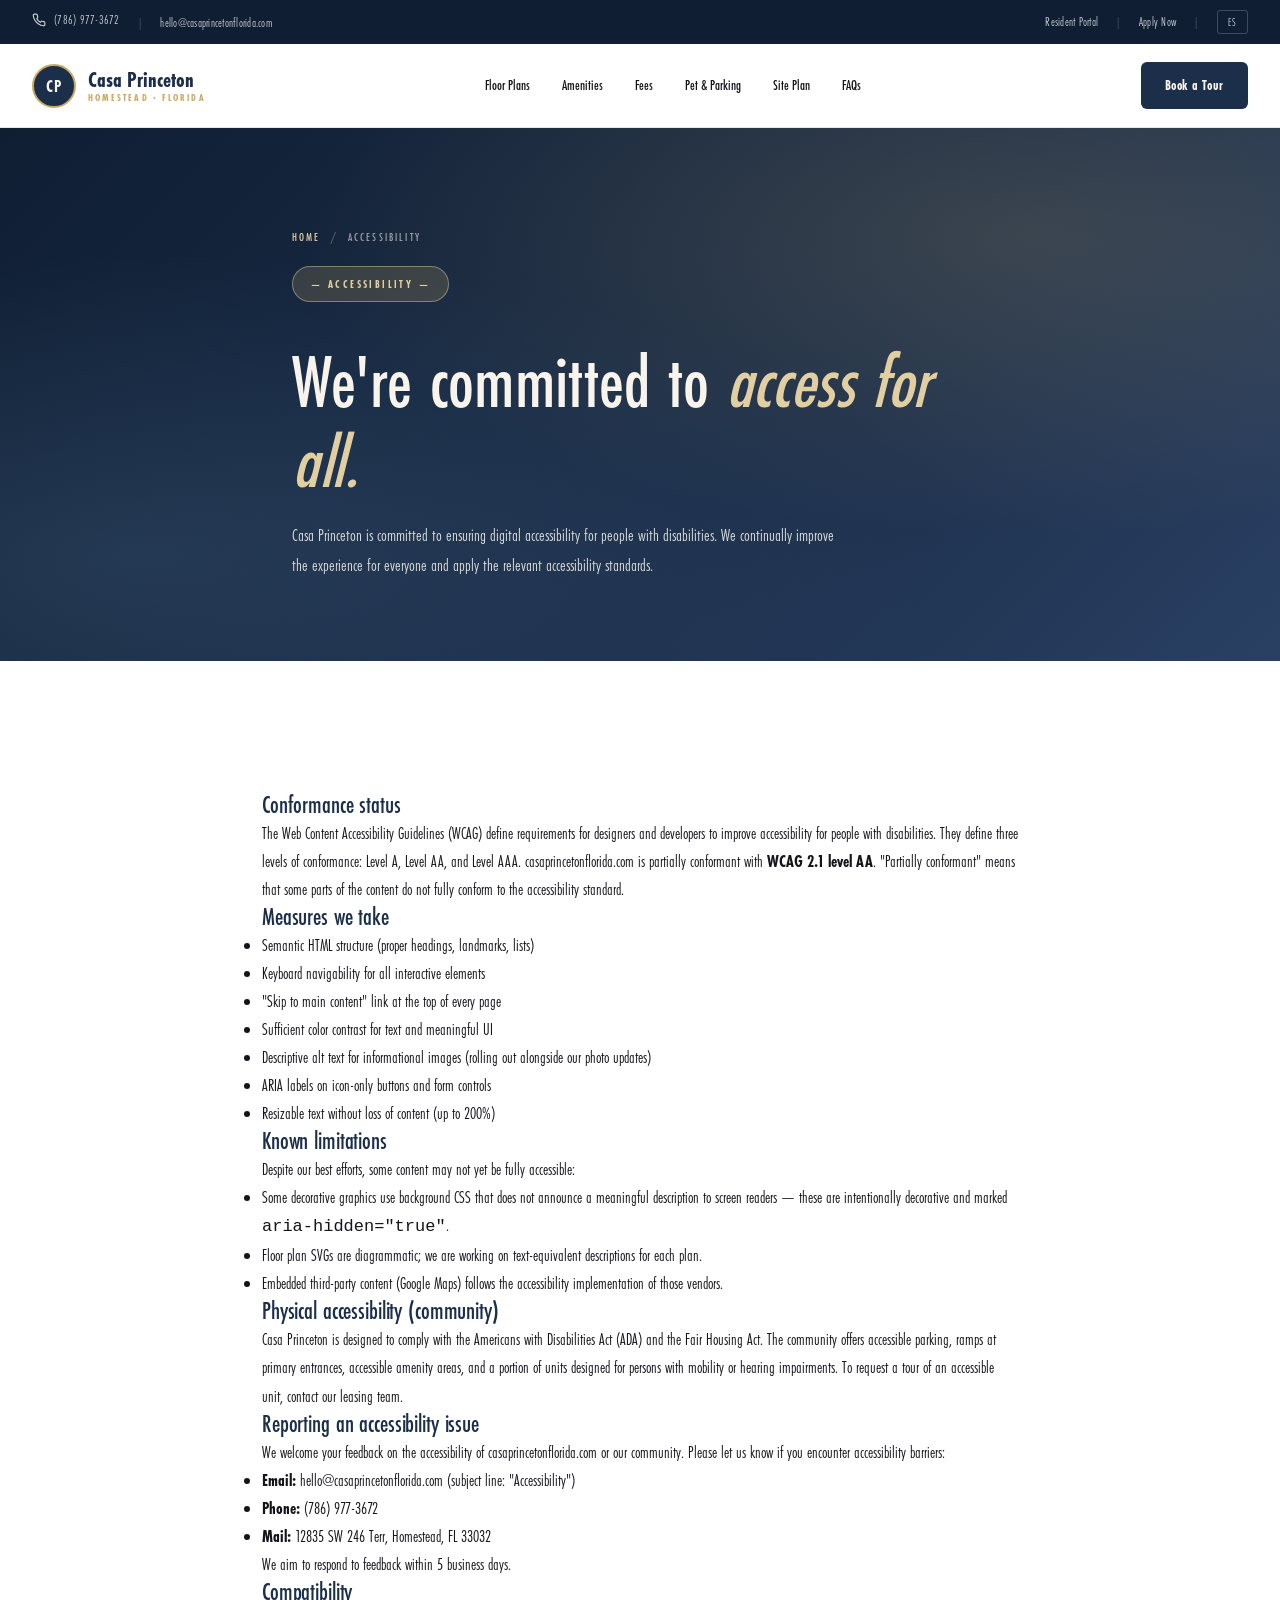
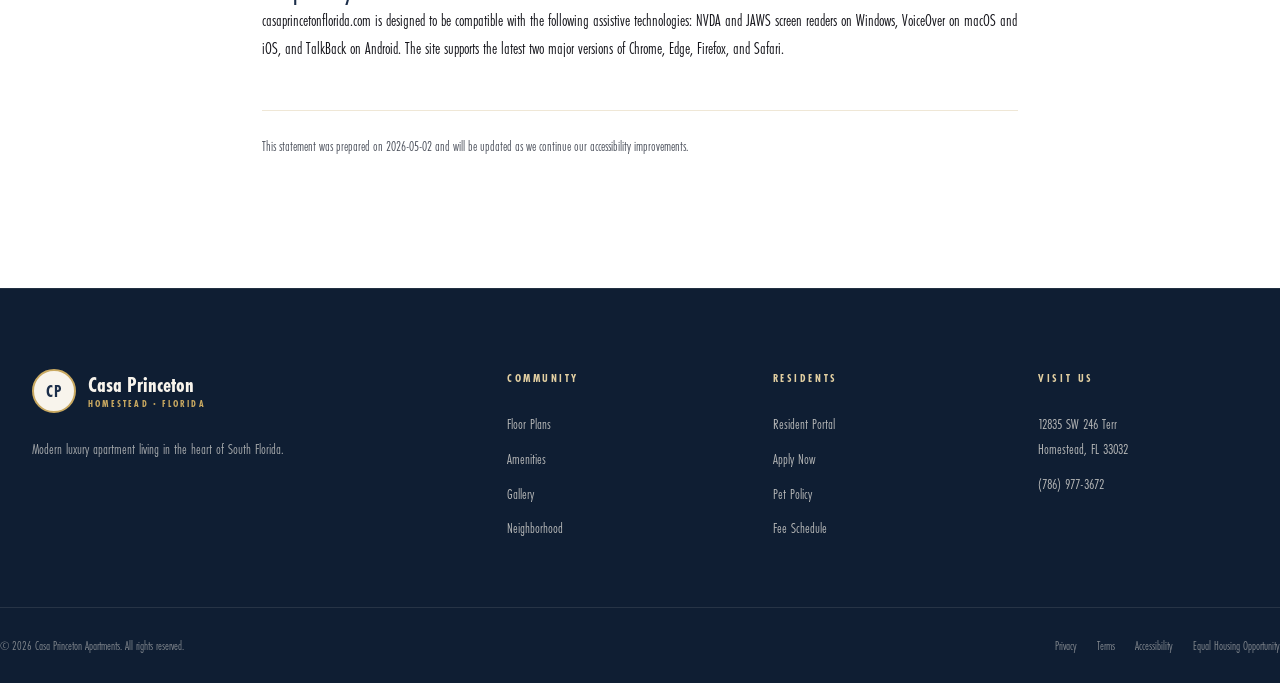
==== commit 22825e83: "fix(nav): wire mobile hamburger toggle + point menu to landing sections The hamburger button on lega" ====
--- a/accessibility.html
+++ b/accessibility.html
@@ -18,13 +18,13 @@
 <link rel="preconnect" href="https://fonts.gstatic.com" crossorigin />
 <link href="https://fonts.googleapis.com/css2?family=Cormorant+Garamond:wght@400;500;600;700&family=Inter:wght@300;400;500;600;700&display=swap" rel="stylesheet" />
 <link rel="stylesheet" href="styles.css" />
-<!-- TODO[CLIENT]: Replace G-XXXXXXXXXX with your Google Analytics 4 Measurement ID (https://analytics.google.com) -->
-<script async src="https://www.googletagmanager.com/gtag/js?id=G-XXXXXXXXXX"></script>
+<!-- TODO[CLIENT]: Replace G-NQ7Q5JWX2P with your Google Analytics 4 Measurement ID (https://analytics.google.com) -->
+<script async src="https://www.googletagmanager.com/gtag/js?id=G-NQ7Q5JWX2P"></script>
 <script>
   window.dataLayer = window.dataLayer || [];
   function gtag(){dataLayer.push(arguments);}
   gtag('js', new Date());
-  gtag('config', 'G-XXXXXXXXXX', { anonymize_ip: true });
+  gtag('config', 'G-NQ7Q5JWX2P', { anonymize_ip: true });
 </script>
 
 <!-- TODO[CLIENT]: Replace XXXXXXXXXXXXXXX with your Meta (Facebook) Pixel ID (https://business.facebook.com/events_manager) -->
@@ -60,14 +60,14 @@
   <div class="container nav__inner">
     <a href="index.html" class="nav__logo"><span class="nav__logo-mark">CP</span><span class="nav__logo-text"><strong>Casa Princeton</strong><small>Homestead · Florida</small></span></a>
     <nav class="nav__links">
-      <a href="floorplans.html">Floor Plans</a>
-      <a href="amenities.html">Amenities</a>
-      <a href="gallery.html">Gallery</a>
-      <a href="neighborhood.html">Neighborhood</a>
-      <a href="pet-policy.html">Pet Policy</a>
-      <a href="contact.html">Contact</a>
+      <a href="index.html#units">Floor Plans</a>
+      <a href="index.html#amenities">Amenities</a>
+      <a href="index.html#fees">Fees</a>
+      <a href="index.html#policies">Pet & Parking</a>
+      <a href="index.html#community">Site Plan</a>
+      <a href="index.html#faqs">FAQs</a>
     </nav>
-    <a href="contact.html" class="nav__cta">Book a Tour</a>
+    <a href="index.html#hero" class="nav__cta">Book a Tour</a>
     <button class="nav__toggle" id="navToggle" aria-label="Menu"><span></span><span></span><span></span></button>
   </div>
 </header>
--- a/styles.css
+++ b/styles.css
@@ -54,6 +54,7 @@
 }
 
 * { box-sizing: border-box; margin: 0; padding: 0; }
+picture { display: contents; }
 html { scroll-behavior: smooth; }
 body {
   font-family: var(--sans);
@@ -2382,7 +2383,8 @@
   outline-offset: 3px;
 }
 @media (max-width: 720px) {
-  .hero-landing { padding: 100px 18px 70px; min-height: 78vh; }
+  .hero-landing { padding: 50px 18px 50px; min-height: auto; align-items: flex-start; }
+  .hero-landing__inner { gap: 12px; }
   .hero-landing__inner h1 { font-size: clamp(26px, 6.5vw, 36px); margin: 0 0 6px; line-height: 1.15; }
   .hero-landing__dot { width: 8px; height: 8px; }
   .hero-landing__dot.is-active { width: 22px; }
@@ -2578,12 +2580,13 @@
     gap: 8px 16px;
     padding: 20px 22px;
   }
-  .unit-row__br { grid-column: 1; grid-row: 1; }
-  .unit-row__name { grid-column: 2 / -1; grid-row: 1; }
-  .unit-row__sqft { grid-column: 1 / 3; grid-row: 2; }
-  .unit-row__price { grid-column: 3; grid-row: 2; text-align: right; }
-  .unit-row .btn--contact { grid-column: 1 / -1; grid-row: 3; justify-content: center; margin-top: 8px; }
-  .unit-row__plan-link { grid-column: 1 / -1; grid-row: 4; text-align: center; }
+  .unit-row__avail { grid-column: 1 / -1; grid-row: 1; justify-self: start; }
+  .unit-row__br { grid-column: 1; grid-row: 2; }
+  .unit-row__name { grid-column: 2 / -1; grid-row: 2; }
+  .unit-row__sqft { grid-column: 1 / 3; grid-row: 3; }
+  .unit-row__price { grid-column: 3; grid-row: 3; text-align: right; }
+  .unit-row .btn--contact { grid-column: 1 / -1; grid-row: 4; justify-content: center; margin-top: 8px; }
+  .unit-row__plan-link { grid-column: 1 / -1; grid-row: 5; text-align: center; }
   .unit-row__badge { position: static; align-self: start; margin-bottom: 8px; grid-column: 1 / -1; grid-row: 0; width: max-content; }
 }
 
@@ -3382,6 +3385,42 @@
   .lang-toggle { padding: 6px 10px; font-size: 11px; }
 }
 
+/* H2: availability chip on unit-row */
+.unit-row__avail {
+  font-size: 14px;
+  font-weight: 600;
+  color: #1F7A3A;
+  display: inline-flex;
+  align-items: center;
+  gap: 6px;
+}
+.unit-row__avail-dot {
+  width: 8px;
+  height: 8px;
+  border-radius: 50%;
+  background: #2BB85A;
+  box-shadow: 0 0 0 4px rgba(43, 184, 90, 0.18);
+  flex-shrink: 0;
+}
+
+/* H14: hero tap-to-call fallback */
+.hero__phone-fallback {
+  margin-top: 14px;
+  font-size: 15px;
+  color: var(--cream);
+  opacity: 0.92;
+}
+.hero__phone-fallback a {
+  color: var(--cream);
+  font-weight: 600;
+  text-decoration: underline;
+  text-underline-offset: 3px;
+}
+.hero__phone-or {
+  opacity: 0.75;
+  margin-right: 4px;
+}
+
 /* ════════════════════════════════════════════════════════
    Mobile readability bump — keeps body copy comfortably
    sized on phones without changing component layouts.
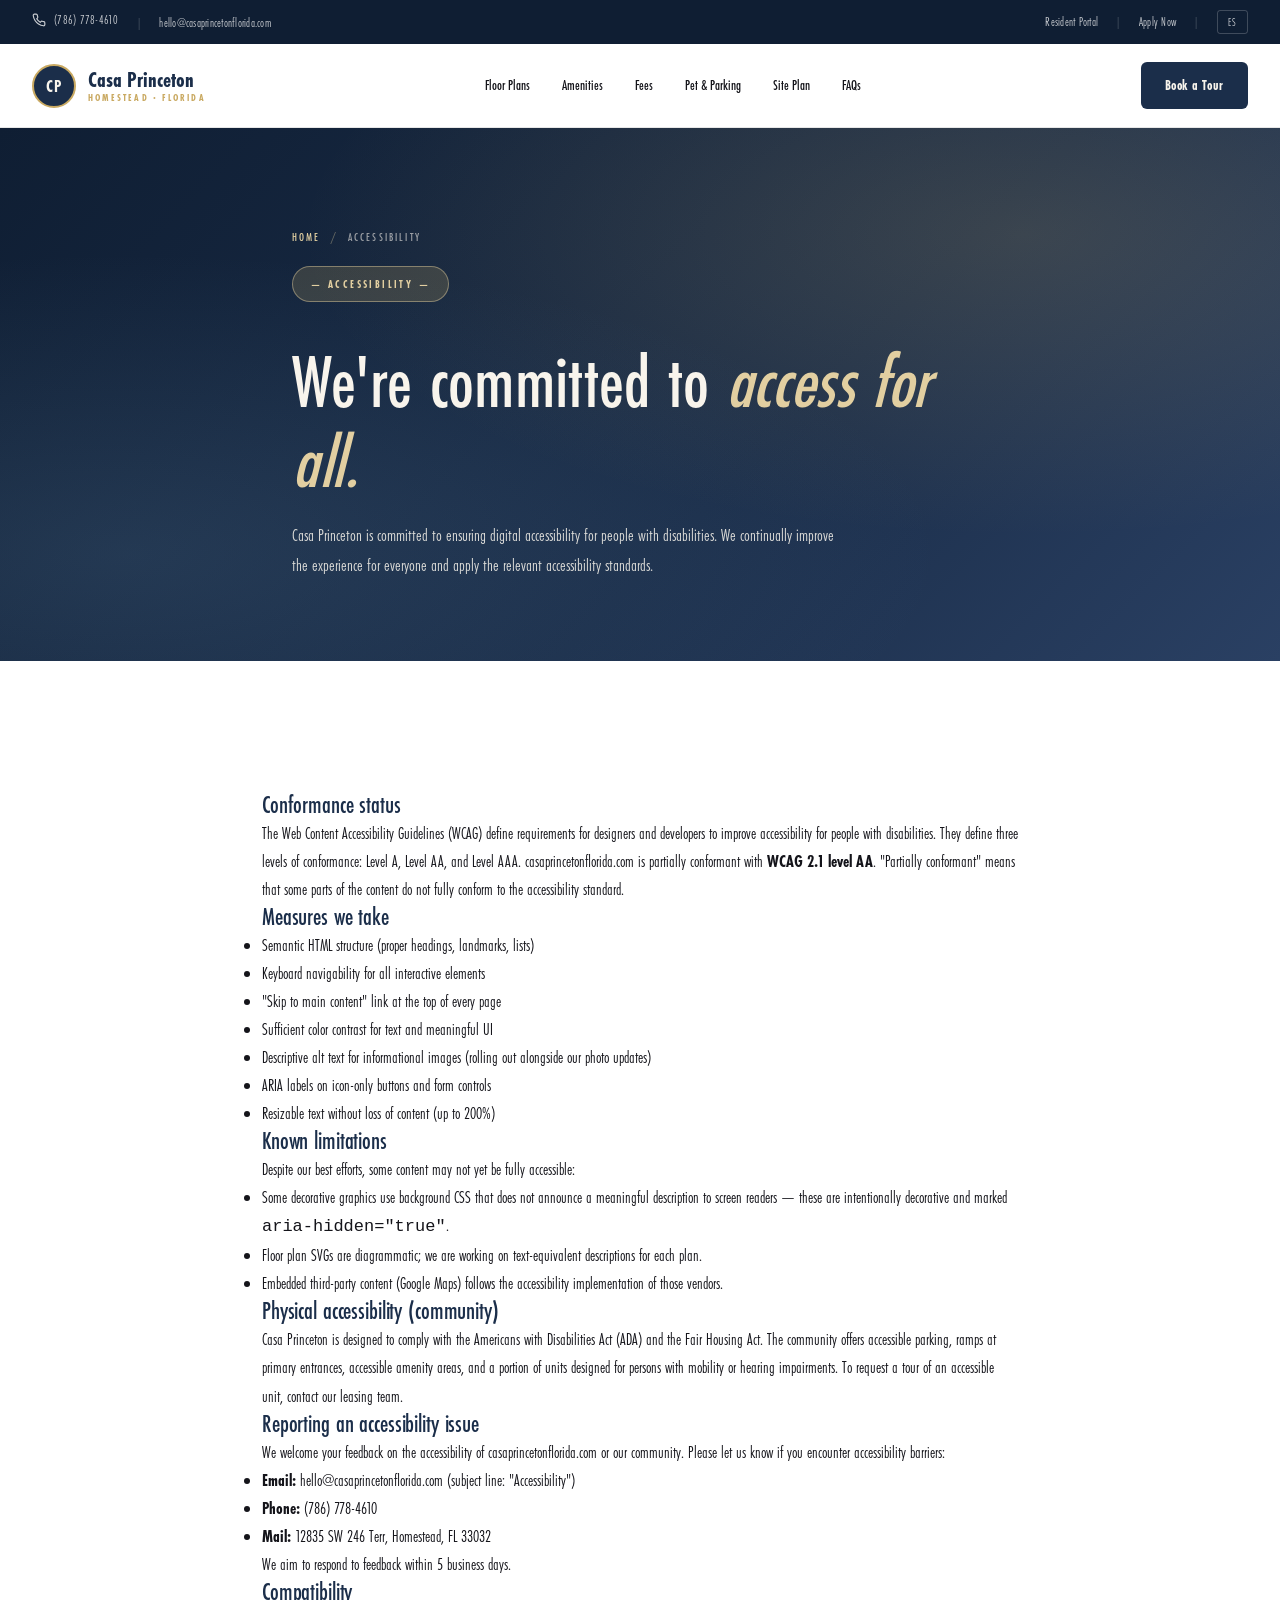
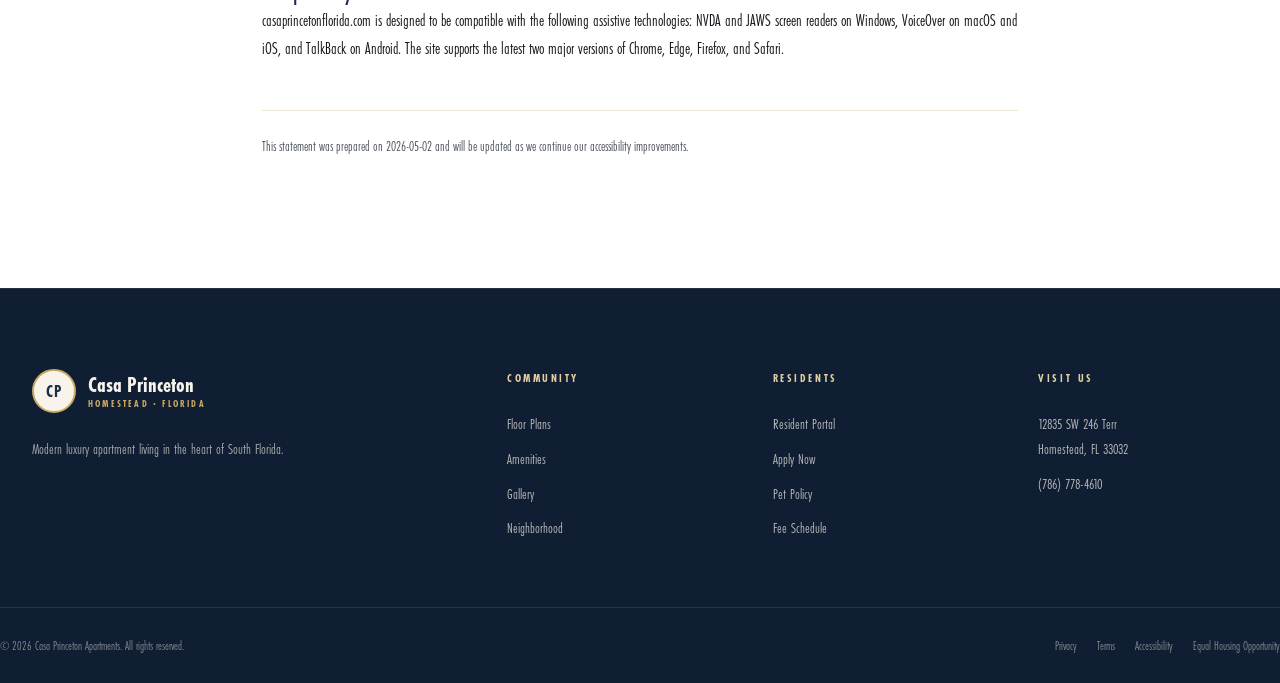
==== commit d885e32e: "chore: replace contact phone (786) 977-3672 with (786) 778-4610 Update displayed phone number and al" ====
--- a/accessibility.html
+++ b/accessibility.html
@@ -18,31 +18,26 @@
 <link rel="preconnect" href="https://fonts.gstatic.com" crossorigin />
 <link href="https://fonts.googleapis.com/css2?family=Cormorant+Garamond:wght@400;500;600;700&family=Inter:wght@300;400;500;600;700&display=swap" rel="stylesheet" />
 <link rel="stylesheet" href="styles.css" />
-<!-- TODO[CLIENT]: Replace G-NQ7Q5JWX2P with your Google Analytics 4 Measurement ID (https://analytics.google.com) -->
-<script async src="https://www.googletagmanager.com/gtag/js?id=G-NQ7Q5JWX2P"></script>
-<script>
-  window.dataLayer = window.dataLayer || [];
-  function gtag(){dataLayer.push(arguments);}
-  gtag('js', new Date());
-  gtag('config', 'G-NQ7Q5JWX2P', { anonymize_ip: true });
-</script>
-
-<!-- TODO[CLIENT]: Replace XXXXXXXXXXXXXXX with your Meta (Facebook) Pixel ID (https://business.facebook.com/events_manager) -->
-<script>
-  !function(f,b,e,v,n,t,s){if(f.fbq)return;n=f.fbq=function(){n.callMethod?n.callMethod.apply(n,arguments):n.queue.push(arguments)};if(!f._fbq)f._fbq=n;n.push=n;n.loaded=!0;n.version='2.0';n.queue=[];t=b.createElement(e);t.async=!0;t.src=v;s=b.getElementsByTagName(e)[0];s.parentNode.insertBefore(t,s)}(window,document,'script','https://connect.facebook.net/en_US/fbevents.js');
-  fbq('init', 'XXXXXXXXXXXXXXX');
-  fbq('track', 'PageView');
-</script>
-<noscript><img height="1" width="1" style="display:none" alt="" src="https://www.facebook.com/tr?id=XXXXXXXXXXXXXXX&ev=PageView&noscript=1"/></noscript>
+<!-- Google Tag Manager -->
+<script>(function(w,d,s,l,i){w[l]=w[l]||[];w[l].push({'gtm.start':
+new Date().getTime(),event:'gtm.js'});var f=d.getElementsByTagName(s)[0],
+j=d.createElement(s),dl=l!='dataLayer'?'&l='+l:'';j.async=true;j.src=
+'https://www.googletagmanager.com/gtm.js?id='+i+dl;f.parentNode.insertBefore(j,f);
+})(window,document,'script','dataLayer','GTM-NFT55XVD');</script>
+<!-- End Google Tag Manager -->
 </head>
 <body>
+<!-- Google Tag Manager (noscript) -->
+<noscript><iframe src="https://www.googletagmanager.com/ns.html?id=GTM-NFT55XVD"
+height="0" width="0" style="display:none;visibility:hidden"></iframe></noscript>
+<!-- End Google Tag Manager (noscript) -->
 
 <a href="#main" class="skip-link">Skip to main content</a>
 
 <div class="topbar">
   <div class="container topbar__inner">
     <div class="topbar__left">
-      <a href="tel:+17869773672"><svg viewBox="0 0 24 24" fill="none" stroke="currentColor" stroke-width="2"><path d="M22 16.92v3a2 2 0 0 1-2.18 2 19.86 19.86 0 0 1-8.63-3.07 19.5 19.5 0 0 1-6-6A19.86 19.86 0 0 1 2.12 4.18 2 2 0 0 1 4.11 2h3a2 2 0 0 1 2 1.72c.13.96.36 1.9.7 2.81a2 2 0 0 1-.45 2.11L8.09 9.91a16 16 0 0 0 6 6l1.27-1.27a2 2 0 0 1 2.11-.45c.91.34 1.85.57 2.81.7A2 2 0 0 1 22 16.92z"/></svg> (786) 977-3672</a>
+      <a href="tel:+17867784610"><svg viewBox="0 0 24 24" fill="none" stroke="currentColor" stroke-width="2"><path d="M22 16.92v3a2 2 0 0 1-2.18 2 19.86 19.86 0 0 1-8.63-3.07 19.5 19.5 0 0 1-6-6A19.86 19.86 0 0 1 2.12 4.18 2 2 0 0 1 4.11 2h3a2 2 0 0 1 2 1.72c.13.96.36 1.9.7 2.81a2 2 0 0 1-.45 2.11L8.09 9.91a16 16 0 0 0 6 6l1.27-1.27a2 2 0 0 1 2.11-.45c.91.34 1.85.57 2.81.7A2 2 0 0 1 22 16.92z"/></svg> (786) 778-4610</a>
       <span class="topbar__sep">|</span>
       <a href="mailto:hello@casaprincetonflorida.com">hello@casaprincetonflorida.com</a>
     </div>
@@ -119,7 +114,7 @@
     <p>We welcome your feedback on the accessibility of casaprincetonflorida.com or our community. Please let us know if you encounter accessibility barriers:</p>
     <ul>
       <li><strong>Email:</strong> <a href="mailto:hello@casaprincetonflorida.com">hello@casaprincetonflorida.com</a> (subject line: "Accessibility")</li>
-      <li><strong>Phone:</strong> <a href="tel:+17869773672">(786) 977-3672</a></li>
+      <li><strong>Phone:</strong> <a href="tel:+17867784610">(786) 778-4610</a></li>
       <li><strong>Mail:</strong> 12835 SW 246 Terr, Homestead, FL 33032</li>
     </ul>
     <p>We aim to respond to feedback within 5 business days.</p>
@@ -142,7 +137,7 @@
     </div>
     <div class="footer__col"><h5>Community</h5><a href="floorplans.html">Floor Plans</a><a href="amenities.html">Amenities</a><a href="gallery.html">Gallery</a><a href="neighborhood.html">Neighborhood</a></div>
     <div class="footer__col"><h5>Residents</h5><a href="https://casaprinceton.activebuilding.com/portal/" target="_blank" rel="noopener">Resident Portal</a><a href="contact.html">Apply Now</a><a href="pet-policy.html">Pet Policy</a><a href="fees.html">Fee Schedule</a></div>
-    <div class="footer__col"><h5>Visit Us</h5><p>12835 SW 246 Terr<br/>Homestead, FL 33032</p><p><a href="tel:+17869773672">(786) 977-3672</a></p></div>
+    <div class="footer__col"><h5>Visit Us</h5><p>12835 SW 246 Terr<br/>Homestead, FL 33032</p><p><a href="tel:+17867784610">(786) 778-4610</a></p></div>
   </div>
   <div class="container footer__bottom">
     <p>© <span id="year"></span> Casa Princeton Apartments. All rights reserved.</p>
--- a/styles.css
+++ b/styles.css
@@ -2382,12 +2382,14 @@
   outline: 2px solid var(--sand);
   outline-offset: 3px;
 }
+.br--mobile { display: none; }
 @media (max-width: 720px) {
   .hero-landing { padding: 50px 18px 50px; min-height: auto; align-items: flex-start; }
   .hero-landing__inner { gap: 12px; }
   .hero-landing__inner h1 { font-size: clamp(26px, 6.5vw, 36px); margin: 0 0 6px; line-height: 1.15; }
   .hero-landing__dot { width: 8px; height: 8px; }
   .hero-landing__dot.is-active { width: 22px; }
+  .br--mobile { display: inline; }
 }
 
 /* Icon for Contact CTAs (generic chat bubble — replaces WhatsApp logo) */
@@ -2399,7 +2401,8 @@
   background: var(--paper);
 }
 @media (max-width: 720px) {
-  .units-section { padding: 48px 18px 32px; }
+  .units-section { padding: 18px 16px 22px; }
+  .units-section__sub { font-size: 13px; margin: 0 0 12px; }
 }
 .units-section__inner {
   max-width: 960px;
@@ -2587,6 +2590,7 @@
   .unit-row__price { grid-column: 3; grid-row: 3; text-align: right; }
   .unit-row .btn--contact { grid-column: 1 / -1; grid-row: 4; justify-content: center; margin-top: 8px; }
   .unit-row__plan-link { grid-column: 1 / -1; grid-row: 5; text-align: center; }
+  .unit-row__includes { grid-column: 1 / -1; grid-row: 6; }
   .unit-row__badge { position: static; align-self: start; margin-bottom: 8px; grid-column: 1 / -1; grid-row: 0; width: max-content; }
 }
 
@@ -2665,6 +2669,12 @@
   padding: 80px 24px;
   background: var(--paper);
 }
+@media (max-width: 720px) {
+  .community-section { padding: 16px 18px 18px; }
+  .community-section h2 { margin-bottom: 6px; font-size: clamp(24px, 5.5vw, 30px); }
+  .community-section__sub { margin-bottom: 14px; font-size: 14.5px; }
+  .community-section__figure figcaption { margin-top: 8px; }
+}
 .community-section__inner {
   max-width: 1120px;
   margin: 0 auto;
@@ -2733,7 +2743,12 @@
   box-shadow: 0 8px 28px rgba(15, 30, 51, 0.12);
   display: block;
 }
-@media (max-width: 720px) { .location-landing iframe { height: 320px; } }
+@media (max-width: 720px) {
+  .location-landing { padding: 22px 18px 28px; }
+  .location-landing h2 { font-size: clamp(24px, 5.5vw, 30px); margin-bottom: 10px; }
+  .location-landing > .location-landing__inner > p { font-size: 14.5px; margin-bottom: 16px; }
+  .location-landing iframe { height: 320px; }
+}
 
 /* Final CTA */
 .final-cta {
@@ -2962,6 +2977,16 @@
   max-width: 560px;
   text-shadow: 0 1px 8px rgba(0, 0, 0, 0.3);
 }
+.hero__sub-link {
+  color: var(--sand);
+  font-weight: 700;
+  text-decoration: underline;
+  text-underline-offset: 4px;
+  text-decoration-thickness: 2px;
+  white-space: nowrap;
+  transition: color 0.2s;
+}
+.hero__sub-link:hover { color: #fff; }
 @media (max-width: 960px) {
   .hero__prices { justify-content: center; margin-left: auto; margin-right: auto; }
   .hero__sub { margin-left: auto; margin-right: auto; }
@@ -3100,8 +3125,14 @@
   gap: 14px;
 }
 .fees-list li:last-child { border-bottom: none; }
-.fees-list span { color: var(--ink-soft); }
-.fees-list strong { color: var(--navy); font-weight: 700; white-space: nowrap; }
+.fees-list span { color: var(--ink-soft); flex: 1 1 auto; min-width: 0; }
+.fees-list strong {
+  color: var(--navy);
+  font-weight: 700;
+  text-align: right;
+  flex-shrink: 0;
+  max-width: 60%;
+}
 .fees-section__note {
   text-align: center;
   font-size: 12.5px;
@@ -3403,6 +3434,22 @@
   flex-shrink: 0;
 }
 
+/* "Including: 1 GB internet, trash & water fee" — ZRS-style ribbon */
+.unit-row__includes {
+  background: var(--navy);
+  color: #fff;
+  font-size: 11px;
+  font-weight: 700;
+  letter-spacing: 1.4px;
+  text-transform: uppercase;
+  padding: 8px 14px;
+  border-radius: 6px;
+  text-align: center;
+  line-height: 1.3;
+  grid-column: 1 / -1;
+  margin-top: 4px;
+}
+
 /* H14: hero tap-to-call fallback */
 .hero__phone-fallback {
   margin-top: 14px;
@@ -3410,6 +3457,9 @@
   color: var(--cream);
   opacity: 0.92;
 }
+@media (max-width: 720px) {
+  .hero__phone-fallback { font-size: 21px; margin-top: 16px; }
+}
 .hero__phone-fallback a {
   color: var(--cream);
   font-weight: 600;
@@ -3429,21 +3479,20 @@
   body { font-size: 22px; }
 
   /* Top banner */
-  .concession-banner { font-size: 18px !important; padding: 15px 46px 15px 18px; }
-  .concession-banner__icon { font-size: 20px; }
+  .concession-banner { font-size: 22px !important; padding: 10px 46px 10px 16px; line-height: 1.25; }
+  .concession-banner__icon { font-size: 22px; }
 
   /* Header / lang toggle / Contact CTA in header */
   .lang-toggle { font-size: 14px !important; padding: 8px 14px !important; }
 
   /* Hero — much bigger headline + sub on mobile */
   .hero-landing__inner h1 { font-size: clamp(36px, 9.5vw, 52px) !important; line-height: 1.1; }
-  .hero__sub { font-size: 19px !important; max-width: 100%; }
+  .hero__sub { font-size: 23px !important; max-width: 100%; line-height: 1.4; }
   .hero__price-label { font-size: 14px; letter-spacing: 1.4px; }
   .hero__price-value { font-size: 30px; }
   .hero__price-value small { font-size: 15px; }
 
   /* Section subtitles + section copy */
-  .units-section__sub,
   .amenities-landing__sub,
   .fees-accordion__sub,
   .fees-section__note,
@@ -3509,3 +3558,358 @@
   .landing-footer__legal a { font-size: 18px; }
   .landing-footer__copy { font-size: 17px; }
 }
+
+/* ════════════════════════════════════════════════════════
+   Units section redesign — trust strip, cards, perks strip
+   ════════════════════════════════════════════════════════ */
+.visually-hidden {
+  position: absolute; width: 1px; height: 1px;
+  margin: -1px; padding: 0; overflow: hidden;
+  clip: rect(0 0 0 0); white-space: nowrap; border: 0;
+}
+
+/* Top trust strip */
+.units-trust-strip {
+  display: grid;
+  grid-template-columns: auto minmax(0, 1fr) auto;
+  gap: 10px;
+  margin-bottom: 18px;
+  padding: 12px 14px;
+  background: #fff;
+  border: 1px solid var(--cream-deep);
+  border-radius: 14px;
+}
+.units-trust-strip__item {
+  display: flex;
+  align-items: flex-start;
+  gap: 10px;
+  min-width: 0;
+}
+.units-trust-strip__item--link {
+  cursor: pointer;
+  border-radius: 10px;
+  padding: 4px 6px;
+  margin: -4px -6px;
+  transition: background 0.2s;
+}
+.units-trust-strip__item--link:hover {
+  background: var(--cream);
+}
+.units-trust-strip__item--link:hover .units-trust-strip__text span {
+  text-decoration: underline;
+  text-underline-offset: 2px;
+}
+.units-trust-strip__icon {
+  flex-shrink: 0;
+  width: 36px; height: 36px;
+  display: inline-flex;
+  align-items: center;
+  justify-content: center;
+  background: var(--cream);
+  color: var(--navy);
+  border-radius: 50%;
+}
+.units-trust-strip__icon svg { width: 18px; height: 18px; }
+.units-trust-strip__text {
+  display: flex;
+  flex-direction: column;
+  line-height: 1.2;
+  min-width: 0;
+}
+.units-trust-strip__text strong {
+  font-size: 13px;
+  color: var(--navy);
+  font-weight: 700;
+}
+.units-trust-strip__item:nth-child(1) .units-trust-strip__text strong,
+.units-trust-strip__item:nth-child(3) .units-trust-strip__text strong {
+  white-space: nowrap;
+}
+.units-trust-strip__text span {
+  font-size: 11.5px;
+  color: var(--navy);
+  opacity: 0.7;
+}
+
+/* Card list */
+.unit-cards {
+  list-style: none;
+  padding: 0;
+  margin: 0 0 18px;
+  display: grid;
+  gap: 12px;
+}
+.unit-card {
+  background: #fff;
+  border: 1px solid var(--cream-deep);
+  border-radius: 14px;
+  padding: 14px 16px;
+  display: grid;
+  gap: 12px;
+  transition: border-color 0.2s, transform 0.2s, box-shadow 0.2s;
+}
+.unit-card:hover {
+  border-color: var(--sand);
+  box-shadow: 0 10px 28px rgba(15, 30, 51, 0.08);
+}
+
+/* Card top — availability pill */
+.unit-card__top {
+  display: flex;
+  align-items: center;
+  justify-content: space-between;
+  gap: 12px;
+}
+.unit-card__avail {
+  background: rgba(43, 184, 90, 0.13);
+  color: #1F7A3A;
+  font-size: 11px;
+  font-weight: 700;
+  letter-spacing: 1.2px;
+  text-transform: uppercase;
+  padding: 4px 12px;
+  border-radius: 999px;
+  display: inline-flex;
+  align-items: center;
+  gap: 6px;
+}
+.unit-card__avail-dot {
+  width: 8px; height: 8px;
+  border-radius: 50%;
+  background: #2BB85A;
+  flex-shrink: 0;
+}
+
+/* Card header — BR/name left + price right (same row) */
+.unit-card__header {
+  display: flex;
+  justify-content: space-between;
+  align-items: flex-start;
+  gap: 16px;
+}
+.unit-card__title {
+  display: flex;
+  align-items: baseline;
+  gap: 12px;
+  min-width: 0;
+}
+.unit-card__br {
+  font-family: var(--serif);
+  font-size: 34px;
+  font-weight: 700;
+  color: var(--navy);
+  line-height: 1;
+  letter-spacing: -1px;
+  flex-shrink: 0;
+}
+.unit-card__name {
+  display: flex;
+  flex-direction: column;
+  line-height: 1.25;
+  min-width: 0;
+}
+.unit-card__name strong {
+  font-size: 16px;
+  color: var(--navy);
+  font-weight: 700;
+}
+.unit-card__name span {
+  font-size: 14px;
+  color: var(--ink-soft);
+}
+
+/* Price block — right aligned */
+.unit-card__price-block {
+  display: flex;
+  flex-direction: column;
+  align-items: flex-end;
+  text-align: right;
+  gap: 2px;
+  flex-shrink: 0;
+}
+.unit-card__price-label {
+  font-size: 13px;
+  color: var(--ink-soft);
+}
+.unit-card__price {
+  font-family: var(--serif);
+  color: var(--navy);
+  line-height: 1;
+}
+.unit-card__price strong {
+  font-size: 32px;
+  font-weight: 700;
+  letter-spacing: -1px;
+}
+.unit-card__price small {
+  font-size: 15px;
+  font-weight: 400;
+  color: var(--ink-soft);
+  font-family: var(--sans);
+  margin-left: 4px;
+}
+.unit-card__price-note {
+  font-size: 12px;
+  color: var(--ink-soft);
+  margin-top: 2px;
+  text-align: right;
+}
+
+/* Perks list — full-width bullets below header, 2 columns */
+.unit-card__perks {
+  list-style: none;
+  padding: 0;
+  margin: 0;
+  display: grid;
+  grid-template-columns: repeat(2, minmax(0, 1fr));
+  gap: 8px 18px;
+}
+.unit-card__perks li {
+  display: flex;
+  align-items: center;
+  gap: 9px;
+  font-size: 15px;
+  color: var(--navy);
+  line-height: 1.4;
+}
+.unit-card__perks li svg {
+  flex-shrink: 0;
+  width: 18px; height: 18px;
+  color: var(--sand);
+}
+.unit-card__perks-note {
+  color: var(--ink-soft);
+  font-size: 14px;
+  margin-left: 4px;
+}
+.unit-card__perks li.is-highlight {
+  color: var(--sand);
+  font-weight: 700;
+}
+.unit-card__perks li.is-highlight svg {
+  color: var(--sand);
+}
+
+/* CTAs */
+.unit-card__cta {
+  width: 100%;
+  justify-content: center;
+  font-size: 14px;
+  padding: 10px 18px;
+}
+.unit-card__plan-btn {
+  width: 100%;
+  display: inline-flex;
+  align-items: center;
+  justify-content: center;
+  gap: 8px;
+  font-family: inherit;
+  font-size: 14px;
+  font-weight: 600;
+  color: var(--navy);
+  background: #fff;
+  border: 1.5px solid var(--cream-deep);
+  border-radius: 999px;
+  padding: 9px 18px;
+  cursor: pointer;
+  transition: border-color 0.2s, background 0.2s, color 0.2s;
+}
+.unit-card__plan-btn:hover {
+  border-color: var(--navy);
+  background: var(--cream);
+}
+.unit-card__plan-btn svg { width: 18px; height: 18px; flex-shrink: 0; }
+
+/* Bottom perks strip */
+.units-perks-strip {
+  display: grid;
+  grid-template-columns: repeat(3, 1fr);
+  gap: 10px;
+  margin-top: 6px;
+  padding: 14px 16px;
+  background: var(--cream);
+  border-radius: 14px;
+}
+.units-perks-strip__item {
+  display: flex;
+  align-items: flex-start;
+  gap: 10px;
+  min-width: 0;
+}
+.units-perks-strip__icon {
+  flex-shrink: 0;
+  width: 36px; height: 36px;
+  display: inline-flex;
+  align-items: center;
+  justify-content: center;
+  background: rgba(201, 169, 97, 0.18);
+  color: var(--sand);
+  border-radius: 50%;
+}
+.units-perks-strip__icon svg { width: 18px; height: 18px; }
+.units-perks-strip__text {
+  display: flex;
+  flex-direction: column;
+  line-height: 1.2;
+  min-width: 0;
+}
+.units-perks-strip__text strong {
+  font-size: 13px;
+  color: var(--navy);
+  font-weight: 700;
+}
+.units-perks-strip__text span {
+  font-size: 11.5px;
+  color: var(--navy);
+  opacity: 0.7;
+}
+
+/* Tablet & mobile */
+@media (max-width: 720px) {
+  .unit-card { padding: 16px 18px; gap: 12px; }
+  .unit-card__header { gap: 14px; }
+  .unit-card__title { gap: 12px; }
+  .unit-card__br { font-size: 40px; }
+  .unit-card__name strong { font-size: 19px; }
+  .unit-card__name span { font-size: 16.5px; }
+  .unit-card__price-label { font-size: 16px; }
+  .unit-card__price strong { font-size: 38px; }
+  .unit-card__price small { font-size: 18px; }
+  .unit-card__price-note { font-size: 14px; }
+  .unit-card__perks { gap: 8px 12px; }
+  .unit-card__perks li { font-size: 16.5px; line-height: 1.35; align-items: flex-start; }
+  .unit-card__perks li svg { width: 19px; height: 19px; margin-top: 1px; }
+  .unit-card__perks-note { font-size: 15px; }
+  .unit-card__cta { font-size: 19px; padding: 14px 22px; }
+  .unit-card__plan-btn { font-size: 18px; padding: 12px 22px; }
+  /* Trust + perks strips stay 3-col but compress */
+  .units-trust-strip { padding: 12px 12px; gap: 8px; margin-bottom: 14px; }
+  .units-trust-strip__item { gap: 8px; }
+  .units-trust-strip__icon { width: 36px; height: 36px; }
+  .units-trust-strip__icon svg { width: 18px; height: 18px; }
+  .units-trust-strip__text strong { font-size: 14px; line-height: 1.2; }
+  .units-trust-strip__text span { font-size: 13px; }
+  .units-perks-strip { padding: 12px 12px; gap: 8px; }
+  .units-perks-strip__item { gap: 8px; }
+  .units-perks-strip__icon { width: 36px; height: 36px; }
+  .units-perks-strip__icon svg { width: 18px; height: 18px; }
+  .units-perks-strip__text strong { font-size: 14px; line-height: 1.2; }
+  .units-perks-strip__text span { font-size: 13px; }
+}
+@media (max-width: 420px) {
+  .unit-card { padding: 14px 14px; }
+  .unit-card__header { gap: 10px; }
+  .unit-card__br { font-size: 34px; }
+  .unit-card__name strong { font-size: 17px; }
+  .unit-card__name span { font-size: 15px; }
+  .unit-card__price-label { font-size: 14.5px; }
+  .unit-card__price strong { font-size: 32px; }
+  .unit-card__price small { font-size: 16px; }
+  .unit-card__price-note { font-size: 13px; }
+  .unit-card__perks { gap: 7px 10px; }
+  .unit-card__perks li { font-size: 15px; }
+  .unit-card__perks li svg { width: 17px; height: 17px; }
+  .unit-card__perks-note { font-size: 13.5px; }
+  .unit-card__cta { font-size: 17px; padding: 12px 20px; }
+  .unit-card__plan-btn { font-size: 16px; padding: 10px 20px; }
+}
